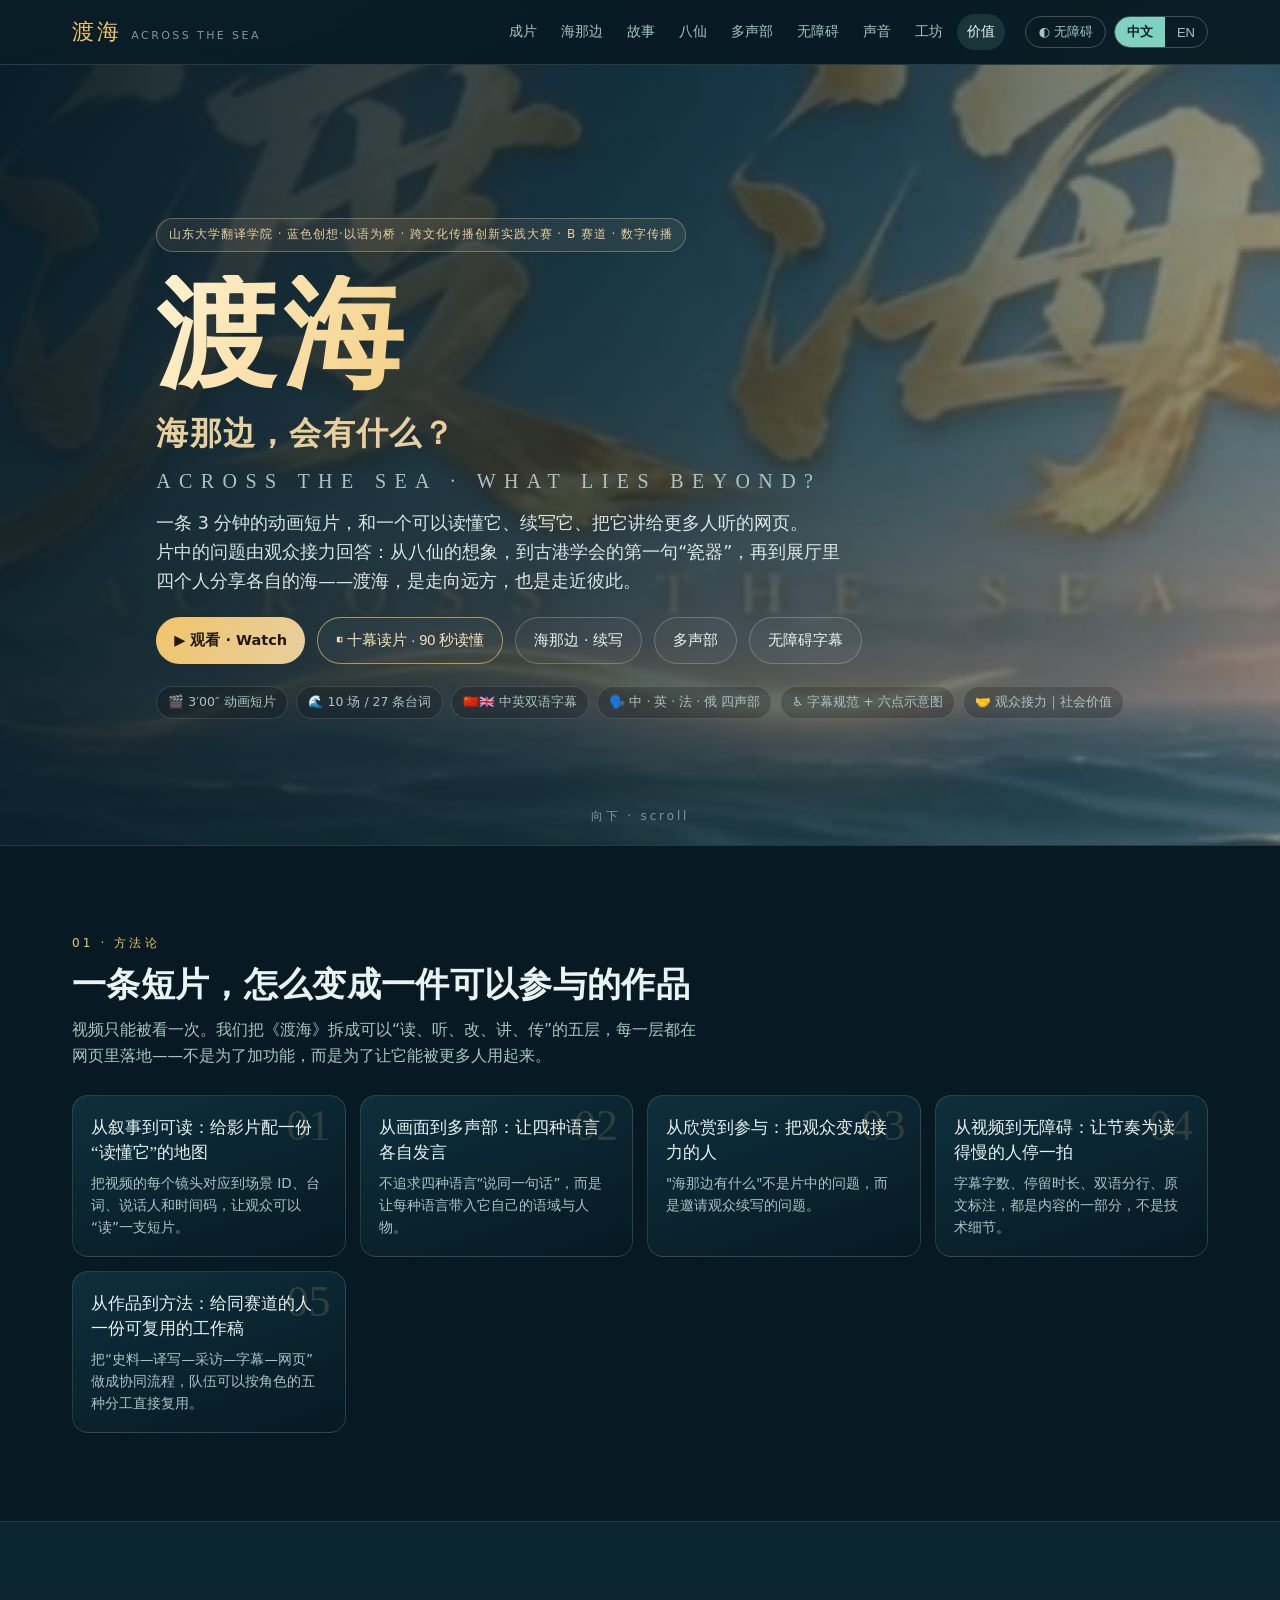
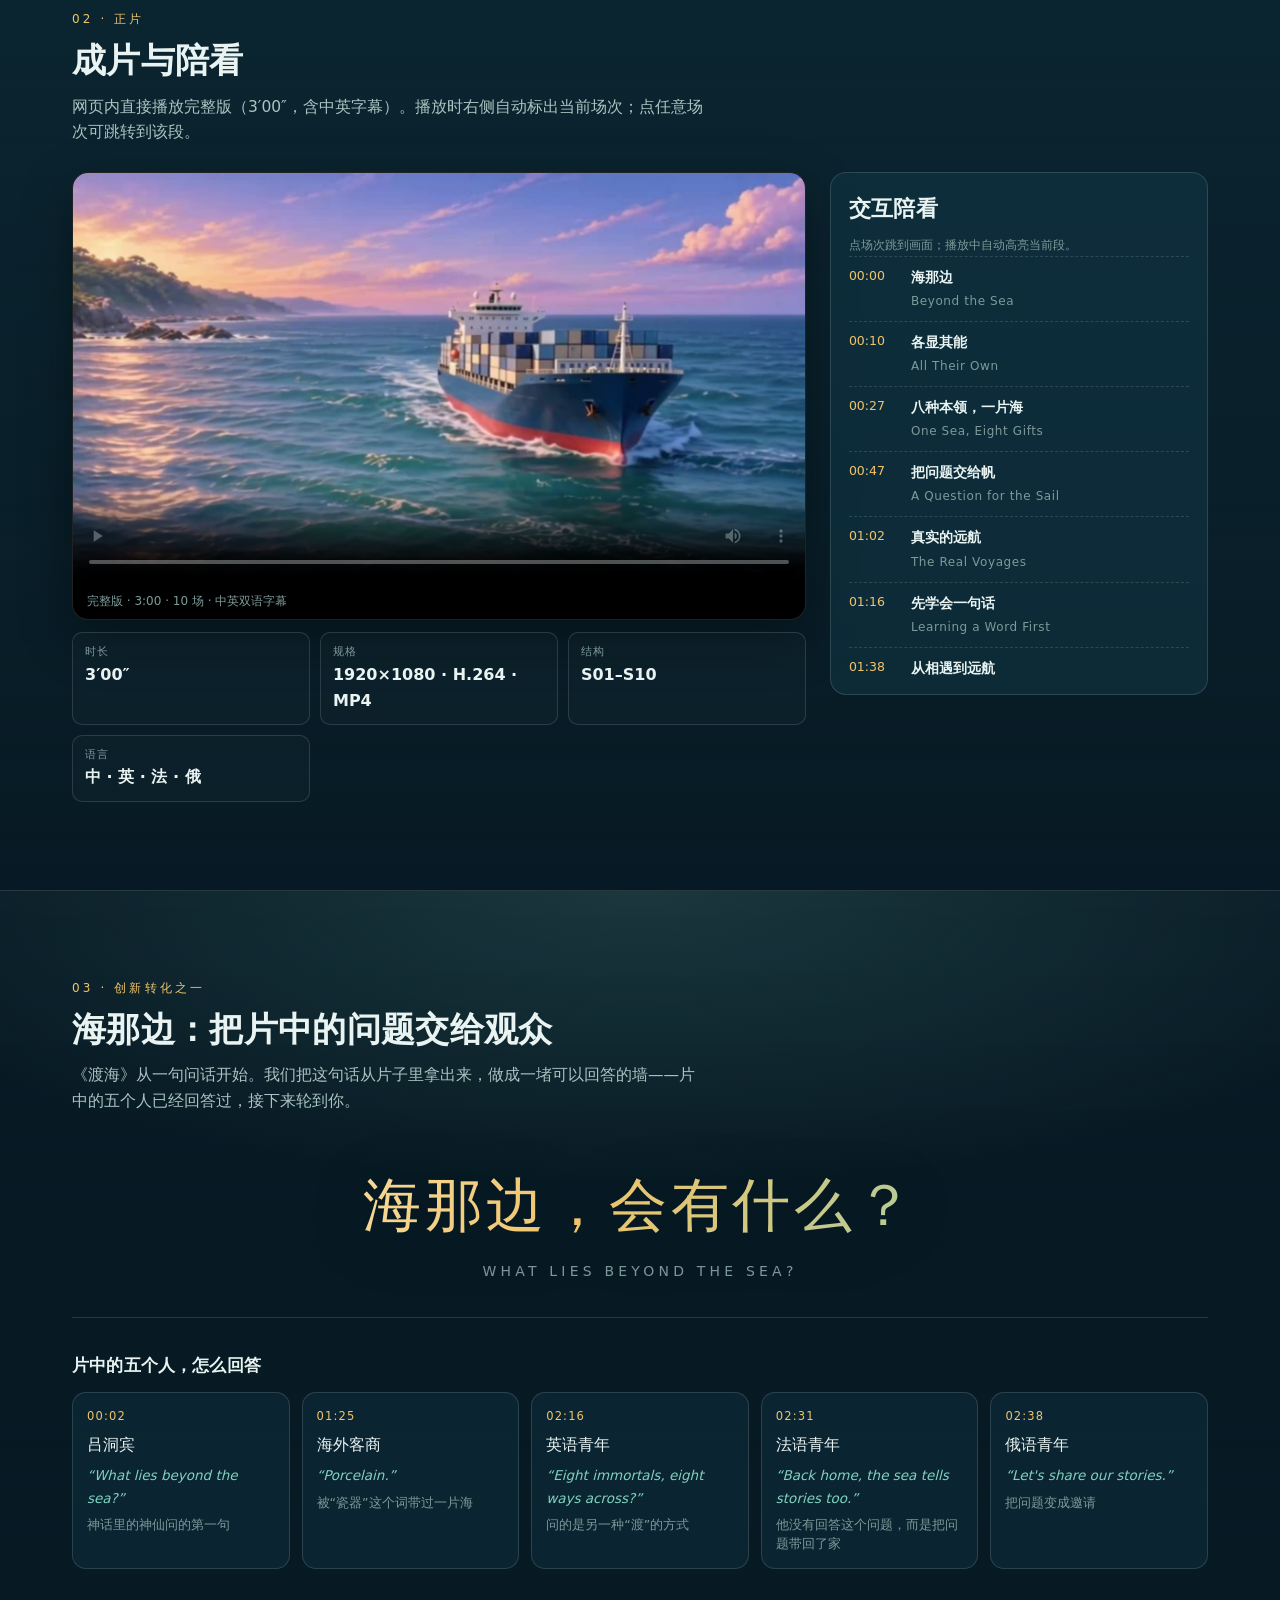
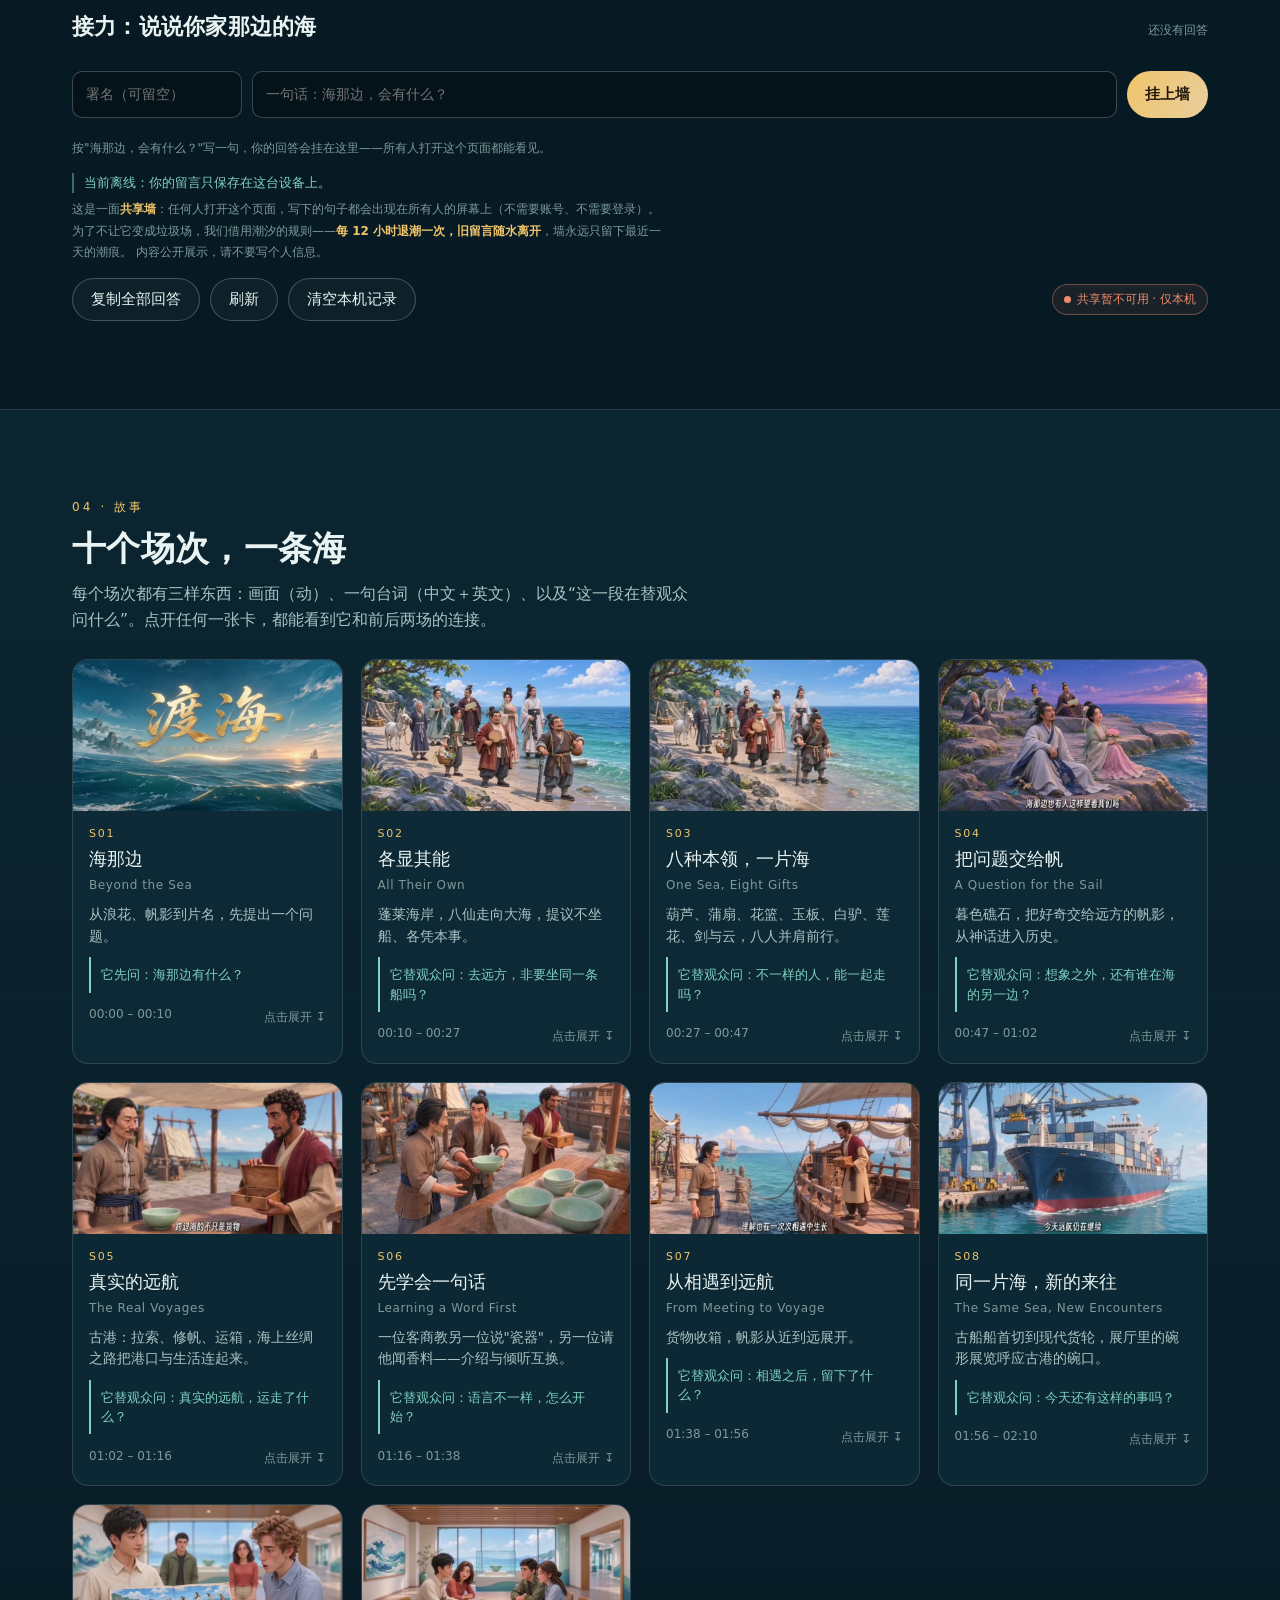
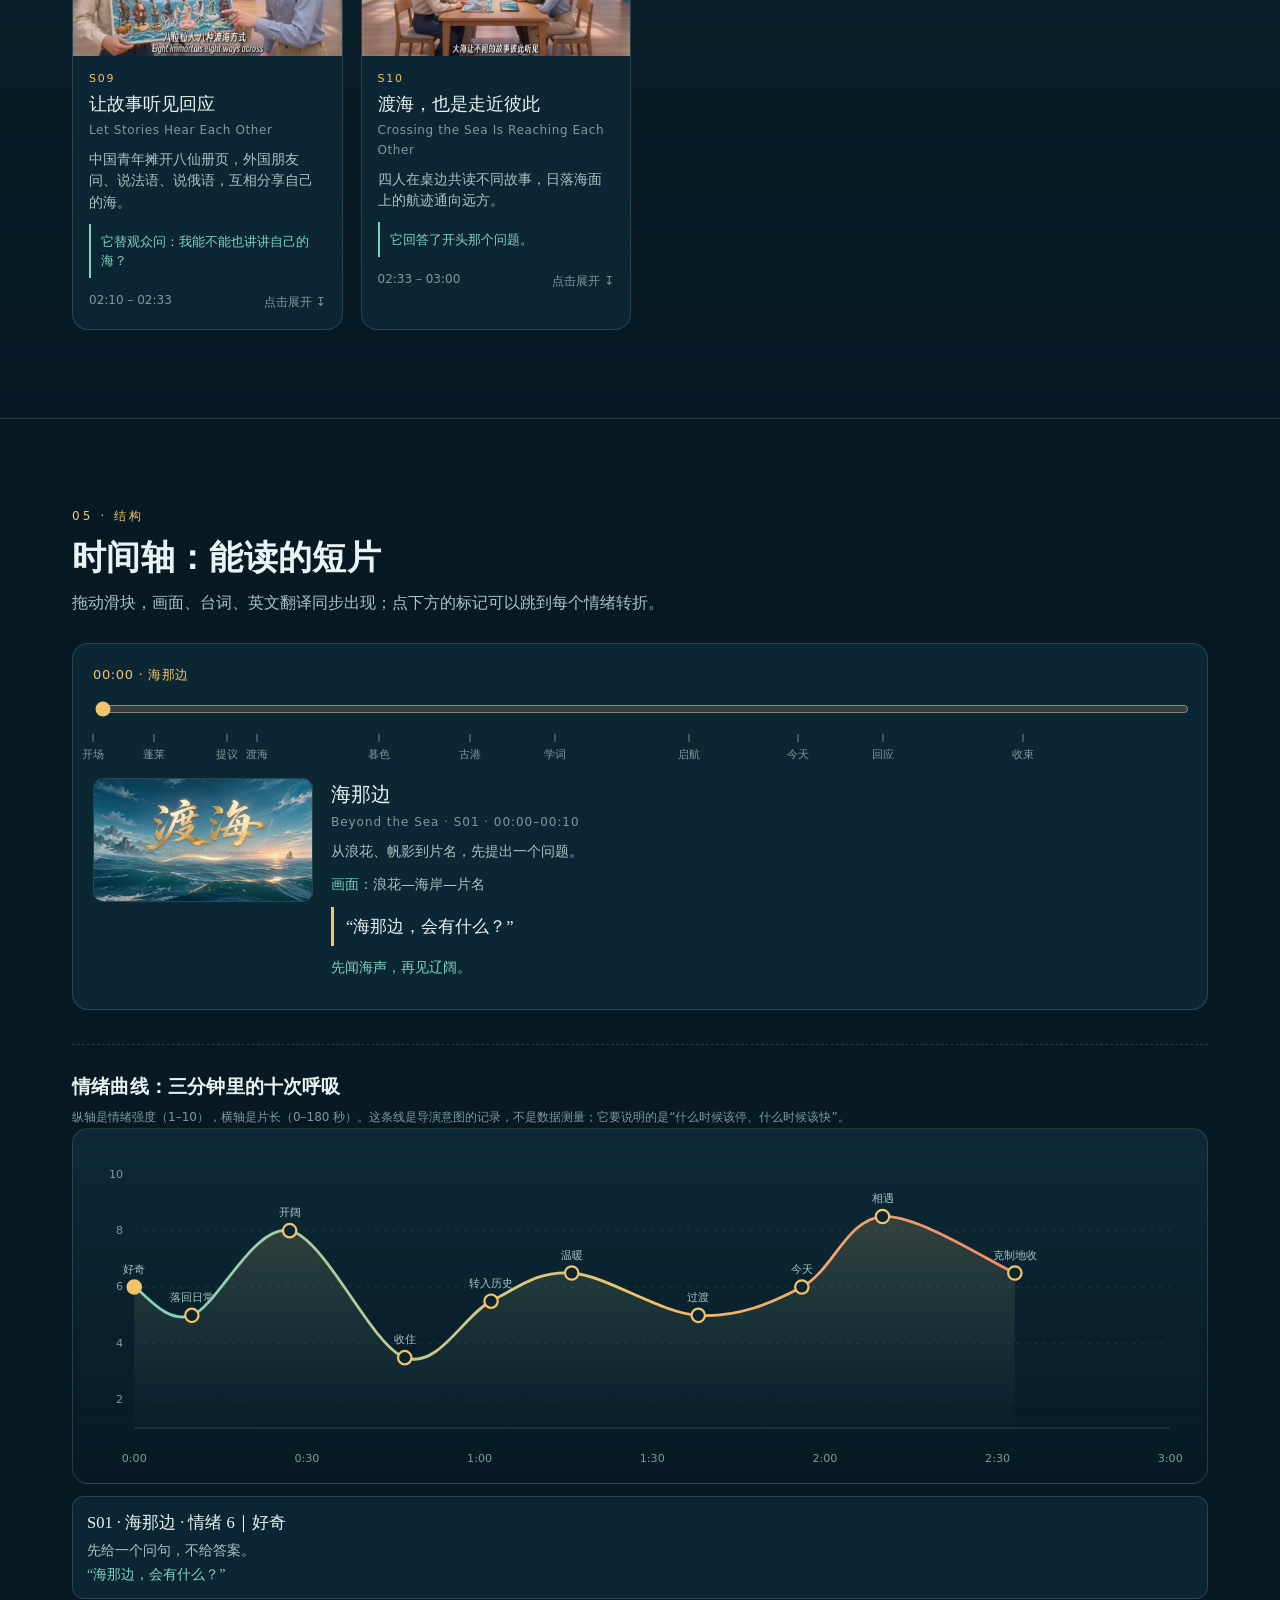
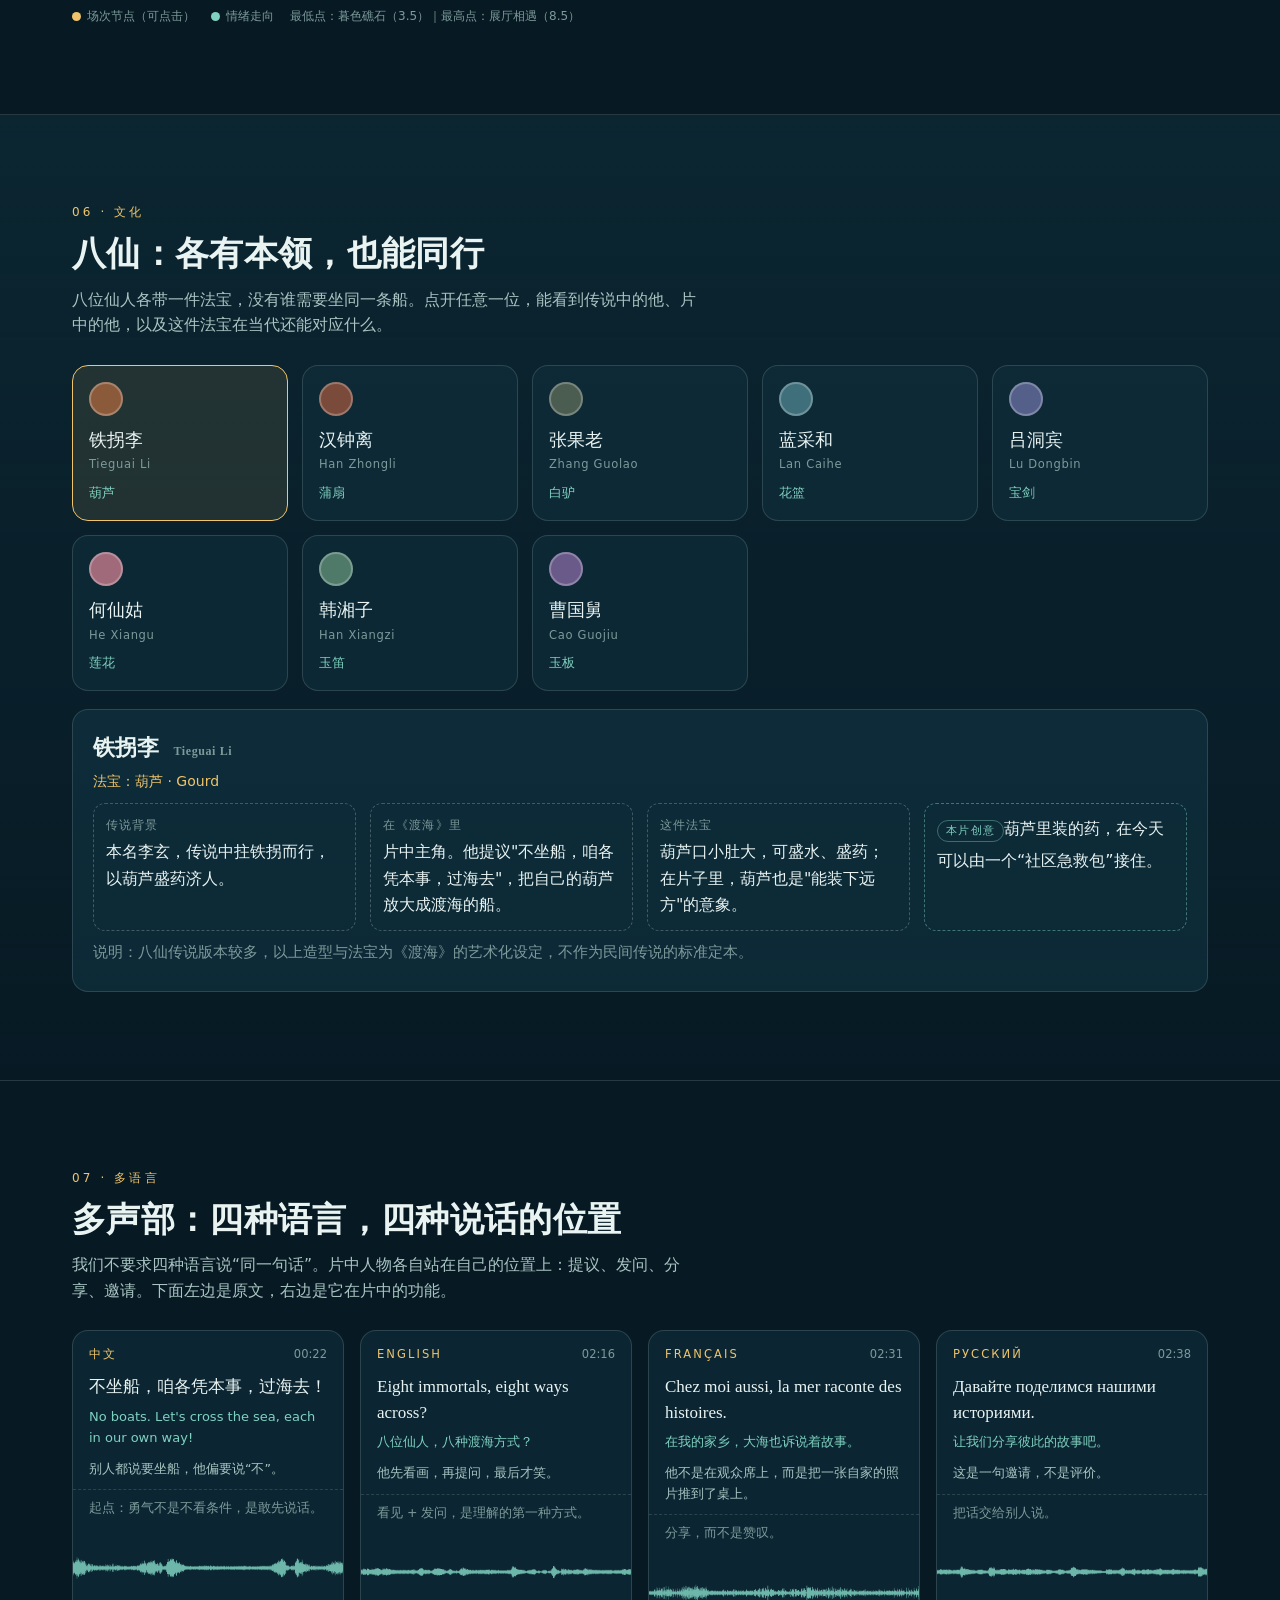
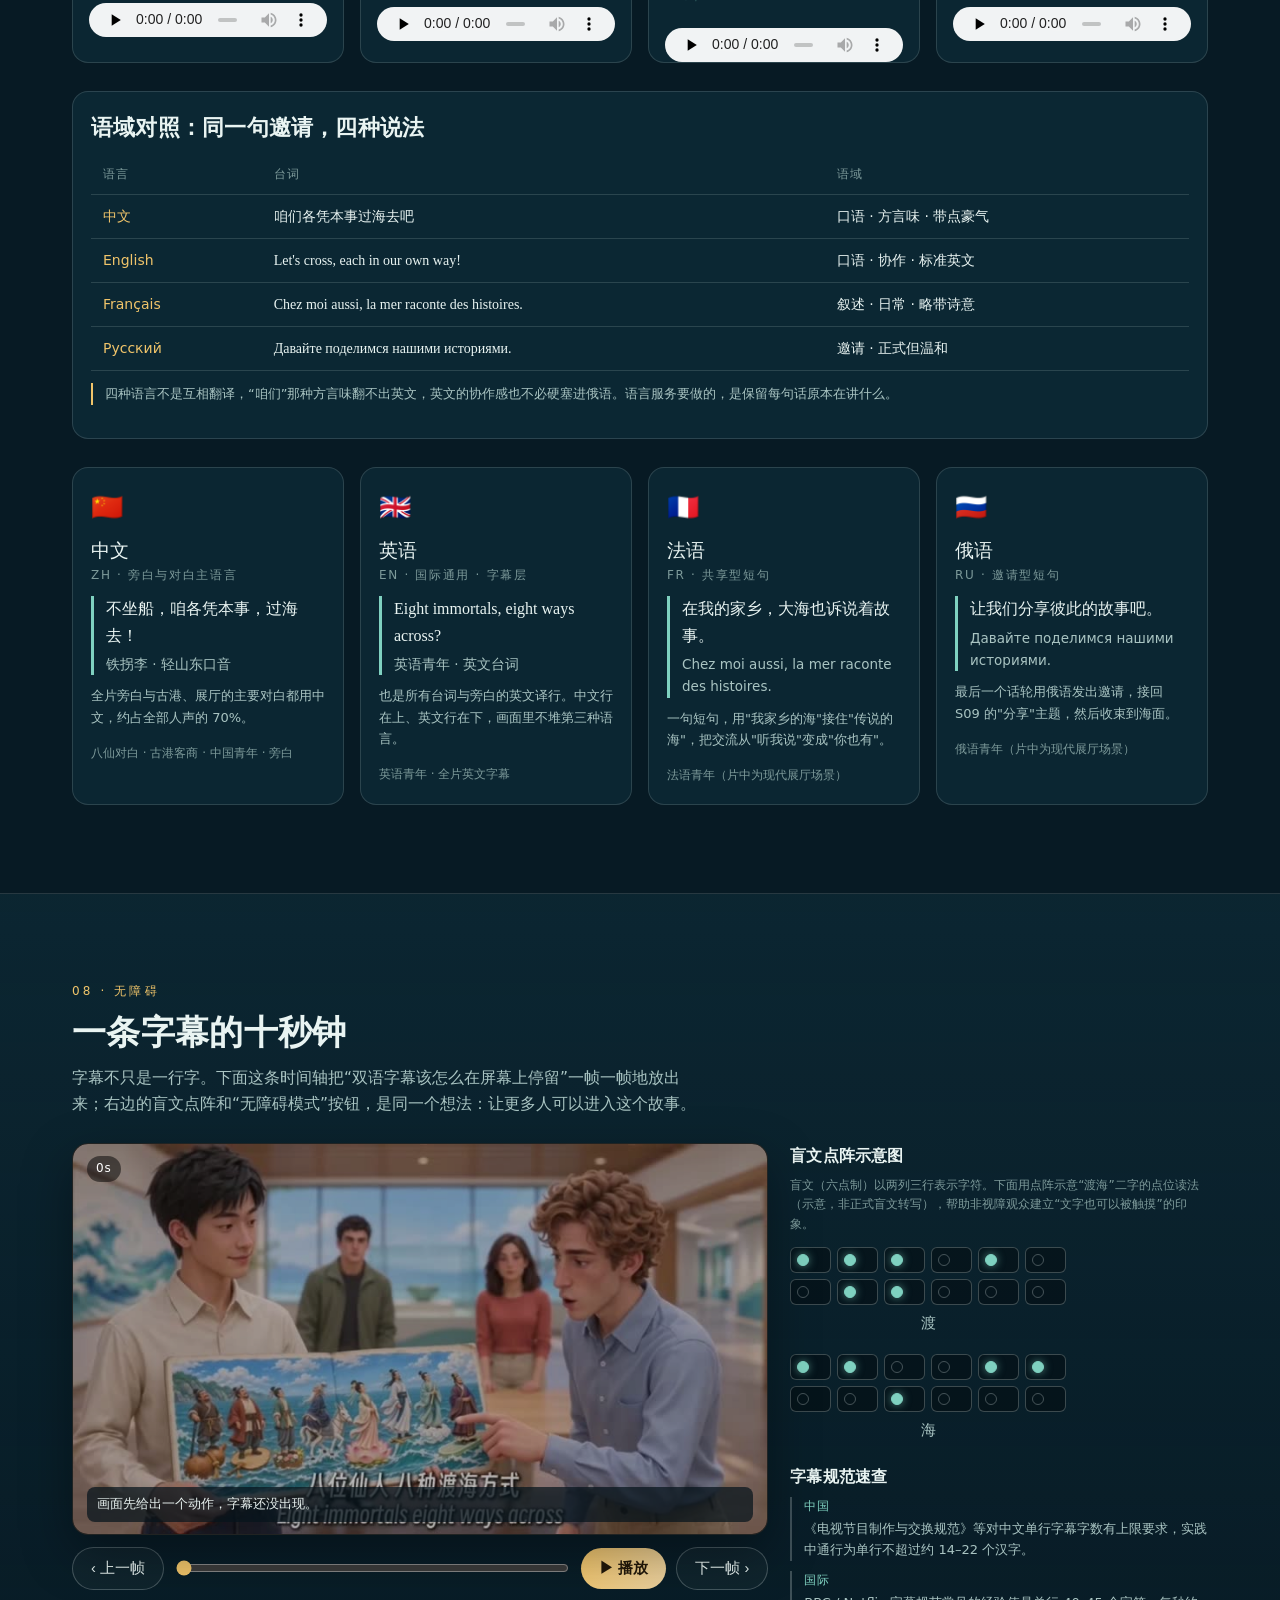
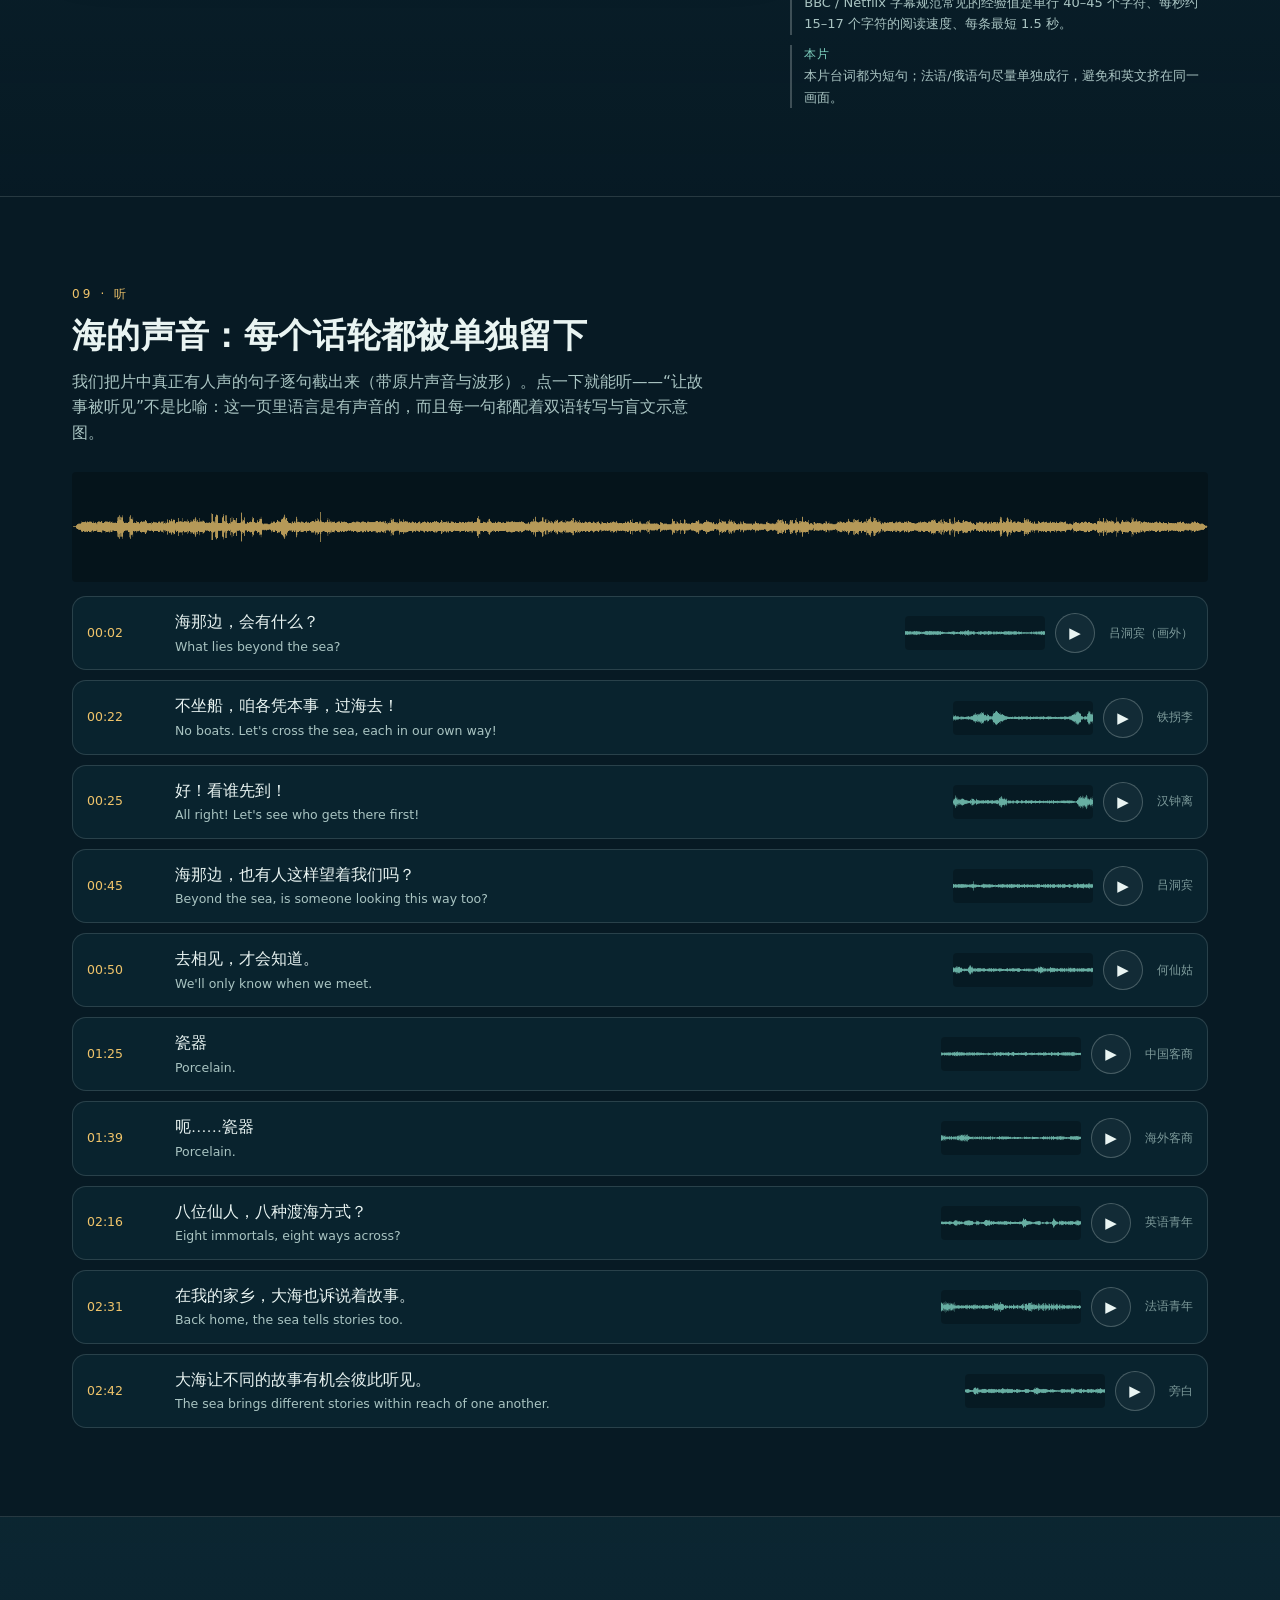
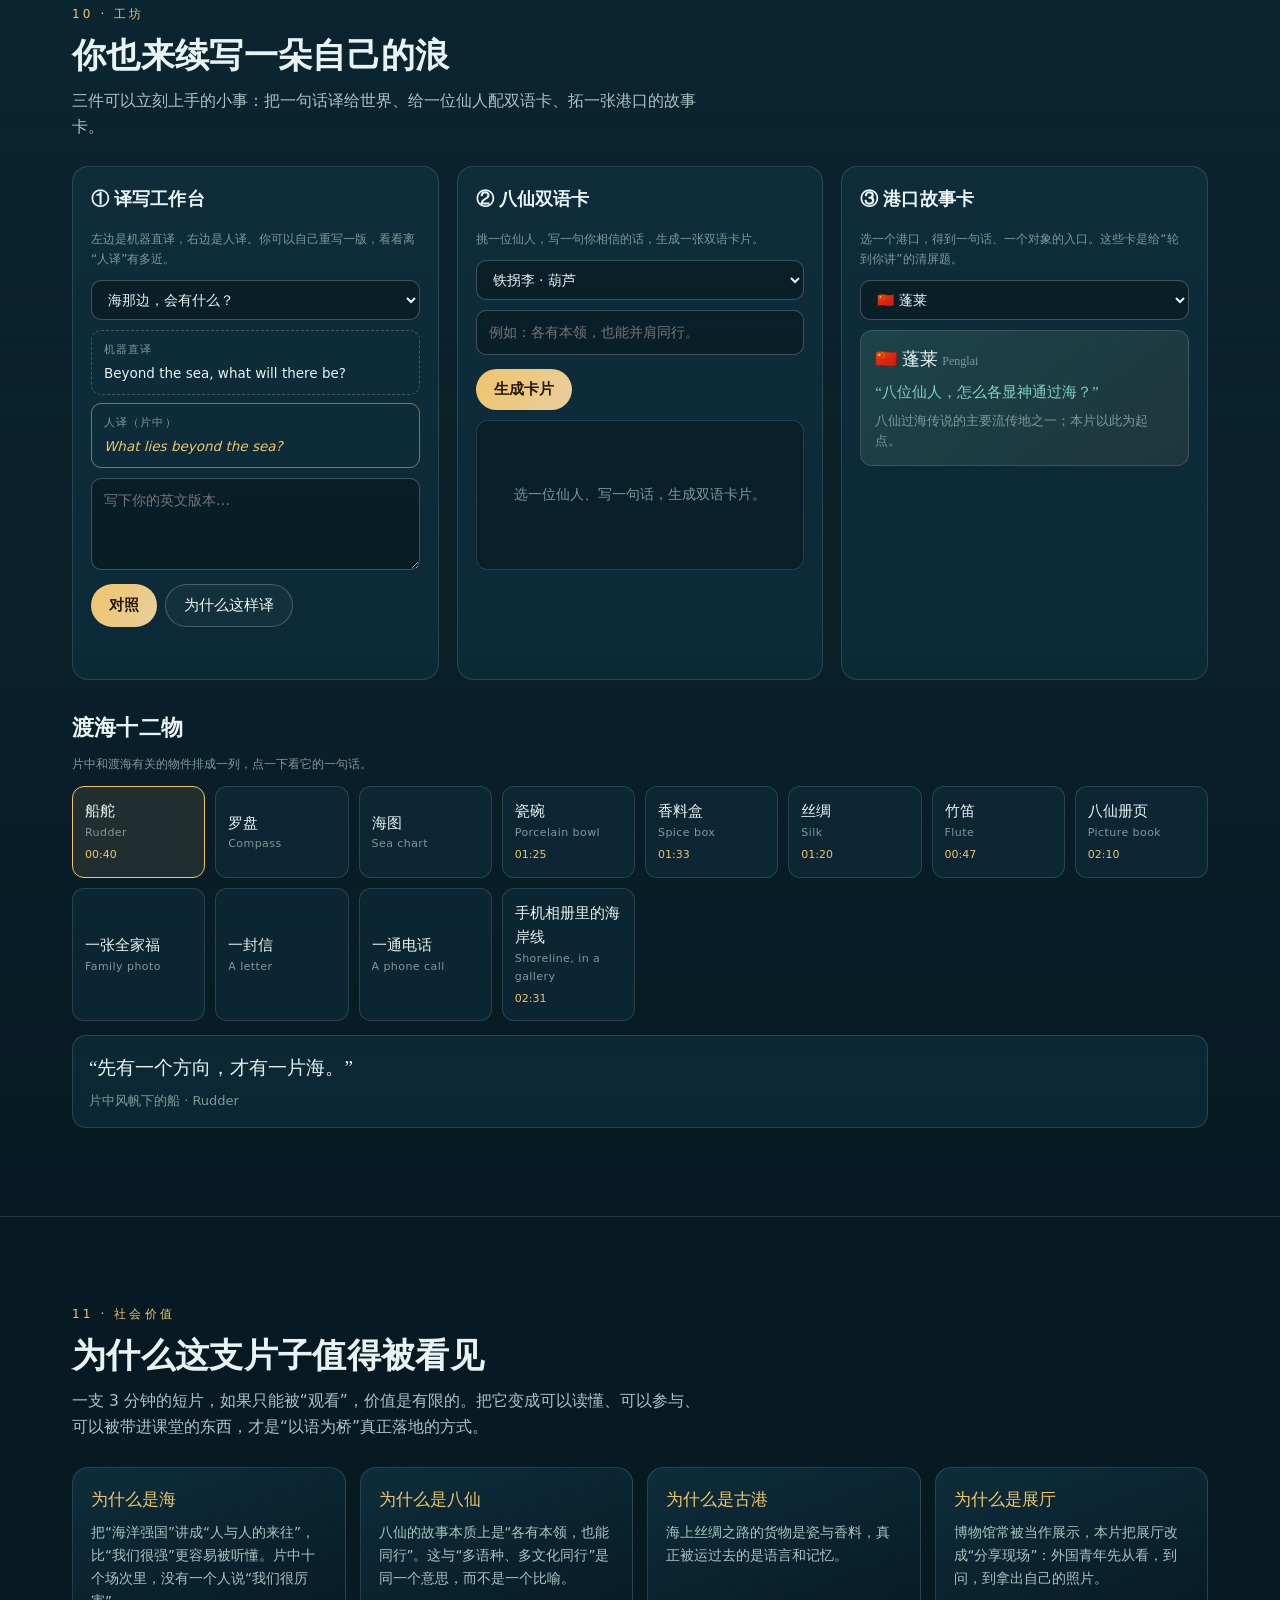
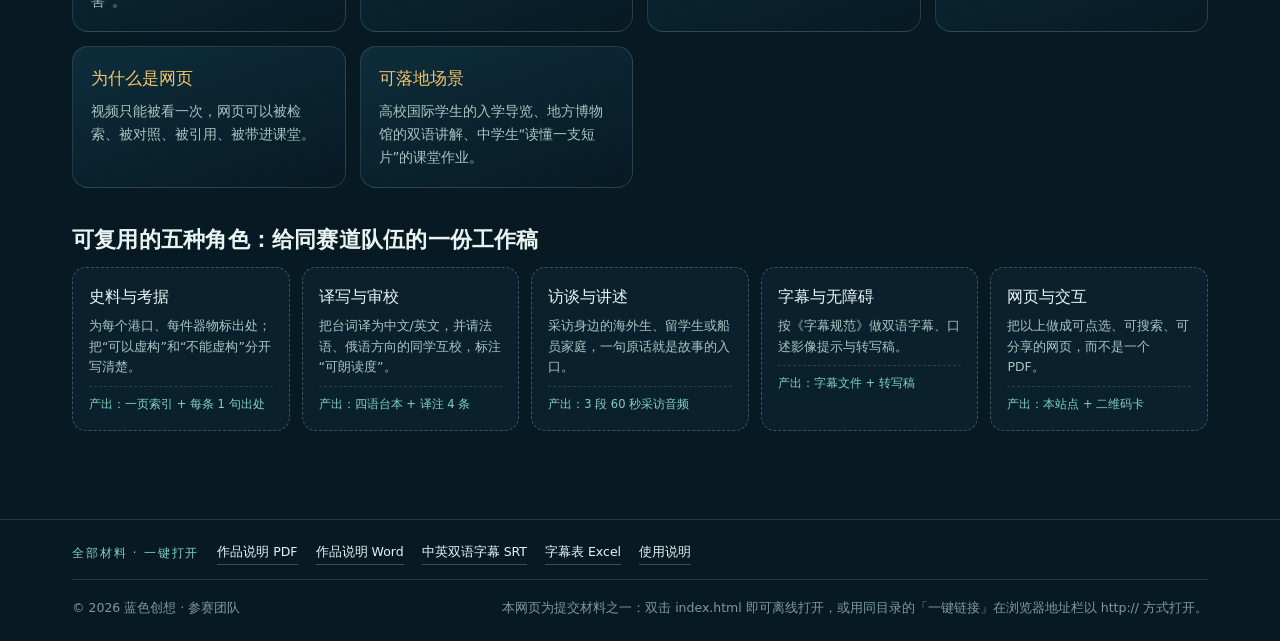
==== index.html @ 468c4262 "渡海 / Across the Sea — 交互网页（含完整版正片 3′00″）" ====
<!doctype html>
<html lang="zh-CN">
<head>
<meta charset="utf-8">
<meta name="viewport" content="width=device-width, initial-scale=1">
<title>渡海 · 海那边｜蓝色创想跨文化传播创新实践大赛 参赛作品</title>
<meta name="description" content="《渡海 / Across the Sea》：一条 3 分钟动画短片，加一个可以读懂它、续写它、把它讲给更多人听的交互网页。">
<link rel="stylesheet" href="assets/css/style.css">
<link rel="stylesheet" href="assets/css/depth.css">
</head>
<body data-theme="sea">
<a class="skip" href="#main">跳到正文</a>

<header class="topbar" id="top">
  <div class="wrap">
    <div class="brand">
      <span class="brand-cn">渡海</span>
      <span class="brand-en">ACROSS THE SEA</span>
    </div>
    <nav class="nav" aria-label="页面导航">
      <a href="#watch">成片</a>
      <a href="#beyond">海那边</a>
      <a href="#story">故事</a>
      <a href="#eight">八仙</a>
      <a href="#voices">多声部</a>
      <a href="#access">无障碍</a>
      <a href="#sound">声音</a>
      <a href="#craft">工坊</a>
      <a href="#value">价值</a>
    </nav>
    <div class="top-actions">
      <button type="button" class="tbtn" id="themeToggle" aria-pressed="false" title="切换为盲文/高对比无障碍模式">◐ 无障碍</button>
      <div class="lang-switch" role="group" aria-label="界面语言">
        <button type="button" data-ui="zh" class="on">中文</button>
        <button type="button" data-ui="en">EN</button>
      </div>
    </div>
  </div>
</header>

<main id="main">
  <!-- ================= HERO ================= -->
  <section class="hero" id="hero">
    <div class="hero-media"><img class="hero-img" src="assets/img/hero_title.jpg" alt="《渡海》片头画面：金色片名漂浮在暮色海面上"></div>
    <div class="hero-shade"></div>
    <div class="wrap hero-inner">
      <p class="kicker">山东大学翻译学院 · 蓝色创想·以语为桥 · 跨文化传播创新实践大赛 · B 赛道 · 数字传播</p>
      <h1>
        <span class="h1-cn">渡海</span>
        <span class="h1-sub">海那边，会有什么？</span>
        <span class="h1-en" lang="en">Across the Sea · What Lies Beyond?</span>
      </h1>
      <p class="lead lang-zh">一条 3 分钟的动画短片，和一个可以读懂它、续写它、把它讲给更多人听的网页。<br>片中的问题由观众接力回答：从八仙的想象，到古港学会的第一句“瓷器”，再到展厅里四个人分享各自的海——渡海，是走向远方，也是走近彼此。</p>
      <p class="lead lang-en" lang="en">A three-minute animation, and a page that lets you read it closely, continue its question, and share it further. From the Eight Immortals to an old harbour's first word and four young people sharing their seas — crossing is going far, and coming close.</p>
      <div class="hero-actions">
        <a class="btn btn-primary" href="#watch">▶ 观看 · Watch</a>
        <button type="button" class="btn btn-reader" id="openReader">◧ 十幕读片 · 90 秒读懂</button>
        <a class="btn" href="#beyond">海那边 · 续写</a>
        <a class="btn" href="#voices">多声部</a>
        <a class="btn" href="#access">无障碍字幕</a>
      </div>
      <ul class="chips">
        <li>🎬 3′00″ 动画短片</li>
        <li>🌊 10 场 / 27 条台词</li>
        <li>🇨🇳🇬🇧 中英双语字幕</li>
        <li>🗣️ 中 · 英 · 法 · 俄 四声部</li>
        <li>♿ 字幕规范 + 六点示意图</li>
        <li>🤝 观众接力｜社会价值</li>
      </ul>
    </div>
    <div class="hero-scroll" aria-hidden="true">向下 · scroll</div>
  </section>

  <!-- ================= 方法论：创新性转化 ================= -->
  <section class="band" id="method"><div class="wrap">
    <div class="band-head">
      <div class="eyebrow">01 · 方法论</div>
      <h2>一条短片，怎么变成一件可以参与的作品</h2>
      <p class="intro">视频只能被看一次。我们把《渡海》拆成可以“读、听、改、讲、传”的五层，每一层都在网页里落地——不是为了加功能，而是为了让它能被更多人用起来。</p>
    </div>
    <ol id="methodList" class="method"></ol>
  </div></section>

  <!-- ================= 成片 + 陪看 ================= -->
  <section class="band alt" id="watch"><div class="wrap">
    <div class="band-head">
      <div class="eyebrow">02 · 正片</div>
      <h2>成片与陪看</h2>
      <p class="intro">网页内直接播放完整版（3′00″，含中英字幕）。播放时右侧自动标出当前场次；点任意场次可跳转到该段。</p>
    </div>
    <div class="player-grid">
      <div class="player-col">
        <div class="player-shell">
          <video id="player" controls playsinline preload="metadata" poster="assets/img/hero_final.jpg">
            <source src="assets/video/duhai_full_720.mp4" type="video/mp4">
          </video>
          <div class="player-caption">完整版 · 3:00 · 10 场 · 中英双语字幕</div>
        </div>
        <div class="player-meta">
          <div><span class="k">时长</span><b>3′00″</b></div>
          <div><span class="k">规格</span><b>1920×1080 · H.264 · MP4</b></div>
          <div><span class="k">结构</span><b>S01–S10</b></div>
          <div><span class="k">语言</span><b>中 · 英 · 法 · 俄</b></div>
        </div>
      </div>
      <aside class="player-aside">
        <h3>交互陪看</h3>
        <p class="tiny">点场次跳到画面；播放中自动高亮当前段。</p>
        <ol id="cues" class="cues"></ol>
      </aside>
    </div>
  </div></section>

  <!-- ================= 海那边 · 观众接力 ================= -->
  <section class="band horizon" id="beyond"><div class="wrap">
    <div class="band-head">
      <div class="eyebrow">03 · 创新转化之一</div>
      <h2>海那边：把片中的问题交给观众</h2>
      <p class="intro">《渡海》从一句问话开始。我们把这句话从片子里拿出来，做成一堵可以回答的墙——片中的五个人已经回答过，接下来轮到你。</p>
    </div>
    <div class="horizon-q">
      <p class="hq" id="hq">海那边，会有什么？</p>
      <p class="hq-en" lang="en">What lies beyond the sea?</p>
    </div>
    <div class="horizon-flow">
      <h3>片中的五个人，怎么回答</h3>
      <ol id="horizonFlow" class="hflow"></ol>
    </div>
    <div class="horizon-wall">
      <div class="wall-head">
        <h3>接力：说说你家那边的海</h3>
        <span class="tiny" id="wallCount">连接中…</span>
      </div>
      <div class="wall-prompts" id="wallPrompts"></div>
      <form class="wall-form" id="wallForm" autocomplete="off">
        <input id="wallName" type="text" placeholder="署名（可留空）" maxlength="12" aria-label="署名">
        <input id="wallText" type="text" placeholder="一句话：海那边，会有什么？" maxlength="80" aria-label="一句话回答" required>
        <button type="submit" class="btn btn-primary">挂上墙</button>
      </form>
      <div id="wallCards" class="wall-cards"></div>
      <p class="wall-tide" id="wallTide">正在连接共享墙…</p>
      <p class="tiny wall-note">
        这是一面<strong>共享墙</strong>：任何人打开这个页面，写下的句子都会出现在所有人的屏幕上（不需要账号、不需要登录）。
        为了不让它变成垃圾场，我们借用潮汐的规则——<strong>每 12 小时退潮一次，旧留言随水离开</strong>，墙永远只留下最近一天的潮痕。
        内容公开展示，请不要写个人信息。
      </p>
      <div class="wall-tools">
        <button type="button" class="btn" id="wallCopy">复制全部回答</button>
        <button type="button" class="btn" id="wallRefresh">刷新</button>
        <button type="button" class="btn" id="wallClear">清空本机记录</button>
        <span class="wall-mode badge-wait" id="wallMode">连接中…</span>
      </div>
    </div>
  </div></section>

  <!-- ================= 故事版 ================= -->
  <section class="band alt" id="story"><div class="wrap">
    <div class="band-head">
      <div class="eyebrow">04 · 故事</div>
      <h2>十个场次，一条海</h2>
      <p class="intro">每个场次都有三样东西：画面（动）、一句台词（中文＋英文）、以及“这一段在替观众问什么”。点开任何一张卡，都能看到它和前后两场的连接。</p>
    </div>
    <div id="scenes" class="scene-grid"></div>
  </div></section>

  <!-- ================= 时间轴 ================= -->
  <section class="band" id="timeline"><div class="wrap">
    <div class="band-head">
      <div class="eyebrow">05 · 结构</div>
      <h2>时间轴：能读的短片</h2>
      <p class="intro">拖动滑块，画面、台词、英文翻译同步出现；点下方的标记可以跳到每个情绪转折。</p>
    </div>
    <div class="tl-wrap">
      <div class="tl-label" id="tlLabel">00:00 · 海那边</div>
      <input id="tlRange" type="range" min="0" max="180" value="0" step="0.5" aria-label="时间轴滑块">
      <ol id="tlMarks" class="tl-marks"></ol>
      <div id="tlDetail" class="tl-detail"></div>
    </div>

    <div class="curve-block">
      <h3>情绪曲线：三分钟里的十次呼吸</h3>
      <p class="tiny" id="curveNote"></p>
      <div class="curve-wrap"><div id="curve"></div></div>
      <div id="curveTip" class="curve-tip">把鼠标放到曲线上的任一个点上，看它在片中对应哪一刻。</div>
      <div class="curve-legend">
        <span><i style="background:#f0c46a"></i>场次节点（可点击）</span>
        <span><i style="background:#7fd1c0"></i>情绪走向</span>
        <span>最低点：暮色礁石（3.5）｜最高点：展厅相遇（8.5）</span>
      </div>
    </div>
  </div></section>

  <!-- ================= 八仙 ================= -->
  <section class="band alt" id="eight"><div class="wrap">
    <div class="band-head">
      <div class="eyebrow">06 · 文化</div>
      <h2>八仙：各有本领，也能同行</h2>
      <p class="intro">八位仙人各带一件法宝，没有谁需要坐同一条船。点开任意一位，能看到传说中的他、片中的他，以及这件法宝在当代还能对应什么。</p>
    </div>
    <div id="immortals" class="im-grid"></div>
    <div id="imDetail" class="im-detail" aria-live="polite"></div>
  </div></section>

  <!-- ================= 多声部 ================= -->
  <section class="band" id="voices"><div class="wrap">
    <div class="band-head">
      <div class="eyebrow">07 · 多语言</div>
      <h2>多声部：四种语言，四种说话的位置</h2>
      <p class="intro">我们不要求四种语言说“同一句话”。片中人物各自站在自己的位置上：提议、发问、分享、邀请。下面左边是原文，右边是它在片中的功能。</p>
    </div>
    <div id="voiceGrid" class="voice-grid"></div>
    <div class="register">
      <h3 id="regTitle">语域对照：同一句邀请，四种说法</h3>
      <div class="table-wrap"><table id="regTable" class="reg-table"></table></div>
      <p class="note" id="regNote"></p>
    </div>
    <div class="lang-cards" id="langCards"></div>
  </div></section>

  <!-- ================= 无障碍字幕 ================= -->
  <section class="band alt" id="access"><div class="wrap">
    <div class="band-head">
      <div class="eyebrow">08 · 无障碍</div>
      <h2>一条字幕的十秒钟</h2>
      <p class="intro">字幕不只是一行字。下面这条时间轴把“双语字幕该怎么在屏幕上停留”一帧一帧地放出来；右边的盲文点阵和“无障碍模式”按钮，是同一个想法：让更多人可以进入这个故事。</p>
    </div>
    <div class="access-grid">
      <div class="access-left">
        <div class="sculpt" id="sculpt"></div>
        <div class="sculpt-controls">
          <button type="button" class="btn" id="sculptPrev">‹ 上一帧</button>
          <input id="sculptRange" type="range" min="0" max="5" value="0" aria-label="字幕时间轴帧">
          <button type="button" class="btn btn-primary" id="sculptPlay">▶ 播放</button>
          <button type="button" class="btn" id="sculptNext">下一帧 ›</button>
        </div>
      </div>
      <aside class="access-right">
        <h3 id="brailleTitle">盲文点阵示意图</h3>
        <p class="tiny" id="brailleNote"></p>
        <div id="braille" class="braille"></div>
        <h3>字幕规范速查</h3>
        <ul id="captionStandards" class="standards"></ul>
      </aside>
    </div>
  </div></section>

  <!-- ================= 声音地图 ================= -->
  <section class="band" id="sound"><div class="wrap">
    <div class="band-head">
      <div class="eyebrow">09 · 听</div>
      <h2>海的声音：每个话轮都被单独留下</h2>
      <p class="intro">我们把片中真正有人声的句子逐句截出来（带原片声音与波形）。点一下就能听——“让故事被听见”不是比喻：这一页里语言是有声音的，而且每一句都配着双语转写与盲文示意图。</p>
    </div>
    <div id="soundMap" class="sound-map"></div>
  </div></section>

  <!-- ================= 工坊 ================= -->
  <section class="band alt" id="craft"><div class="wrap">
    <div class="band-head">
      <div class="eyebrow">10 · 工坊</div>
      <h2>你也来续写一朵自己的浪</h2>
      <p class="intro">三件可以立刻上手的小事：把一句话译给世界、给一位仙人配双语卡、拓一张港口的故事卡。</p>
    </div>
    <div class="craft-grid">
      <div class="craft-card">
        <h3>① 译写工作台</h3>
        <p class="tiny">左边是机器直译，右边是人译。你可以自己重写一版，看看离“人译”有多近。</p>
        <select id="wbPick" aria-label="选择台词"></select>
        <div class="wb-cmp">
          <div class="wb-a"><span class="k">机器直译</span><span id="wbMachine" class="v"></span></div>
          <div class="wb-b"><span class="k">人译（片中）</span><span id="wbHuman" class="v"></span></div>
        </div>
        <textarea id="wbTyped" rows="3" placeholder="写下你的英文版本…"></textarea>
        <div class="craft-actions">
          <button type="button" class="btn btn-primary" id="wbGo">对照</button>
          <button type="button" class="btn" id="wbWhy">为什么这样译</button>
        </div>
        <div id="wbOut" class="wb-out"></div>
      </div>
      <div class="craft-card">
        <h3>② 八仙双语卡</h3>
        <p class="tiny">挑一位仙人，写一句你相信的话，生成一张双语卡片。</p>
        <select id="cbWho" aria-label="选择仙人"></select>
        <input id="cbLine" type="text" placeholder="例如：各有本领，也能并肩同行。" maxlength="30">
        <div class="craft-actions"><button type="button" class="btn btn-primary" id="cbGo">生成卡片</button></div>
        <div id="cbOut" class="card-preview"></div>
      </div>
      <div class="craft-card">
        <h3>③ 港口故事卡</h3>
        <p class="tiny">选一个港口，得到一句话、一个对象的入口。这些卡是给“轮到你讲”的清屏题。</p>
        <select id="portPick" aria-label="选择港口"></select>
        <div id="portOut" class="port-out"></div>
      </div>
    </div>
    <div class="objects">
      <h3>渡海十二物</h3>
      <p class="tiny">片中和渡海有关的物件排成一列，点一下看它的一句话。</p>
      <div id="objectGrid" class="object-grid"></div>
      <div id="objectDetail" class="object-detail" aria-live="polite"></div>
    </div>
  </div></section>

  <!-- ================= 社会价值 ================= -->
  <section class="band" id="value"><div class="wrap">
    <div class="band-head">
      <div class="eyebrow">11 · 社会价值</div>
      <h2>为什么这支片子值得被看见</h2>
      <p class="intro">一支 3 分钟的短片，如果只能被“观看”，价值是有限的。把它变成可以读懂、可以参与、可以被带进课堂的东西，才是“以语为桥”真正落地的方式。</p>
    </div>
    <div class="value-grid" id="valueGrid"></div>
    <h3>可复用的五种角色：给同赛道队伍的一份工作稿</h3>
    <div class="roles" id="roles"></div>
  </div></section>

</main>

<footer class="foot"><div class="wrap">
  <div class="foot-links">
    <span class="foot-k">全部材料 · 一键打开</span>
    <a href="作品说明_创新转化.pdf" target="_blank" rel="noopener">作品说明 PDF</a>
    <a href="作品说明_创新转化.docx">作品说明 Word</a>
    <a href="字幕重排包/渡海_中英双语.srt">中英双语字幕 SRT</a>
    <a href="字幕重排包/渡海_字幕表.xlsx">字幕表 Excel</a>
    <a href="使用与提交说明.md">使用说明</a>
  </div>
  <div>© 2026 蓝色创想 · 参赛团队</div>
  <div>本网页为提交材料之一：双击 index.html 即可离线打开，或用同目录的「一键链接」在浏览器地址栏以 http:// 方式打开。</div>
</div></footer>

<div class="toast" id="toast" role="status" aria-live="polite"></div>

<!-- ============ 十幕读片模式 ============ -->
<div class="reader" id="reader" role="dialog" aria-modal="true" aria-label="十幕读片模式" aria-hidden="true">
  <div class="reader-bg" id="readerBg"></div>
  <div class="reader-shade"></div>
  <div class="reader-bar">
    <div class="reader-brand">渡海 · 十幕读片</div>
    <div class="reader-count" id="readerCount">1 / 10</div>
    <button type="button" class="reader-close" id="readerClose" aria-label="退出读片模式">✕</button>
  </div>
  <div class="reader-inner">
    <div class="reader-time" id="readerTime"></div>
    <h2 class="reader-zh" id="readerZh"></h2>
    <p class="reader-en" id="readerEn" lang="en"></p>
    <p class="reader-line" id="readerLine"></p>
    <p class="reader-ask" id="readerAsk"></p>
    <div class="reader-actions">
      <button type="button" class="btn" id="readerPrev">‹ 上一幕</button>
      <button type="button" class="btn" id="readerNext">下一幕 ›</button>
      <button type="button" class="btn btn-primary" id="readerWall">写一句，挂上墙</button>
    </div>
  </div>
  <div class="reader-dots" id="readerDots"></div>
  <div class="reader-hint">← → 切换 · Esc 退出 · Enter 下一幕</div>
</div>
<script type="module">
/* ===== 单文件构建产物（由 _build/build-inline.cjs 生成；源码见 assets/js/app.js 与 assets/data/*.js） ===== */

/* ===== 数据层：assets/data/subs.js ===== */
// 字幕时间轴：依据音频语音段（VAD 50ms 窗）+ 原片字幕条核对得出
// 前 144s：原片画面实为"中文在上、原始外文在下"；本数据同时给出按剧本规则应有的英文译行供参考
const subs = [
  { i: 1,  start: 2.45,  end: 4.40,  zh: '海那边，会有什么？', en: 'What lies beyond the sea?', type: 'drawfo' },
  { i: 2,  start: 5.30,  end: 6.60,  zh: '在山东蓬莱，', en: 'In Penglai, Shandong,', type: 'narration' },
  { i: 3,  start: 7.15,  end: 8.70,  zh: '人们把向海的想象，', en: "dreams of the sea", type: 'narration' },
  { i: 4,  start: 9.10,  end: 12.30, zh: '讲成了八仙过海的故事。', en: 'became the tale of the Eight Immortals.', type: 'narration' },
  { i: 5,  start: 13.80, end: 16.60, zh: '在山东蓬莱，人们把向海的想象，', en: 'In Penglai, Shandong, dreams of the sea', type: 'narration' },
  { i: 6,  start: 16.80, end: 21.20, zh: '讲成了八仙过海的故事。', en: 'became the tale of the Eight Immortals.', type: 'narration' },
  { i: 7,  start: 22.15, end: 24.60, zh: '不坐船，咱各凭本事，过海去！', en: "No boats. Let's cross the sea, each in our own way!", type: 'dialogue', who: '铁拐李' },
  { i: 8,  start: 25.15, end: 27.80, zh: '好！看谁先到！', en: "All right! Let's see who gets there first!", type: 'dialogue', who: '汉钟离' },
  { i: 9,  start: 32.60, end: 35.60, zh: '各显神通', en: 'Each with their own power', type: 'note' },
  { i: 10, start: 38.00, end: 43.30, zh: '各有本领，也能并肩同行。', en: 'Different gifts can carry us forward together.', type: 'narration' },
  { i: 11, start: 45.15, end: 49.80, zh: '海那边，也有人这样望着我们吗？', en: 'Beyond the sea, is someone looking this way too?', type: 'dialogue', who: '吕洞宾' },
  { i: 12, start: 50.30, end: 53.60, zh: '去相见，才会知道。', en: "We'll only know when we meet.", type: 'dialogue', who: '何仙姑' },
  { i: 13, start: 57.35, end: 59.80, zh: '（海浪声，无台词）', en: '(waves, no dialogue)', type: 'silent' },
  { i: 14, start: 63.10, end: 66.60, zh: '（海浪声，无台词）', en: '(waves, no dialogue)', type: 'silent' },
  { i: 15, start: 69.00, end: 71.50, zh: '传说之外，', en: 'Beyond the legend,', type: 'narration' },
  { i: 16, start: 72.85, end: 76.20, zh: '人们早已扬帆远行。', en: 'people had long set sail.', type: 'narration' },
  { i: 17, start: 76.60, end: 80.00, zh: '海上丝绸之路，连接起不同的港口与生活。', en: 'The Maritime Silk Roads connected ports and ways of life.', type: 'narration' },
  { i: 18, start: 85.70, end: 89.00, zh: '瓷器', en: 'Porcelain.', type: 'dialogue', who: '中国客商' },
  { i: 19, start: 99.05, end: 101.30, zh: '呃……瓷器。', en: 'Porcelain.', type: 'dialogue', who: '海外客商' },
  { i: 20, start: 102.70, end: 105.40, zh: '跨过海的不只是货物。', en: 'More than goods crossed the sea.', type: 'narration' },
  { i: 21, start: 111.95, end: 117.00, zh: '一句新学的话，一次耐心的倾听，让陌生的人慢慢走近。', en: 'A newly learned word and a moment of listening brought strangers closer.', type: 'narration' },
  { i: 22, start: 123.00, end: 128.70, zh: '今天，远洋航线仍在延伸；文化交流又有了新的渡口。', en: 'Today ocean routes still continue, and exchange has found new places to meet.', type: 'narration' },
  { i: 23, start: 136.10, end: 142.30, zh: '八位仙人，八种渡海方式？', en: 'Eight immortals, eight ways across?', type: 'dialogue', who: '英语青年' },
  { i: 24, start: 148.40, end: 148.90, zh: '（书页翻动，无台词）', en: '(pages turning)', type: 'silent' },
  { i: 25, start: 151.15, end: 152.25, zh: '在我的家乡，大海也诉说着故事。', en: 'Back home, the sea tells stories too.', type: 'dialogue', who: '法语青年' },
  { i: 26, start: 162.80, end: 165.90, zh: '从八仙的想象，到帆船的远航，再到今天的相遇，', en: "From the Eight Immortals' imagined crossing to voyages under sail and encounters today,", type: 'narration' },
  { i: 27, start: 165.90, end: 169.05, zh: '大海让不同的故事有机会彼此听见。', en: 'the sea brings different stories within reach of one another.', type: 'narration' }
];

// 原片实际显示的字幕（用于指出现版问题）
const asShipped = {
  9:  { zh: '各显神通', note: '语气词/非台词被做成字幕' },
  11: { zh: '海那边也有人这样望着我们吗', note: '缺英文' },
  13: { zh: '（无字幕 · 屏上静默约 7 秒）', note: '56–62s 画面几乎不动' },
  18: { zh: '瓷器', note: '缺英文' },
  19: { zh: '呃 / 瓷器', note: '语气词入字幕' },
  25: { zh: '在我的家乡 大海也诉说着故事', ru: '俄语 [Давайте поделимся нашими историями]', note: '法语台词配了俄语原文，说话人还是低头看手机的女生' },
  27: { zh: '让我们分享彼此的故事吧', fr: '法语 [Chez moi aussi la mer raconte des histoires]', note: '俄语台词配了法语原文，说话人画外无对应画面' }
};

// 人物与场景段落（对应剧本 S01–S10 与实际成片）
const scenes = [
  { id: 'S01', t: 0,   dur: 10,  zh: '海那边',       en: 'Beyond the Sea',  img: 'frame_01.jpg', summary: '从浪花、帆影到片名，先提出一个问题。', quote: '海那边，会有什么？' },
  { id: 'S02', t: 10,  dur: 17,  zh: '各显其能',     en: 'All Their Own',   img: 'frame_03.jpg', summary: '蓬莱海岸，八仙走向大海，提议不坐船、各凭本事。' },
  { id: 'S03', t: 27,  dur: 20,  zh: '八种本领，一片海', en: 'One Sea, Eight Gifts', img: 'frame_05.jpg', summary: '葫芦、蒲扇、花篮、玉板、白驴、莲花、剑与云，八人并肩前行。' },
  { id: 'S04', t: 47,  dur: 15,  zh: '把问题交给帆',  en: 'A Question for the Sail', img: 'frame_07.jpg', summary: '暮色礁石，把好奇交给远方的帆影，从神话进入历史。' },
  { id: 'S05', t: 62,  dur: 14,  zh: '真实的远航',    en: 'The Real Voyages', img: 'frame_09.jpg', summary: '古港：拉索、修帆、运箱，海上丝绸之路把港口与生活连起来。' },
  { id: 'S06', t: 76,  dur: 22,  zh: '先学会一句话',  en: 'Learning a Word First', img: 'frame_10.jpg', summary: '一位客商教另一位说"瓷器"，另一位请他闻香料——介绍与倾听互换。' },
  { id: 'S07', t: 98,  dur: 18,  zh: '从相遇到远航',  en: 'From Meeting to Voyage', img: 'frame_11.jpg', summary: '货物收箱，帆影从近到远展开。' },
  { id: 'S08', t: 116, dur: 14,  zh: '同一片海，新的来往', en: 'The Same Sea, New Encounters', img: 'frame_12.jpg', summary: '古船船首切到现代货轮，展厅里的碗形展览呼应古港的碗口。' },
  { id: 'S09', t: 130, dur: 23,  zh: '让故事听见回应', en: 'Let Stories Hear Each Other', img: 'frame_13.jpg', summary: '中国青年摊开八仙册页，外国朋友问、说法语、说俄语，互相分享自己的海。' },
  { id: 'S10', t: 153, dur: 27,  zh: '渡海，也是走近彼此', en: 'Crossing the Sea Is Reaching Each Other', img: 'frame_17.jpg', summary: '四人在桌边共读不同故事，日落海面上的航迹通向远方。' }
];

/* ===== 数据层：assets/data/immortals.js ===== */
// 八仙与法宝：民间传说存在版本差异，本页按《渡海》一片的艺术设定呈现，不宣称唯一标准
const immortals = [
  {
    id: 'tieguaili', name: '铁拐李', en: 'Tieguai Li', hue: '#8a5a3b',
    item: '葫芦', itemEn: 'Gourd',
    from: '本名李玄，传说中拄铁拐而行，以葫芦盛药济人。',
    inFilm: '片中主角。他提议"不坐船，咱各凭本事，过海去"，把自己的葫芦放大成渡海的船。',
    gifts: '葫芦口小肚大，可盛水、盛药；在片子里，葫芦也是"能装下远方"的意象。',
    tags: ['发起者', '爽朗', '葫芦']
  },
  {
    id: 'hanzhongli', name: '汉钟离', en: 'Han Zhongli', hue: '#7a4a3a',
    item: '蒲扇', itemEn: 'Palm-leaf fan',
    from: '又称钟离权，传说生得体态魁梧，手持芭蕉扇。',
    inFilm: '第二个响应的人。他"好！看谁先到！"，把蒲扇展开当作渡海的舟。',
    gifts: '扇面开阔，一扫生风；片中他与铁拐李互相照应，是旅途里的"搭话者"。',
    tags: ['回应者', '从容', '蒲扇']
  },
  {
    id: 'zhangguolao', name: '张果老', en: 'Zhang Guolao', hue: '#4b5c50',
    item: '白驴', itemEn: 'White donkey',
    from: '传说中东倒西歪的"倒骑驴"老者，常常倒骑着驴四处行走。',
    inFilm: '片中他倒骑白驴，行进方向和队伍一致，"倒着走、往前看"的姿态很有戏味。',
    gifts: '驴可以歇脚、也可以歇息；倒骑的方向感，是片中带给观众的一点小乐趣。',
    tags: ['倒骑', '悠然', '白驴']
  },
  {
    id: 'lanxiehe', name: '蓝采和', en: 'Lan Caihe', hue: '#3f6f7a',
    item: '花篮', itemEn: 'Basket of flowers',
    from: '传说中手持花篮、边走边唱的少年形象。',
    inFilm: '片中乘着盛满鲜花的花篮追上来，与曹国舅的玉板形成速度的对比。',
    gifts: '花篮里的花四季不谢，在片中负责"轻快"的那一拍。',
    tags: ['少年', '轻快', '花篮']
  },
  {
    id: 'lvdonbin', name: '吕洞宾', en: 'Lu Dongbin', hue: '#55608a',
    item: '宝剑', itemEn: 'Sword',
    from: '道教传说中常被称作"纯阳子"的仙人，佩剑行走。',
    inFilm: '片中从"海那边，会有什么？"这句问话开始，最后在礁石上又问："也有另一头的人吗？"',
    gifts: '宝剑踏在脚下当渡海之器；在片中，他是把"好奇"传给下一场的人。',
    tags: ['好奇', '提问', '宝剑']
  },
  {
    id: 'hexiangu', name: '何仙姑', en: 'He Xiangu', hue: '#a06a7a',
    item: '莲花', itemEn: 'Lotus',
    from: '八仙中常见唯一的女性形象，常持荷花。',
    inFilm: '她说"去相见，才会知道"，把好奇从"远方"带到"见面"这件事上。',
    gifts: '莲花浮在水面，不沉不湿；片中由她把话推进下一步。',
    tags: ['温和', '笃定', '莲花']
  },
  {
    id: 'hanxiangzi', name: '韩湘子', en: 'Han Xiangzi', hue: '#4f7a6a',
    item: '玉笛', itemEn: 'Jade flute',
    from: '传说中擅长吹笛的仙人，常与音乐相连。',
    inFilm: '片中他立于轻云吹笛，笛声连着海浪，是片中唯一"声音主角"。',
    gifts: '笛声也是他的渡海方式；在片中负责把神话段和海浪连在一起。',
    tags: ['音乐', '专注', '玉笛']
  },
  {
    id: 'caoguoj', name: '曹国舅', en: 'Cao Guojiu', hue: '#6a5a8a',
    item: '玉板', itemEn: 'Jade tablets',
    from: '八仙中最常见的高官形象，常持玉板（简板）。',
    inFilm: '片中他乘玉板沉稳前行，与蓝采和的花篮快慢对比。',
    gifts: '玉板端正平稳；片子里他负责稳住队伍节奏。',
    tags: ['沉稳', '高官', '玉板']
  }
];

const timeline = [
  { t: '00:00', label: '开场', text: '浪花与帆影，片名《渡海 / ACROSS THE SEA》' },
  { t: '00:10', label: '蓬莱', text: '海岸上人们修网，八仙站成一排' },
  { t: '00:22', label: '提议', text: '铁拐李：不坐船，咱各凭本事，过海去' },
  { t: '00:27', label: '渡海', text: '葫芦、蒲扇、花篮、玉板、白驴、莲花、剑、云' },
  { t: '00:47', label: '暮色', text: '礁石上的人望着远方的帆' },
  { t: '01:02', label: '古港', text: '海上丝绸之路，帆与货箱' },
  { t: '01:16', label: '学词', text: '"瓷器"与香料盒，介绍者和倾听者互换' },
  { t: '01:38', label: '启航', text: '帆影由近到远' },
  { t: '01:56', label: '今天', text: '货轮进港，展厅里的碗形展览' },
  { t: '02:10', label: '回应', text: '八仙册页、手机里的家乡海湾' },
  { t: '02:33', label: '收束', text: '海面落日，航迹通向远方' }
];

/* ===== 数据层：assets/data/langs.js ===== */
// 多语言台词（台词原文与片中保持一致；法/俄为片中实际出现的外语）
const langs = [
  {
    flag: '🇨🇳', name: '中文', lang: 'Chinese', ln: 'ZH · 旁白与对白主语言',
    say: '不坐船，咱各凭本事，过海去！',
    orig: '铁拐李 · 轻山东口音',
    use: '全片旁白与古港、展厅的主要对白都用中文，约占全部人声的 70%。',
    who: '八仙对白 · 古港客商 · 中国青年 · 旁白'
  },
  {
    flag: '🇬🇧', name: '英语', lang: 'English', ln: 'EN · 国际通用 · 字幕层',
    say: 'Eight immortals, eight ways across?',
    orig: '英语青年 · 英文台词',
    use: '也是所有台词与旁白的英文译行。中文行在上、英文行在下，画面里不堆第三种语言。',
    who: '英语青年 · 全片英文字幕'
  },
  {
    flag: '🇫🇷', name: '法语', lang: 'Français', ln: 'FR · 共享型短句',
    say: '在我的家乡，大海也诉说着故事。',
    orig: 'Chez moi aussi, la mer raconte des histoires.',
    use: '一句短句，用"我家乡的海"接住"传说的海"，把交流从"听我说"变成"你也有"。',
    who: '法语青年（片中为现代展厅场景）'
  },
  {
    flag: '🇷🇺', name: '俄语', lang: 'Русский', ln: 'RU · 邀请型短句',
    say: '让我们分享彼此的故事吧。',
    orig: 'Давайте поделимся нашими историями.',
    use: '最后一个话轮用俄语发出邀请，接回 S09 的"分享"主题，然后收束到海面。',
    who: '俄语青年（片中为现代展厅场景）'
  }
];

// 互动例句库：中文台词 + 参考英文 + 三个可选写法
const labLines = [
  {
    zh: '海那边，会有什么？', ref: 'What lies beyond the sea?',
    alt: ['What is out there across the water?', 'What could be waiting past the horizon?', 'What might we find on the other side of the sea?'],
    talk: '好译法保留了"未知"，不把"海那边"直译成 the other shore。'
  },
  {
    zh: '不坐船，咱各凭本事，过海去！', ref: "No boats. Let's cross the sea, each in our own way!",
    alt: ["Nobody needs a boat — let's get across, each in our own style!", 'No boats for us: we cross by our own talents!', "Skip the boat. Every one of us has a way across."],
    talk: '"各凭本事"对应 each in their own way / each with their own talent，"咱"是口语，英文也用 Let\'s 才不失语气。'
  },
  {
    zh: '各有本领，也能并肩同行。', ref: 'Different gifts can carry us forward together.',
    alt: ['Different strengths, one road.', "Each has a gift, and yet we walk side by side.", 'Many gifts, one crossing.'],
    talk: '"并肩同行"在这里是"一起往前走"，不是并肩"站着"，所以用 carry us forward / walk side by side。'
  },
  {
    zh: '去相见，才会知道。', ref: "We'll only know when we meet.",
    alt: ['Only meeting will tell.', "You'll know once we meet.", "Go and meet them — then you'll see."],
    talk: '短句最好保持"轻"，避免 while/until 这类书面连接词。'
  },
  {
    zh: '传说之外，人们早已扬帆远行。', ref: 'Beyond the legend, people had long set sail.',
    alt: ['Outside the tale, people had already been sailing for ages.', 'Long before the legend, they were out on the water.', 'The legend aside — people had been setting sail for ages.'],
    talk: '"传说之外"用 beyond / outside the legend；"早已"用 had long set sail 表达"早于故事"。'
  },
  {
    zh: '跨过海的不只是货物。', ref: 'More than goods crossed the sea.',
    alt: ['Crossing the sea carried more than goods.', 'It was not only cargo that crossed the water.', 'What crossed the sea was more than trade.'],
    talk: '"不只是"比用 not only…but also 更顺，因为下一句才接出"人"。'
  },
  {
    zh: '让我分享彼此的故事吧。', ref: "Let's share our stories.",
    alt: ['Shall we swap stories?', "Let's tell each other our stories.", 'Why not share the stories we each brought?'],
    talk: '邀请语气在英语里用 Let\'s / Shall we 最自然，避免直译祈使句。'
  },
  {
    zh: '渡海，是走向远方，也是走近彼此。', ref: 'To cross the sea is to reach distant shores — and to reach one another.',
    alt: ['Crossing the sea means going far — and coming closer.', 'The sea takes us far, and brings us close.', 'We cross the sea to reach the far shore, and the people on it.'],
    talk: '"远方／彼此"是对照，英文用 reach distant shores / reach one another 保留句法上的对称。'
  }
];

/* ===== 数据层：assets/data/depth.js ===== */
// 创新转化的内容层：把一支"拍完 3 分钟就结束"的短片，延伸成可以参与、可以理解、可以传播的东西。
// 原则：所有史实性内容只引用可核查的来源；创作性内容明确标注"本片创意"。

/* ========== 一、海那边：观众与片中人同一句话 ========== */
const horizonQuestion = {
  question: '海那边，会有什么？',
  en: 'What lies beyond the sea?',
  askedBy: [
    { who: '吕洞宾', at: '00:02', en: 'What lies beyond the sea?', note: '神话里的神仙问的第一句' },
    { who: '海外客商', at: '01:25', en: 'Porcelain.', note: '被“瓷器”这个词带过一片海' },
    { who: '英语青年', at: '02:16', en: 'Eight immortals, eight ways across?', note: '问的是另一种“渡”的方式' },
    { who: '法语青年', at: '02:31', en: 'Back home, the sea tells stories too.', note: '他没有回答这个问题，而是把问题带回了家' },
    { who: '俄语青年', at: '02:38', en: "Let's share our stories.", note: '把问题变成邀请' }
  ],
  // 供观众"接力"回答的提示（纯前端保存）
  prompts: [
    { q: '你家那边的海，有什么？', hint: '港口、渔村、赶海、台风天、海边长大的朋友…' },
    { q: '你第一次和“海那边的人”说话是什么时候？', hint: '一句没说出口的招呼，也值得记下来' },
    { q: '你会用哪一句话，把“渡海”讲给不懂中文的人？', hint: '中文一句 + 英文一句即可' }
  ]
};

/* ========== 二、同一片海：八个港口的各自提问（创作性内容，已标注） ========== */
const ports = [
  { flag: '🇨🇳', name: '蓬莱', en: 'Penglai', lon: 120.75, lat: 37.8, q: '八位仙人，怎么各显神通过海？', note: '八仙过海传说的主要流传地之一；本片以此为起点。' },
  { flag: '🇨🇳', name: '泉州', en: 'Quanzhou', lon: 118.68, lat: 24.9, q: '一船瓷器出港以前，要在码头说清多少件事？', note: '宋元时期的重要海上贸易港口，2021 年列入世界遗产（“泉州：宋元中国的世界海洋商贸中心”）。' },
  { flag: '🇨🇳', name: '广州', en: 'Guangzhou', lon: 113.26, lat: 23.13, q: '香料落船以后，先闻到的是哪一种？', note: '海上丝绸之路的重要港口城市，长期是海外贸易与人口交汇地。' },
  { flag: '🇲🇾', name: '马六甲', en: 'Malacca', lon: 102.25, lat: 2.2, q: '季风换向时，停靠的人会聊聊自己的家吗？', note: '海峡要冲；自古受季风制约，航海依赖风向与等待。' },
  { flag: '🇮🇳', name: '卡利卡特（古里）', en: 'Calicut', lon: 75.78, lat: 11.25, q: '换季的市场上，先学哪一句当地话？', note: '印度西南海岸古代重要商港，郑和船队曾到访。' },
  { flag: '🇮🇷', name: '霍尔木兹', en: 'Hormuz', lon: 56.45, lat: 27.1, q: '这一片海，和东边那一片，颜色一样吗？', note: '波斯湾东口的要冲港口，历史上有“香料与珍珠中转”之名。' },
  { flag: '🇮🇹', name: '威尼斯', en: 'Venice', lon: 12.33, lat: 45.44, q: '从船上下来以后，你会记住哪一栋房子？', note: '地中海贸易网络的重要节点，与东方商品长期来往。' },
  { flag: '🇪🇬', name: '亚喀巴湾', en: 'Gulf of Aqaba', lon: 35.0, lat: 29.4, q: '红海的浪，和南海的浪，拍岸的声音一样吗？', note: '红海北端海域，是许多航海者故事里“另一端”的意象。' }
];

/* ========== 三、十二件渡海物：物的叙述代替宏大的口号 ========== */
const objects = [
  { name: '船舵', en: 'Rudder', t: '00:40', from: '片中风帆下的船', line: '先有一个方向，才有一片海。' },
  { name: '罗盘', en: 'Compass', t: '', from: '无数海船靠它辨认方向', line: '在没有灯的海上，方向本身是一种语言。' },
  { name: '海图', en: 'Sea chart', t: '', from: '把海画成可以商量的地方', line: '纸上的海，是第一批可以“被讨论”的海。' },
  { name: '瓷碗', en: 'Porcelain bowl', t: '01:25', from: '片中主角，一位客商学说的第一个词', line: '一句“瓷器”，是从碗口开始的语言课。' },
  { name: '香料盒', en: 'Spice box', t: '01:33', from: '片中互换介绍与倾听的那个动作', line: '闻一下，是比握手更快的自我介绍。' },
  { name: '丝绸', en: 'Silk', t: '01:20', from: '古港货架上的卷布', line: '柔和的东西，也能穿过很长的路。' },
  { name: '竹笛', en: 'Flute', t: '00:47', from: '韩湘子的玉笛与海浪', line: '音乐不需要翻译，却会把说话的人带出来。' },
  { name: '八仙册页', en: 'Picture book', t: '02:10', from: '展厅里那本翻开的册页', line: '会讲故事的小书，是平民也能带走的博物馆。' },
  { name: '一张全家福', en: 'Family photo', t: '', from: '水手行囊里最常见的物件', line: '向海的人，常常带着“岸上”的照片。' },
  { name: '一封信', en: 'A letter', t: '', from: '在港口等船时写的字', line: '海把距离拉长，信把日子拉回。' },
  { name: '一通电话', en: 'A phone call', t: '', from: '船上甲板的一小段通话', line: '卫星信号代替了季风，家还在同一个方向。' },
  { name: '手机相册里的海岸线', en: 'Shoreline, in a gallery', t: '02:31', from: '片中女孩手机里的家乡照片', line: '现在的“宝物”，是一张能给陌生人看的照片。' }
];

/* ========== 四、多声部：四种语言讲的，不是同一句话 ========== */
const voices = [
  { lang: '中文', name: '中文 · 铁拐李', t: '00:22', say: '不坐船，咱各凭本事，过海去！', en: "No boats. Let's cross the sea, each in our own way!", frame: '别人都说要坐船，他偏要说“不”。', value: '起点：勇气不是不看条件，是敢先说话。' },
  { lang: 'English', name: 'English · 英语青年', t: '02:16', say: 'Eight immortals, eight ways across?', en: '八位仙人，八种渡海方式？', frame: '他先看画，再提问，最后才笑。', value: '看见 + 发问，是理解的第一种方式。' },
  { lang: 'Français', name: 'Français · 法语青年', t: '02:31', say: 'Chez moi aussi, la mer raconte des histoires.', en: '在我的家乡，大海也诉说着故事。', frame: '他不是在观众席上，而是把一张自家的照片推到了桌上。', value: '分享，而不是赞叹。' },
  { lang: 'Русский', name: 'Русский · 俄语青年', t: '02:38', say: 'Давайте поделимся нашими историями.', en: '让我们分享彼此的故事吧。', frame: '这是一句邀请，不是评价。', value: '把话交给别人说。' }
];
const registerNote = {
  title: '语域对照：同一句邀请，四种说法',
  en: "One invitation, four registers",
  rows: [
    { lang: '中文', form: '咱们各凭本事过海去吧', register: '口语 · 方言味 · 带点豪气' },
    { lang: 'English', form: "Let's cross, each in our own way!", register: '口语 · 协作 · 标准英文' },
    { lang: 'Français', form: 'Chez moi aussi, la mer raconte des histoires.', register: '叙述 · 日常 · 略带诗意' },
    { lang: 'Русский', form: 'Давайте поделимся нашими историями.', register: '邀请 · 正式但温和' }
  ],
  note: '四种语言不是互相翻译，“咱们”那种方言味翻不出英文，英文的协作感也不必硬塞进俄语。语言服务要做的，是保留每句话原本在讲什么。'
};

/* ========== 五、字幕无障碍：一条字幕的十秒钟 ========== */
const captionSculpture = {
  title: '一条字幕的十秒钟',
  steps: [
    { t: '0s', zh: '她低头看手机', note: '画面先给出一个动作，字幕还没出现。' },
    { t: '1s', zh: '在我的家乡', note: '字幕进入：中文行先出现，读得慢的人不会错过。' },
    { t: '1.5s', zh: '大海也诉说着故事', note: '中文行完成，英文行在下一帧出现。' },
    { t: '2s', zh: 'Chez moi aussi, la mer raconte des histoires.', note: '原文（法语）字幕同步出现，但不压中文。' },
    { t: '2.5s', zh: 'Back home, the sea tells stories too.', note: '英文行补齐，画面上只有两种文字。' },
    { t: '7s', zh: '（保留 3 秒静止）', note: '字幕停留比语音长 2–3 秒，给阅读慢的人留时间。' }
  ],
  standards: [
    { k: '中国', v: '《电视节目制作与交换规范》等对中文单行字幕字数有上限要求，实践中通行为单行不超过约 14–22 个汉字。' },
    { k: '国际', v: 'BBC / Netflix 字幕规范常见的经验值是单行 40–45 个字符、每秒约 15–17 个字符的阅读速度、每条最短 1.5 秒。' },
    { k: '本片', v: '本片台词都为短句；法语/俄语句尽量单独成行，避免和英文挤在同一画面。' }
  ],
  braille: {
    title: '盲文对照',
    note: '盲文（六点制）以两列三行表示字符。下面用点阵示意“渡海”二字的点位读法（示意，非正式盲文转写），帮助非视障观众建立“文字也可以被触摸”的印象。',
    chars: [
      { zh: '渡', cells: [[1, 2, 3, 4], [2, 4]] },
      { zh: '海', cells: [[1, 3, 4, 6], [2]] }
    ]
  }
};

/* ========== 六、翻译工作台：三方协作（人机协作示范） ========== */
const workbench = [
  {
    zh: '海那边，会有什么？',
    literal: 'Beyond the sea, what will there be?',
    human: 'What lies beyond the sea?',
    why: '机器直译是“会有什么”，人译改用 lies（躺在那儿），比 will be 更安静，也更像一个人自言自语。',
    whyEn: 'A machine reads it as a question of inventory; the human version keeps the hush.'
  },
  {
    zh: '去相见，才会知道。',
    literal: 'Only when we meet, then we will know.',
    human: "We'll only know when we meet.",
    why: '人译把“才知道”提前，句子更短，作为对白更像一句话，而不是一段解释。'
  },
  {
    zh: '跨过海的不只是货物。',
    literal: 'Not only goods cross the sea.',
    human: 'More than goods crossed the sea.',
    why: '机器给出“不只是”，人译改成“多于”，让下一句“一句新学的话”自然接上。'
  },
  {
    zh: '以海为桥，让文明在交流中相知，在互鉴中共生。',
    literal: 'Use the sea as a bridge, let civilizations know each other in communication and coexist in mutual learning.',
    human: 'Let the sea be a bridge where civilizations learn from one another and flourish together.',
    why: '把三个并列动词收成 learn / flourish 两个，节奏更适合收尾的口播。'
  }
];

/* ========== 七、五种角色：把“渡海”变成可以参加的事 ========== */
const roles = [
  { id: 'hist', name: '史料与考据', duty: '为每个港口、每件器物标出处；把“可以虚构”和“不能虚构”分开写清楚。', output: '一页索引 + 每条 1 句出处' },
  { id: 'trans', name: '译写与审校', duty: '把台词译为中文/英文，并请法语、俄语方向的同学互校，标注“可朗读度”。', output: '四语台本 + 译注 4 条' },
  { id: 'host', name: '访谈与讲述', duty: '采访身边的海外生、留学生或船员家庭，一句原话就是故事的入口。', output: '3 段 60 秒采访音频' },
  { id: 'a11y', name: '字幕与无障碍', duty: '按《字幕规范》做双语字幕、口述影像提示与转写稿。', output: '字幕文件 + 转写稿' },
  { id: 'tech', name: '网页与交互', duty: '把以上做成可点选、可搜索、可分享的网页，而不是一个 PDF。', output: '本站点 + 二维码卡' }
];

/* ========== 八、社会价值：让“以语为桥”落在具体的地方 ========== */
const social = [
  { k: '为什么是海', v: '把“海洋强国”讲成“人与人的来往”，比“我们很强”更容易被听懂。片中十个场次里，没有一个人说“我们很厉害”。' },
  { k: '为什么是八仙', v: '八仙的故事本质上是“各有本领，也能同行”。这与“多语种、多文化同行”是同一个意思，而不是一个比喻。' },
  { k: '为什么是古港', v: '海上丝绸之路的货物是瓷与香料，真正被运过去的是语言和记忆。' },
  { k: '为什么是展厅', v: '博物馆常被当作展示，本片把展厅改成“分享现场”：外国青年先从看，到问，到拿出自己的照片。' },
  { k: '为什么是网页', v: '视频只能被看一次，网页可以被检索、被对照、被引用、被带进课堂。' },
  { k: '可落地场景', v: '高校国际学生的入学导览、地方博物馆的双语讲解、中学生“读懂一支短片”的课堂作业。' }
];

/* ========== 九、方法论：创新性转化五步 ========== */
const method = [
  { n: '01', t: '从叙事到可读：给影片配一份“读懂它”的地图', d: '把视频的每个镜头对应到场景 ID、台词、说话人和时间码，让观众可以“读”一支短片。' },
  { n: '02', t: '从画面到多声部：让四种语言各自发言', d: '不追求四种语言“说同一句话”，而是让每种语言带入它自己的语域与人物。' },
  { n: '03', t: '从欣赏到参与：把观众变成接力的人', d: '"海那边有什么"不是片中的问题，而是邀请观众续写的问题。' },
  { n: '04', t: '从视频到无障碍：让节奏为读得慢的人停一拍', d: '字幕字数、停留时长、双语分行、原文标注，都是内容的一部分，不是技术细节。' },
  { n: '05', t: '从作品到方法：给同赛道的人一份可复用的工作稿', d: '把“史料—译写—采访—字幕—网页”做成协同流程，队伍可以按角色的五种分工直接复用。' }
];

/* ========== 十、情绪曲线：十个场次的一次呼吸（创作意图，非实测） ========== */
const storyCurve = {
  title: '情绪曲线：三分钟里的十次呼吸',
  note: '纵轴是情绪强度（1–10），横轴是片长（0–180 秒）。这条线是导演意图的记录，不是数据测量；它要说明的是“什么时候该停、什么时候该快”。',
  beats: [
    { id: 'S01', t: 0,   v: 6.0, mood: '好奇', text: '先给一个问句，不给答案。', q: '海那边，会有什么？' },
    { id: 'S02', t: 10,  v: 5.0, mood: '落回日常', text: '修网、结绳，先把人放回生活里。', q: '不坐船，咱各凭本事，过海去！' },
    { id: 'S03', t: 27,  v: 8.0, mood: '开阔', text: '八件法宝依次入海，全片最轻快的一段。', q: '各有本领，也能并肩同行。' },
    { id: 'S04', t: 47,  v: 3.5, mood: '收住', text: '暮色礁石，故意把节奏慢下来。', q: '去相见，才会知道。' },
    { id: 'S05', t: 62,  v: 5.5, mood: '转入历史', text: '帆与港口，把想象落到人间。', q: '传说之外，人们早已扬帆远行。' },
    { id: 'S06', t: 76,  v: 6.5, mood: '温暖', text: '学说一个词，第一次露出笑意。', q: '瓷器。' },
    { id: 'S07', t: 98,  v: 5.0, mood: '过渡', text: '货物收箱，帆影由近到远。', q: '跨过海的不只是货物。' },
    { id: 'S08', t: 116, v: 6.0, mood: '今天', text: '古船船首对现代货轮，时间被折叠。', q: '今天，远洋航线仍在延伸。' },
    { id: 'S09', t: 130, v: 8.5, mood: '相遇', text: '展厅里的问、笑、分享，全片情绪最高点。', q: '八位仙人，八种渡海方式？' },
    { id: 'S10', t: 153, v: 6.5, mood: '克制地收', text: '不喊口号，用一句邀请和一片海结束。', q: '渡海，是走向远方，也是走近彼此。' }
  ],
  turns: [
    { at: 3.5, label: '最低点：暮色礁石', why: '全片唯一一处让观众“等一等”的地方。' },
    { at: 8.5, label: '最高点：展厅相遇', why: '不是特效最高，是人物之间的距离最近。' }
  ]
};

/* ===== 交互逻辑：assets/js/app.js ===== */
const $ = (sel, root = document) => root.querySelector(sel);
const $$ = (sel, root = document) => Array.from(root.querySelectorAll(sel));
const pad = (n) => String(Math.floor(n)).padStart(2, '0');
const clock = (s) => `${pad(s / 60)}:${pad(s % 60)}`;
const esc = (s) => String(s == null ? '' : s).replace(/[&<>"']/g, (c) => ({ '&': '&amp;', '<': '&lt;', '>': '&gt;', '"': '&quot;', "'": '&#39;' }[c]));
const toast = (() => {
  const el = $('#toast');
  let t = 0;
  return (msg) => {
    el.textContent = msg;
    el.classList.add('on');
    clearTimeout(t);
    t = setTimeout(() => el.classList.remove('on'), 2200);
  };
})();

/* ---------- 场次补充信息：每场"替观众问什么"、前后连接 ---------- */
const sceneMeta = {
  S01: { ask: '它先问：海那边有什么？', link: '下一场把这个问句交给一群人。' },
  S02: { ask: '它替观众问：去远方，非要坐同一条船吗？', link: '上一场是一句问话；下一场用行动回答。' },
  S03: { ask: '它替观众问：不一样的人，能一起走吗？', link: '上一场提出“各凭本事”；下一场让默契停下来回头。' },
  S04: { ask: '它替观众问：想象之外，还有谁在海的另一边？', link: '上一场是同行；这一场从神话望向历史的帆。' },
  S05: { ask: '它替观众问：真实的远航，运走了什么？', link: '上一场是帆与暮色；这一场是港口与货物。' },
  S06: { ask: '它替观众问：语言不一样，怎么开始？', link: '上一场运的是货；这一场运的是词。' },
  S07: { ask: '它替观众问：相遇之后，留下了什么？', link: '上一场学会了一个词；这一场带着它出海。' },
  S08: { ask: '它替观众问：今天还有这样的事吗？', link: '上一场的帆化作今天的船首。' },
  S09: { ask: '它替观众问：我能不能也讲讲自己的海？', link: '上一场是新的港口；这一场是新的相遇。' },
  S10: { ask: '它回答了开头那个问题。', link: '全片的问句，在最后一分钟被收回。' }
};

const timelineExtra = {
  0: { look: '浪花—海岸—片名', cue: '先闻海声，再见辽阔。' },
  10: { look: '修网的手—岸边八人', cue: '生活细节先于神话奇观。' },
  22: { look: '葫芦落水、长大、浮稳', cue: '“不坐船，咱各凭本事，过海去！”' },
  27: { look: '蒲扇、花篮、玉板、白驴、莲花、剑、云', cue: '不同的本领，先后落在同一片海上。' },
  47: { look: '暮色礁石，远处一抹帆', cue: '“去相见，才会知道。”' },
  62: { look: '木箱沿码头转运', cue: '“传说之外，人们早已扬帆远行。”' },
  76: { look: '桌上瓷碗与香料盒', cue: '“瓷器。”——第一次，也说了一次不是母语的字。' },
  98: { look: '绢布落桌、碗与盒子并排', cue: '“跨过海的不只是货物。”' },
  116: { look: '古船船首—现代货轮船首', cue: '相同方向、相近占比的直接匹配。' },
  130: { look: '展厅里摊开的八仙册页', cue: '“八位仙人，八种渡海方式？”' },
  153: { look: '手机里的家乡海湾—日落航迹', cue: '“渡海，是走向远方，也是走近彼此。”' }
};

/* ---------- 界面语言 / 无障碍模式 ---------- */
$$('.lang-switch button').forEach((b) => b.addEventListener('click', () => {
  $$('.lang-switch button').forEach((x) => x.classList.remove('on'));
  b.classList.add('on');
  document.documentElement.setAttribute('data-ui', b.dataset.ui);
}));
const themeBtn = $('#themeToggle');
themeBtn.addEventListener('click', () => {
  const on = document.body.getAttribute('data-theme') === 'a11y';
  document.body.setAttribute('data-theme', on ? 'sea' : 'a11y');
  themeBtn.setAttribute('aria-pressed', String(!on));
  themeBtn.textContent = on ? '◐ 无障碍' : '◑ 退出无障碍';
});

/* ---------- 导航高亮 ---------- */
const navLinks = $$('.nav a');
const navObs = new IntersectionObserver((entries) => {
  entries.forEach((e) => {
    if (e.isIntersecting) {
      navLinks.forEach((a) => a.classList.toggle('on', a.getAttribute('href') === '#' + e.target.id));
    }
  });
}, { rootMargin: '-45% 0px -50% 0px' });
navLinks.map((a) => $(a.getAttribute('href'))).filter(Boolean).forEach((s) => navObs.observe(s));

/* ============================================================
   01 · 方法论
   ============================================================ */
$('#methodList').innerHTML = method.map((m) => `
  <li data-n="${esc(m.n)}"><div class="mt">${esc(m.t)}</div><div class="md">${esc(m.d)}</div></li>`).join('');

/* ============================================================
   02 · 成片 + 陪看
   ============================================================ */
const player = $('#player');
const cuesEl = $('#cues');
const cueItems = scenes.map((s) => {
  const li = document.createElement('li');
  li.innerHTML = `<span class="t">${clock(s.t)}</span><span><b>${esc(s.zh)}</b><br><span class="scene-en" style="margin:0">${esc(s.en)}</span></span>`;
  li.addEventListener('click', () => {
    player.currentTime = Math.max(0, s.t - 0.3);
    player.play().catch(() => {});
    player.scrollIntoView({ behavior: 'smooth', block: 'center' });
  });
  cuesEl.appendChild(li);
  return li;
});
let rafId = 0;
const tick = () => {
  if (!player.paused) {
    const abs = player.currentTime;
    const active = scenes.findIndex((s, i) => { const n = scenes[i + 1]; return abs >= s.t && (!n || abs < n.t); });
    cueItems.forEach((li, i) => li.classList.toggle('on', i === active));
    rafId = requestAnimationFrame(tick);
  }
};
player.addEventListener('play', () => { cancelAnimationFrame(rafId); rafId = requestAnimationFrame(tick); });
player.addEventListener('pause', () => cancelAnimationFrame(rafId));

/* ============================================================
   03 · 海那边：片中五答 + 观众接力墙
   ============================================================ */
$('#horizonFlow').innerHTML = horizonQuestion.askedBy.map((a) => `
  <li><span class="at">${esc(a.at)}</span><div class="who">${esc(a.who)}</div>
  <div class="say" lang="en">“${esc(a.en)}”</div><div class="nt">${esc(a.note)}</div></li>`).join('');

/* ---------- 留言墙：共享模式（ntfy.sh）＋ 本机回退 ---------- */
const WALL = (() => {
  const cfg = { endpoint: 'https://ntfy.sh', topic: 'duhai-wall-2026-7k3m9q', ttlHours: 12 };
  // 可用 ?wall=主题名 换一面墙（不同班级/活动互不干扰）；?wallApi= 指向自建后端
  try {
    const qs = new URLSearchParams(location.search);
    const t = (qs.get('wall') || '').replace(/[^A-Za-z0-9_-]/g, '').slice(0, 48);
    if (t) cfg.topic = t;
    const a = (qs.get('wallApi') || '').replace(/\/+$/, '');
    if (a) cfg.endpoint = a;
  } catch { /* 老浏览器忽略 */ }

  const LS_LOCAL = 'duhai.wall.v2.local';
  const LS_HIDE = 'duhai.wall.v2.hide';
  const lsRead = (k, def) => { try { return JSON.parse(localStorage.getItem(k) || def); } catch { return JSON.parse(def); } };
  const lsWrite = (k, v) => { try { localStorage.setItem(k, JSON.stringify(v)); } catch { /* 隐私模式 */ } };

  const el = {
    form: $('#wallForm'), text: $('#wallText'), name: $('#wallName'),
    cards: $('#wallCards'), count: $('#wallCount'), mode: $('#wallMode'),
    copy: $('#wallCopy'), clear: $('#wallClear'), refresh: $('#wallRefresh')
  };
  if (!el.form) return null;

  let items = [];           // 远端 + 本机合并后的条目
  let mode = 'connecting';
  let lastPost = 0;
  let timer = 0;

  const hidden = () => new Set(lsRead(LS_HIDE, '[]'));
  const localList = () => lsRead(LS_LOCAL, '[]');

  const when = (ts) => {
    const d = new Date(ts);
    const hh = String(d.getHours()).padStart(2, '0');
    const mm = String(d.getMinutes()).padStart(2, '0');
    return `${hh}:${mm}`;
  };
  const ago = (ts) => {
    const s = Math.max(0, (Date.now() - ts) / 1000);
    if (s < 90) return '刚刚';
    if (s < 3600) return `${Math.round(s / 60)} 分钟前`;
    if (s < 86400) return `${Math.round(s / 3600)} 小时前`;
    return `${Math.round(s / 86400)} 天前`;
  };

  const parse = (raw) => {
    try {
      const o = JSON.parse(raw);
      if (!o || typeof o.t !== 'string' || !o.t.trim()) return null;
      return {
        id: String(o.id || '').slice(0, 40) || ('x' + Math.random().toString(36).slice(2)),
        text: String(o.t).slice(0, 90),
        name: String(o.n || '').slice(0, 14),
        ts: Number(o.ts) || Date.now(),
        mine: false
      };
    } catch { return null; }
  };

  const setMode = (m) => {
    mode = m;
    if (!el.mode) return;
    const map = {
      shared: ['共享中', 'badge-ok'],
      local: ['离线 · 仅本机', 'badge-off'],
      connecting: ['连接中…', 'badge-wait'],
      error: ['共享暂不可用 · 仅本机', 'badge-off']
    };
    const [txt, cls] = map[m] || map.local;
    el.mode.textContent = txt;
    el.mode.className = 'wall-mode ' + cls;
  };

  const render = () => {
    const hide = hidden();
    const list = items
      .filter((x) => !hide.has(x.id))
      .sort((a, b) => b.ts - a.ts)
      .slice(0, 60);
    const total = list.length;
    if (el.count) {
      el.count.textContent = total ? `${total} 条回答 · 共 ${items.length} 条记录` : '还没有回答';
    }
    if (!total) {
      el.cards.innerHTML = '<p class="tiny" style="grid-column:1/-1">按"海那边，会有什么？"写一句，你的回答会挂在这里——所有人打开这个页面都能看见。</p>';
      return;
    }
    el.cards.innerHTML = list.map((w) => `
      <div class="wall-card${w.mine ? ' mine' : ''}">
        <div class="txt">${esc(w.text)}</div>
        <div class="sig">
          <span>${esc(w.name || '匿名')} · ${esc(when(w.ts))} · ${esc(ago(w.ts))}</span>
          ${w.mine ? `<button type="button" class="del" data-id="${esc(w.id)}" aria-label="从我的墙上移除">移除</button>` : ''}
        </div>
      </div>`).join('');
    $$('#wallCards .del').forEach((b) => b.addEventListener('click', () => {
      const h = hidden();
      h.add(b.dataset.id);
      lsWrite(LS_HIDE, [...h].slice(-200));
      render();
      toast('已从你的界面移除（不影响其他人）');
    }));
  };

  const oldest = () => items.reduce((m, x) => (m && m.ts < x.ts ? m : x), null);
  const tideLine = () => {
    const o = oldest();
    if (!o) return '';
    const left = Math.max(0, o.ts + cfg.ttlHours * 3600e3 - Date.now());
    const h = Math.floor(left / 3600e3);
    const m = Math.round((left % 3600e3) / 60e3);
    return `潮水每 ${cfg.ttlHours} 小时退一次：最早的一条将在 ${h} 小时 ${m} 分后随潮离开。`;
  };

  const merge = (remote) => {
    const map = new Map();
    [...remote, ...localList()].forEach((x) => { if (x && x.id) map.set(x.id, x); });
    items = [...map.values()];
  };

  const refresh = async (silent) => {
    if (mode === 'connecting' && !silent) setMode('connecting');
    try {
      const url = `${cfg.endpoint}/${cfg.topic}/json?poll=1&since=all`;
      const ctl = new AbortController();
      const t = setTimeout(() => ctl.abort(), 8000);
      const r = await fetch(url, { signal: ctl.signal, headers: { Accept: 'application/x-ndjson' }, cache: 'no-store' });
      clearTimeout(t);
      if (!r.ok) throw new Error('HTTP ' + r.status);
      const text = await r.text();
      const remote = [];
      text.trim().split('\n').filter(Boolean).forEach((line) => {
        try {
          const ev = JSON.parse(line);
          if (ev.event !== 'message' || !ev.message) return;
          const p = parse(ev.message);
          if (p) remote.push(p);
        } catch { /* 忽略坏行 */ }
      });
      merge(remote);
      setMode('shared');
    } catch (err) {
      merge([]);
      setMode(localList().length ? 'local' : 'error');
    }
    render();
    const tip = $('#wallTide');
    if (tip) tip.textContent = mode === 'shared' ? tideLine() : '当前离线：你的留言只保存在这台设备上。';
  };

  const post = async (text, name) => {
    const now = Date.now();
    if (now - lastPost < 8000) { toast('慢一点，等浪过去再写下一句'); return; }
    lastPost = now;
    const payload = { id: 'w' + now.toString(36) + Math.random().toString(36).slice(2, 6), t: text.slice(0, 90), n: name.slice(0, 14), ts: now };
    const mine = { ...payload, text: payload.t, mine: true };

    if (mode === 'shared' || mode === 'connecting') {
      try {
        const r = await fetch(`${cfg.endpoint}/${cfg.topic}`, {
          method: 'POST',
          headers: { 'Content-Type': 'text/plain; charset=utf-8' },
          body: JSON.stringify(payload)
        });
        if (!r.ok) throw new Error('HTTP ' + r.status);
        merge([mine]);
        setMode('shared');
        render();
        toast('已挂上墙，所有人都能看见了');
        return;
      } catch {
        setMode('error');
      }
    }
    // 离线回退：存本机
    const l = localList();
    l.unshift(mine);
    lsWrite(LS_LOCAL, l.slice(0, 40));
    merge([]);
    render();
    toast('当前离线，已存在本机（联网后刷新仍会显示）');
  };

  el.form.addEventListener('submit', (ev) => {
    ev.preventDefault();
    const text = el.text.value.trim();
    if (!text) return;
    el.text.value = '';
    post(text, el.name.value.trim());
  });

  if (el.copy) el.copy.addEventListener('click', async () => {
    const h = hidden();
    const list = items.filter((x) => !h.has(x.id)).sort((a, b) => b.ts - a.ts);
    if (!list.length) return toast('墙上还没有回答');
    const txt = ['海那边，会有什么？', `（${new Date().toLocaleString('zh-CN', { hour12: false })}）`, '',
      ...list.map((w, i) => `${i + 1}. ${w.text}${w.name ? ' —— ' + w.name : ''}`)].join('\n');
    try { await navigator.clipboard.writeText(txt); toast('已复制全部回答'); }
    catch { toast('复制失败：请手动选择文本'); }
  });

  if (el.clear) el.clear.addEventListener('click', () => {
    if (!confirm('只清空你本机保存的留言（共享墙上的内容不会受影响）？')) return;
    lsWrite(LS_LOCAL, '[]');
    merge([]);
    render();
    toast('已清空本机记录');
  });

  if (el.refresh) el.refresh.addEventListener('click', () => { refresh(true); toast('正在刷新'); });

  // 首次加载 + 定时刷新 + 回到页面时刷新
  setMode('connecting');
  refresh();
  timer = setInterval(() => { if (!document.hidden) refresh(true); }, 20000);
  document.addEventListener('visibilitychange', () => { if (!document.hidden) refresh(true); });
  window.addEventListener('beforeunload', () => clearInterval(timer));
  return { refresh, render };
})();

/* ============================================================
   04 · 故事卡（悬停播放 3 秒循环，点开看连接）
   ============================================================ */
const sceneGrid = $('#scenes');
scenes.forEach((s) => {
  const meta = sceneMeta[s.id] || {};
  const el = document.createElement('article');
  el.className = 'scene';
  const line = (subs.find((x) => x.who && x.start >= s.t - 0.2 && x.start < s.t + s.dur) || {}).zh;
  el.innerHTML = `
    <div class="scene-media">
      <img src="assets/img/${s.img}" alt="${esc(s.zh)} 剧照" loading="lazy">
      <video src="assets/media/cards/${s.id.toLowerCase()}.mp4" muted loop playsinline preload="none" aria-hidden="true"></video>
    </div>
    <div class="scene-body">
      <div class="scene-id">${s.id}</div>
      <div class="scene-title">${esc(s.zh)}</div>
      <div class="scene-en">${esc(s.en)}</div>
      <p class="scene-sum" style="margin:0">${esc(s.summary)}</p>
      <div class="scene-ask">${esc(meta.ask || '')}</div>
      <div class="scene-foot"><span class="t">${clock(s.t)} – ${clock(s.t + s.dur)}</span>
        <span class="tiny">点击展开 ↧</span></div>
    </div>
    <div class="scene-detail">
      <div class="row"><b>前后</b><span>${esc(meta.link || '')}</span></div>
      <div class="row"><b>台词</b><span class="q">${esc(line || '（本场以画面与旁白为主）')}</span></div>
      <div class="row"><b>片长</b><span>${s.dur} 秒 · 第 ${scenes.indexOf(s) + 1} / ${scenes.length} 场</span></div>
      <div class="row"><b>去看</b><span><button type="button" class="btn" style="padding:4px 10px;font-size:12px" data-jump="${s.t}">定位时间轴</button></span></div>
    </div>`;
  const video = el.querySelector('video');
  el.addEventListener('mouseenter', () => { video.play().catch(() => {}); });
  el.addEventListener('mouseleave', () => { video.pause(); video.currentTime = 0; });
  el.addEventListener('click', (ev) => {
    if (ev.target.closest('[data-jump]')) {
      $('#tlRange').value = s.t;
      $('#tlRange').dispatchEvent(new Event('input'));
      $('#timeline').scrollIntoView({ behavior: 'smooth' });
      return;
    }
    el.classList.toggle('open');
  });
  sceneGrid.appendChild(el);
});

/* ============================================================
   05 · 时间轴
   ============================================================ */
const tlRange = $('#tlRange');
const tlMarks = $('#tlMarks');
const tlDetail = $('#tlDetail');
timeline.forEach((m) => {
  const [mm, ss] = m.t.split(':').map(Number);
  const sec = mm * 60 + ss;
  const li = document.createElement('li');
  li.style.left = (sec / 180) * 100 + '%';
  li.textContent = m.label;
  li.title = `${m.t} ${m.text}`;
  li.addEventListener('click', () => { tlRange.value = sec; tlRange.dispatchEvent(new Event('input')); });
  tlMarks.appendChild(li);
});
const renderTl = (sec) => {
  const idx = scenes.findIndex((s, i) => { const n = scenes[i + 1]; return sec >= s.t && (!n || sec < n.t); });
  const scene = scenes[Math.max(0, idx)];
  const extra = timelineExtra[scene.t] || {};
  $('#tlLabel').textContent = `${clock(sec)} · ${scene.zh}`;
  tlDetail.innerHTML = `
    <figure style="margin:0"><img src="assets/img/${scene.img}" alt="${esc(scene.zh)} 剧照"></figure>
    <div>
      <div class="tt">${esc(scene.zh)}</div>
      <div class="te">${esc(scene.en)} · ${scene.id} · ${clock(scene.t)}–${clock(scene.t + scene.dur)}</div>
      <div class="td">${esc(scene.summary)}</div>
      ${extra.look ? `<div class="td"><b style="color:var(--seafoam);font-weight:500">画面：</b>${esc(extra.look)}</div>` : ''}
      ${scene.quote ? `<div class="dl">“${esc(scene.quote)}”</div>` : ''}
      ${extra.cue ? `<div class="td" style="margin-top:10px;color:var(--seafoam)">${esc(extra.cue)}</div>` : ''}
    </div>`;
};
tlRange.addEventListener('input', () => renderTl(Number(tlRange.value)));
renderTl(0);

/* ---------- 情绪曲线（SVG，可点） ---------- */
(() => {
  const host = $('#curve');
  if (!host) return;
  const noteEl = $('#curveNote');
  if (noteEl) noteEl.textContent = storyCurve.note;
  const W = 1000, H = 300;
  const PAD = { l: 46, r: 24, t: 28, b: 44 };
  const X = (t) => PAD.l + (t / 180) * (W - PAD.l - PAD.r);
  const Y = (v) => PAD.t + (1 - (v - 1) / 9) * (H - PAD.t - PAD.b);
  const pts = storyCurve.beats.map((b) => ({ ...b, x: X(b.t), y: Y(b.v) }));

  const smooth = (p) => {
    let d = `M ${p[0].x.toFixed(1)} ${p[0].y.toFixed(1)}`;
    for (let i = 0; i < p.length - 1; i++) {
      const p0 = p[i - 1] || p[i], p1 = p[i], p2 = p[i + 1], p3 = p[i + 2] || p2;
      const c1x = p1.x + (p2.x - p0.x) / 6, c1y = p1.y + (p2.y - p0.y) / 6;
      const c2x = p2.x - (p3.x - p1.x) / 6, c2y = p2.y - (p3.y - p1.y) / 6;
      d += ` C ${c1x.toFixed(1)} ${c1y.toFixed(1)}, ${c2x.toFixed(1)} ${c2y.toFixed(1)}, ${p2.x.toFixed(1)} ${p2.y.toFixed(1)}`;
    }
    return d;
  };
  const line = smooth(pts);
  const area = `${line} L ${pts[pts.length - 1].x.toFixed(1)} ${Y(1)} L ${pts[0].x.toFixed(1)} ${Y(1)} Z`;

  const gridLines = [2, 4, 6, 8].map((v) => `<line class="grid" x1="${PAD.l}" y1="${Y(v)}" x2="${W - PAD.r}" y2="${Y(v)}"/>`).join('');
  const yLabels = [2, 4, 6, 8, 10].map((v) => `<text class="lbl" x="${PAD.l - 10}" y="${Y(v) + 3}" text-anchor="end">${v}</text>`).join('');
  const xLabels = [0, 30, 60, 90, 120, 150, 180].map((t) => `<text class="lbl" x="${X(t)}" y="${H - 14}" text-anchor="middle">${Math.floor(t / 60)}:${String(t % 60).padStart(2, '0')}</text>`).join('');
  const dots = pts.map((p, i) => `
    <g class="pt" data-i="${i}" tabindex="0" role="button" aria-label="${esc(p.id)} ${esc(p.mood)}">
      <circle cx="${p.x.toFixed(1)}" cy="${p.y.toFixed(1)}" r="6"></circle>
      <text x="${p.x.toFixed(1)}" y="${(p.y - 13).toFixed(1)}" text-anchor="middle">${esc(p.mood)}</text>
    </g>`).join('');

  host.innerHTML = `
    <svg class="curve-svg" viewBox="0 0 ${W} ${H}" role="img" aria-label="十个场次的情绪曲线">
      <defs>
        <linearGradient id="curveStroke" x1="0" y1="0" x2="1" y2="0">
          <stop offset="0%" stop-color="#7fd1c0"/><stop offset="55%" stop-color="#f0c46a"/><stop offset="100%" stop-color="#f08a6a"/>
        </linearGradient>
        <linearGradient id="curveFill" x1="0" y1="0" x2="0" y2="1">
          <stop offset="0%" stop-color="#f0c46a" stop-opacity=".35"/><stop offset="100%" stop-color="#7fd1c0" stop-opacity=".02"/>
        </linearGradient>
      </defs>
      ${gridLines}${yLabels}${xLabels}
      <line class="axis" x1="${PAD.l}" y1="${Y(1)}" x2="${W - PAD.r}" y2="${Y(1)}"/>
      <path class="area" d="${area}"/>
      <path class="line" d="${line}"/>
      ${dots}
    </svg>`;

  const tip = $('#curveTip');
  const show = (i) => {
    const p = pts[i];
    const sc = scenes.find((s) => s.id === p.id) || {};
    host.querySelectorAll('.pt').forEach((g) => g.classList.remove('on'));
    const g = host.querySelector(`.pt[data-i="${i}"]`);
    if (g) g.classList.add('on');
    if (tip) {
      tip.innerHTML = `<div class="ct">${esc(p.id)} · ${esc(sc.zh || '')} · 情绪 ${p.v}｜${esc(p.mood)}</div>
        <div>${esc(p.text)}</div><div class="cq">“${esc(p.q)}”</div>`;
    }
  };
  host.querySelectorAll('.pt').forEach((g) => {
    const i = Number(g.dataset.i);
    g.addEventListener('mouseenter', () => show(i));
    g.addEventListener('focus', () => show(i));
    g.addEventListener('click', () => show(i));
    g.addEventListener('keydown', (ev) => { if (ev.key === 'Enter' || ev.key === ' ') { ev.preventDefault(); show(i); } });
  });
  show(0);
})();

/* ============================================================
   06 · 八仙（加"现在"一层）
   ============================================================ */
const nowMap = {
  tieguaili: '葫芦里装的药，在今天可以由一个“社区急救包”接住。',
  hanzhongli: '蒲扇带来的风，是今天港口候船厅里那台风扇。',
  zhangguolao: '倒骑的方向感，是地图上“我怎么来、怎么回去”。',
  lanxiehe: '花篮是走一路带一路的伴手礼：明信片、邮票、纪念品。',
  lvdonbin: '宝剑是“先问一句”：好奇心在今天的样子，是一个问题。',
  hexiangu: '莲花是“不急着上岸”：先看完、听清楚，再回答。',
  hanxiangzi: '玉笛是背景音乐：旋律能把“听不懂”变成“还想听”。',
  caoguoj: '玉板是稳定的节奏：保证一次交流有开头、有收尾。'
};
const imGrid = $('#immortals');
const imDetail = $('#imDetail');
const renderIm = (p) => {
  imDetail.innerHTML = `
    <h3>${esc(p.name)} <span class="scene-en" style="margin-left:8px">${esc(p.en)}</span></h3>
    <div class="it">法宝：${esc(p.item)} · ${esc(p.itemEn)}</div>
    <div class="fields">
      <div><b>传说背景</b>${esc(p.from)}</div>
      <div><b>在《渡海》里</b>${esc(p.inFilm)}</div>
      <div><b>这件法宝</b>${esc(p.gifts)}</div>
      <div class="now"><span class="now-tag">本片创意</span>${esc(nowMap[p.id] || '')}</div>
    </div>
    <p class="tiny">说明：八仙传说版本较多，以上造型与法宝为《渡海》的艺术化设定，不作为民间传说的标准定本。</p>`;
};
immortals.forEach((p, i) => {
  const b = document.createElement('button');
  b.type = 'button';
  b.className = 'im' + (i === 0 ? ' on' : '');
  b.innerHTML = `<span class="dot" style="background:${p.hue}"></span><div class="nm">${esc(p.name)}</div><div class="en">${esc(p.en)}</div><div class="it">${esc(p.item)}</div>`;
  b.addEventListener('click', () => { $$('.im').forEach((x) => x.classList.remove('on')); b.classList.add('on'); renderIm(p); });
  imGrid.appendChild(b);
});
renderIm(immortals[0]);

/* ============================================================
   07 · 多声部（带逐句语音与波形）
   ============================================================ */
const voiceFiles = {
  '00:22': 'assets/media/voices/s02_07.m4a',
  '02:16': 'assets/media/voices/s09_23.m4a',
  '02:31': 'assets/media/voices/s09_25.m4a',
  '02:38': 'assets/media/voices/s10_26.m4a'
};
const voiceWave = {
  '00:22': 'assets/media/rails/s02_07.png',
  '02:16': 'assets/media/rails/s09_23.png',
  '02:31': 'assets/media/rails/s09_25.png',
  '02:38': 'assets/media/rails/s10_26.png'
};
$('#voiceGrid').innerHTML = voices.map((v) => `
  <article class="vs">
    <div class="vs-head"><span class="vs-lang">${esc(v.lang)}</span><span class="vs-at">${esc(v.t)}</span></div>
    <div class="vs-say">${esc(v.say)}</div>
    <div class="vs-en" lang="en">${esc(v.en)}</div>
    <div class="vs-frame">${esc(v.frame)}</div>
    <div class="vs-value">${esc(v.value)}</div>
    ${voiceFiles[v.t] ? `<img class="vs-wave" src="${voiceWave[v.t]}" alt="语音波形">
    <audio controls preload="none" src="${voiceFiles[v.t]}" aria-label="${esc(v.name)} 原声"></audio>` : '<p class="tiny" style="padding:0 16px 14px">（此句为情景句，未单独截取原声）</p>'}
  </article>`).join('');

$('#regTitle').textContent = registerNote.title;
$('#regNote').textContent = registerNote.note;
$('#regTable').innerHTML = `<thead><tr><th>语言</th><th>台词</th><th>语域</th></tr></thead><tbody>${
  registerNote.rows.map((r) => `<tr><td>${esc(r.lang)}</td><td>${esc(r.form)}</td><td>${esc(r.register)}</td></tr>`).join('')}</tbody>`;

$('#langCards').innerHTML = langs.map((l) => `
  <article class="lc"><div class="flag">${l.flag}</div><div class="nm">${esc(l.name)}</div><div class="ln">${esc(l.ln)}</div>
  <div class="say">${esc(l.say)}<span class="orig">${esc(l.orig)}</span></div>
  <p class="use">${esc(l.use)}</p><div class="who">${esc(l.who)}</div></article>`).join('');

/* ============================================================
   08 · 无障碍：字幕十秒 + 盲文点阵
   ============================================================ */
const sculpt = captionSculpture;
$('#brailleNote').textContent = sculpt.braille.note;
$('#braille').innerHTML = sculpt.braille.chars.map((c) => `
  <div class="ch">${c.cells.map((onCells) => `<div class="cells">${
    [1, 4, 2, 5, 3, 6].map((dot) => `<div class="cell"><i class="${onCells.includes(dot) ? 'on' : ''}"></i></div>`).join('')
  }</div>`).join('')}<span class="lbl">${esc(c.zh)}</span></div>`).join('');
$('#captionStandards').innerHTML = sculpt.standards.map((s) => `<li><b>${esc(s.k)}</b>${esc(s.v)}</li>`).join('');

const sculptEl = $('#sculpt');
sculptEl.innerHTML = `
  <img class="bg" src="assets/img/frame_13.jpg" alt="片中展厅画面">
  <div class="step" id="scStep">0s</div>
  <div class="cap"><div class="zh" id="scZh"></div><div class="en" id="scEn" lang="en"></div></div>
  <div class="step-note" id="scNote"></div>`;
const scStep = $('#scStep'); const scZh = $('#scZh'); const scEn = $('#scEn'); const scNote = $('#scNote');
const scRange = $('#sculptRange');
scRange.max = String(sculpt.steps.length - 1);
const renderSculpt = (i) => {
  const st = sculpt.steps[i];
  scStep.textContent = st.t;
  scNote.textContent = st.note;
  const zhText = i === 0 || i === 6 ? '' : '在我的家乡，大海也诉说着故事。';
  const enText = i >= 3 && i !== 6 ? (i === 3 ? 'Chez moi aussi, la mer raconte des histoires.' : 'Back home, the sea tells stories too.') : '';
  scZh.textContent = zhText;
  scEn.textContent = enText;
  scZh.classList.toggle('on', !!zhText);
  scEn.classList.toggle('on', !!enText);
  scRange.value = String(i);
};
$('#sculptPrev').addEventListener('click', (e) => { e.stopPropagation(); renderSculpt(Math.max(0, Number(scRange.value) - 1)); });
$('#sculptNext').addEventListener('click', (e) => { e.stopPropagation(); renderSculpt(Math.min(sculpt.steps.length - 1, Number(scRange.value) + 1)); });
scRange.addEventListener('input', () => renderSculpt(Number(scRange.value)));
let scTimer = 0;
$('#sculptPlay').addEventListener('click', () => {
  clearInterval(scTimer);
  let i = 0;
  renderSculpt(0);
  scTimer = setInterval(() => {
    i++;
    if (i >= sculpt.steps.length) { clearInterval(scTimer); return; }
    renderSculpt(i);
  }, 1400);
});
renderSculpt(0);

/* ============================================================
   09 · 声音地图：逐句听
   ============================================================ */
const soundTurns = [
  { t: '00:02', zh: '海那边，会有什么？', en: 'What lies beyond the sea?', who: '吕洞宾（画外）', file: 's01_01' },
  { t: '00:22', zh: '不坐船，咱各凭本事，过海去！', en: "No boats. Let's cross the sea, each in our own way!", who: '铁拐李', file: 's02_07' },
  { t: '00:25', zh: '好！看谁先到！', en: "All right! Let's see who gets there first!", who: '汉钟离', file: 's02_08' },
  { t: '00:45', zh: '海那边，也有人这样望着我们吗？', en: 'Beyond the sea, is someone looking this way too?', who: '吕洞宾', file: 's04_11' },
  { t: '00:50', zh: '去相见，才会知道。', en: "We'll only know when we meet.", who: '何仙姑', file: 's04_12' },
  { t: '01:25', zh: '瓷器', en: 'Porcelain.', who: '中国客商', file: 's06_18' },
  { t: '01:39', zh: '呃……瓷器', en: 'Porcelain.', who: '海外客商', file: 's06_19' },
  { t: '02:16', zh: '八位仙人，八种渡海方式？', en: 'Eight immortals, eight ways across?', who: '英语青年', file: 's09_23' },
  { t: '02:31', zh: '在我的家乡，大海也诉说着故事。', en: 'Back home, the sea tells stories too.', who: '法语青年', file: 's09_25' },
  { t: '02:42', zh: '大海让不同的故事有机会彼此听见。', en: 'The sea brings different stories within reach of one another.', who: '旁白', file: 's10_26' }
];
const soundMap = $('#soundMap');
soundMap.innerHTML = '<img class="sm-wave" style="width:100%;height:110px;object-fit:fill;opacity:.75;margin-bottom:4px" src="assets/media/rails/all.png" alt="全片 3 分钟声音波形">'
  + soundTurns.map((s, i) => `
  <div class="sm-row" data-i="${i}">
    <div class="sm-t">${esc(s.t)}</div>
    <div><div class="sm-zh">${esc(s.zh)}</div><div class="sm-en" lang="en">${esc(s.en)}</div></div>
    <div class="sm-right">
      <img class="sm-wave" src="assets/media/rails/${s.file}.png" alt="波形">
      <button type="button" class="sm-play" data-i="${i}" aria-label="播放${esc(s.who)}这句">▶</button>
    </div>
    <div class="sm-who">${esc(s.who)}</div>
  </div>`).join('');

const audioCache = new Map();
function getAudio(i) {
  if (audioCache.has(i)) return audioCache.get(i);
  const row = $$('.sm-row')[i];
  const audio = new Audio(`assets/media/voices/${soundTurns[i].file}.m4a`);
  audio.preload = 'auto';
  const btn = row.querySelector('.sm-play');
  audio.addEventListener('play', () => {
    $$('.sm-row').forEach((r) => { r.classList.remove('playing'); const b = r.querySelector('.sm-play'); if (b) b.textContent = '▶'; });
    row.classList.add('playing');
    btn.textContent = '⏸';
  });
  audio.addEventListener('ended', () => { row.classList.remove('playing'); btn.textContent = '▶'; });
  audio.addEventListener('pause', () => { if (audio.currentTime === 0 || audio.ended) { row.classList.remove('playing'); btn.textContent = '▶'; } });
  row.appendChild(audio);
  audioCache.set(i, audio);
  return audio;
}
$$('.sm-play').forEach((btn) => btn.addEventListener('click', () => {
  const idx = Number(btn.dataset.i);
  audioCache.forEach((a) => { if (!a.paused) a.pause(); });
  const a = getAudio(idx);
  if (!a.paused) { a.pause(); a.currentTime = 0; return; }
  a.currentTime = 0;
  a.play().catch(() => toast('浏览器阻止了播放：再点一次即可'));
}));

/* ============================================================
   10 · 工坊：译写台 / 双语卡 / 港口卡 / 十二物
   ============================================================ */
const wbPick = $('#wbPick');
workbench.forEach((w, i) => { const o = document.createElement('option'); o.value = String(i); o.textContent = w.zh; wbPick.appendChild(o); });
const wbMachine = $('#wbMachine'); const wbHuman = $('#wbHuman'); const wbOut = $('#wbOut');
const showWb = () => {
  const w = workbench[Number(wbPick.value)];
  wbMachine.textContent = w.literal;
  wbHuman.textContent = w.human;
  wbOut.innerHTML = '';
};
wbPick.addEventListener('change', showWb); showWb();
const tokensOf = (s) => new Set(s.toLowerCase().replace(/[.,!?;:'"“”‘’—–-]/g, '').split(/\s+/).filter((w) => w.length > 1));
$('#wbGo').addEventListener('click', () => {
  const w = workbench[Number(wbPick.value)];
  const typed = $('#wbTyped').value.trim();
  if (!typed) { wbOut.innerHTML = '<span class="why">先写一版英文，再点“对照”。</span>'; return; }
  const a = tokensOf(typed), b = tokensOf(w.human);
  const hit = [...a].filter((t) => b.has(t)).length;
  const ratio = a.size ? hit / a.size : 0;
  let msg;
  if (ratio >= 0.7) msg = '很近：和片中版本用词重合度高，语气也接得住。';
  else if (ratio >= 0.35) msg = '方向对：意思到位的部分超过一半，注意句子是不是“说得出口”。';
  else msg = '差别较大：检查有没有漏掉关键信息，或者语气是不是太书面。';
  wbOut.innerHTML = `<div class="rate">${esc(msg)}</div><div class="why">你的写法：<i>${esc(typed)}</i></div>`;
  toast('对照完成');
});
$('#wbWhy').addEventListener('click', () => {
  const w = workbench[Number(wbPick.value)];
  wbOut.innerHTML = `<div class="why">${esc(w.why)}</div>`;
});

const cbWho = $('#cbWho');
immortals.forEach((p, i) => { const o = document.createElement('option'); o.value = String(i); o.textContent = `${p.name} · ${p.item}`; cbWho.appendChild(o); });
const cbOut = $('#cbOut');
cbOut.innerHTML = '<div class="empty-hint">选一位仙人、写一句话，生成双语卡片。</div>';
$('#cbGo').addEventListener('click', () => {
  const p = immortals[Number(cbWho.value)];
  const line = $('#cbLine').value.trim() || '各有本领，也能并肩同行。';
  const ref = labLines.find((l) => l.zh === line) || labLines.find((l) => l.zh.includes(line.slice(0, 4)));
  const en = ref ? ref.ref : 'Different gifts, one sea.';
  cbOut.innerHTML = `<div class="card-own" style="background:linear-gradient(135deg,${p.hue},#0b2530 88%)">
    <div class="tag">渡海 · ACROSS THE SEA</div>
    <div><div class="cn">${esc(line)}</div><div class="en" lang="en">${esc(en)}</div></div>
    <div class="en" style="font-size:11.5px">${esc(p.name)} · ${esc(p.item)}</div></div>`;
});

const portPick = $('#portPick');
ports.forEach((p, i) => { const o = document.createElement('option'); o.value = String(i); o.textContent = `${p.flag} ${p.name}`; portPick.appendChild(o); });
const portOut = $('#portOut');
const renderPort = () => {
  const p = ports[Number(portPick.value)];
  portOut.innerHTML = `<div class="pn">${p.flag} ${esc(p.name)} <span class="tiny">${esc(p.en)}</span></div>
    <div class="pq">“${esc(p.q)}”</div><div class="pnote">${esc(p.note)}</div>`;
};
portPick.addEventListener('change', renderPort); renderPort();

const objectGrid = $('#objectGrid');
const objectDetail = $('#objectDetail');
objects.forEach((o, i) => {
  const b = document.createElement('button');
  b.type = 'button';
  b.className = 'obj' + (i === 0 ? ' on' : '');
  b.innerHTML = `<div class="n">${esc(o.name)}</div><div class="e">${esc(o.en)}</div>${o.t ? `<div class="t">${esc(o.t)}</div>` : ''}`;
  b.addEventListener('click', () => {
    $$('.obj').forEach((x) => x.classList.remove('on'));
    b.classList.add('on');
    objectDetail.innerHTML = `<div class="ln">“${esc(o.line)}”</div><div class="fr">${esc(o.from)} · ${esc(o.en)}</div>`;
  });
  objectGrid.appendChild(b);
});
objectDetail.innerHTML = `<div class="ln">“${esc(objects[0].line)}”</div><div class="fr">${esc(objects[0].from)} · ${esc(objects[0].en)}</div>`;

/* ============================================================
   11 · 社会价值 + 五种角色
   ============================================================ */
$('#valueGrid').innerHTML = social.map((s) => `<div class="vg"><div class="k">${esc(s.k)}</div><div class="v">${esc(s.v)}</div></div>`).join('');
$('#roles').innerHTML = roles.map((r) => `<div class="role"><div class="rn">${esc(r.name)}</div><div class="rd">${esc(r.duty)}</div><div class="ro">产出：${esc(r.output)}</div></div>`).join('');

/* ============================================================
   13 · 十幕读片模式（全屏，一幕一幕读完整片）
   ============================================================ */
(() => {
  const el = $('#reader');
  const openBtn = $('#openReader');
  if (!el || !openBtn) return;
  const bg = $('#readerBg'), zhEl = $('#readerZh'), enEl = $('#readerEn');
  const lineEl = $('#readerLine'), askEl = $('#readerAsk');
  const timeEl = $('#readerTime'), cntEl = $('#readerCount'), dots = $('#readerDots');
  const prevBtn = $('#readerPrev'), nextBtn = $('#readerNext');
  let idx = 0;

  const lineOf = (s) => {
    const found = subs.filter((x) => x.type !== 'silent' && x.type !== 'note' && x.start >= s.t - 0.3 && x.start < s.t + s.dur);
    if (found.length) return found.map((x) => x.zh).join('　');
    return s.quote || '';
  };

  dots.innerHTML = scenes.map((s, i) => `<button type="button" data-i="${i}" aria-label="第 ${i + 1} 幕：${esc(s.zh)}"></button>`).join('');

  const render = (i) => {
    idx = Math.max(0, Math.min(scenes.length - 1, i));
    const s = scenes[idx];
    const meta = sceneMeta[s.id] || {};
    bg.style.backgroundImage = `url("assets/img/${s.img}")`;
    timeEl.textContent = `${clock(s.t)} – ${clock(s.t + s.dur)} · ${s.id}`;
    zhEl.textContent = s.zh;
    enEl.textContent = s.en;
    const ln = lineOf(s);
    lineEl.textContent = ln ? `“${ln}”` : '';
    lineEl.style.display = ln ? '' : 'none';
    askEl.textContent = meta.ask || '';
    cntEl.textContent = `${idx + 1} / ${scenes.length}`;
    [...dots.children].forEach((b, k) => b.classList.toggle('on', k === idx));
    prevBtn.disabled = idx === 0;
    nextBtn.textContent = idx === scenes.length - 1 ? '回到第一幕 ↺' : '下一幕 ›';
  };
  const open = () => {
    el.classList.add('on');
    el.setAttribute('aria-hidden', 'false');
    document.body.classList.add('reader-open');
    render(0);
    $('#readerClose').focus();
  };
  const close = () => {
    el.classList.remove('on');
    el.setAttribute('aria-hidden', 'true');
    document.body.classList.remove('reader-open');
    openBtn.focus();
  };
  const next = () => render(idx >= scenes.length - 1 ? 0 : idx + 1);
  const prev = () => render(idx <= 0 ? 0 : idx - 1);

  openBtn.addEventListener('click', open);
  $('#readerClose').addEventListener('click', close);
  nextBtn.addEventListener('click', next);
  prevBtn.addEventListener('click', prev);
  dots.addEventListener('click', (ev) => {
    const b = ev.target.closest('button[data-i]');
    if (b) render(Number(b.dataset.i));
  });
  $('#readerWall').addEventListener('click', () => {
    close();
    $('#beyond').scrollIntoView({ behavior: 'smooth' });
    setTimeout(() => { const t = $('#wallText'); if (t) t.focus(); }, 700);
  });
  document.addEventListener('keydown', (ev) => {
    if (!el.classList.contains('on')) return;
    if (ev.key === 'Escape') { ev.preventDefault(); close(); }
    else if (ev.key === 'ArrowRight' || ev.key === 'Enter') { ev.preventDefault(); next(); }
    else if (ev.key === 'ArrowLeft') { ev.preventDefault(); prev(); }
    else if (ev.key === 'Tab') {
      const focusables = el.querySelectorAll('button:not([disabled])');
      const first = focusables[0], last = focusables[focusables.length - 1];
      if (ev.shiftKey && document.activeElement === first) { ev.preventDefault(); last.focus(); }
      else if (!ev.shiftKey && document.activeElement === last) { ev.preventDefault(); first.focus(); }
    }
  });
})();
</script>
</body>
</html>
---- assets/css/style.css ----
/* ============ 渡海 · Across the Sea —— 参赛交互网页 ============ */
:root{
  --bg:#071a24; --bg2:#0b2530; --panel:#0f2f3c; --panel2:#123848;
  --ink:#e9f4f2; --ink-dim:#a9c4c2; --ink-faint:#7d9a9a;
  --sand:#e8cf9e; --gold:#f0c46a; --coral:#f08a6a; --seafoam:#7fd1c0;
  --line:rgba(233,244,242,.14); --line2:rgba(233,244,242,.24);
  --radius:16px; --radius-sm:10px;
  --shadow:0 18px 50px rgba(0,0,0,.35);
  --max:1180px;
  --font-cn:"Noto Serif SC","Source Han Serif SC","Songti SC",serif;
  --font-ui:"Noto Sans SC","PingFang SC","Microsoft YaHei",system-ui,-apple-system,"Segoe UI",sans-serif;
}
*{box-sizing:border-box}
html{scroll-behavior:smooth}
body{
  margin:0;background:var(--bg);color:var(--ink);
  font-family:var(--font-ui);line-height:1.65;font-size:16px;
  -webkit-font-smoothing:antialiased;
  background-image:radial-gradient(1200px 600px at 10% -10%,rgba(127,209,192,.14),transparent 60%),radial-gradient(900px 500px at 95% 10%,rgba(240,196,106,.10),transparent 55%);
  background-attachment:fixed;
}
.wrap{max-width:var(--max);margin:0 auto;padding:0 22px}
.skip{position:absolute;left:-9999px}
.skip:focus{left:16px;top:16px;z-index:100;background:var(--gold);color:#20160a;padding:8px 12px;border-radius:8px}
a{color:var(--seafoam)}
h1,h2,h3{font-family:var(--font-cn);font-weight:700;letter-spacing:.01em;margin:0 0 .4em}
h2{font-size:clamp(22px,3.2vw,34px);line-height:1.25}
h2 span{color:var(--ink-faint);font-family:var(--font-ui);font-weight:400;font-size:.55em;letter-spacing:.06em;text-transform:uppercase}
h3{font-size:clamp(18px,2.2vw,22px)}
p{margin:.6em 0 1.2em;color:var(--ink-dim)}
.intro{max-width:64ch;font-size:15.5px}
.tiny{font-size:12px;color:var(--ink-faint);margin:.4em 0 0}

/* ---------- 顶栏 ---------- */
.topbar{position:sticky;top:0;z-index:50;backdrop-filter:blur(10px);background:rgba(7,26,36,.78);border-bottom:1px solid var(--line)}
.topbar .wrap{display:flex;align-items:center;gap:20px;height:64px}
.brand{display:flex;align-items:baseline;gap:10px;flex-shrink:0}
.brand-cn{font-family:var(--font-cn);font-size:22px;color:var(--gold);letter-spacing:.12em}
.brand-en{font-size:11px;letter-spacing:.22em;color:var(--ink-faint)}
.nav{display:flex;gap:4px;margin-left:auto;flex-wrap:wrap}
.nav a{color:var(--ink-dim);text-decoration:none;font-size:14px;padding:6px 10px;border-radius:999px}
.nav a:hover,.nav a.on{background:rgba(127,209,192,.14);color:var(--ink)}
.lang-switch{display:flex;border:1px solid var(--line2);border-radius:999px;overflow:hidden;flex-shrink:0}
.lang-switch button{background:none;border:0;color:var(--ink-dim);padding:6px 12px;font-size:13px;cursor:pointer}
.lang-switch button.on{background:var(--seafoam);color:#06202a;font-weight:600}

/* ---------- Hero ---------- */
.hero{position:relative;min-height:min(88vh,780px);display:flex;align-items:center;overflow:hidden}
.hero-media{position:absolute;inset:0}
.hero-img{width:100%;height:100%;object-fit:cover;filter:saturate(.95)}
.hero-shade{position:absolute;inset:0;background:linear-gradient(100deg,rgba(7,26,36,.94) 0%,rgba(7,26,36,.74) 45%,rgba(7,26,36,.38) 100%)}
.hero-inner{position:relative;padding:80px 22px 60px}
.kicker{display:inline-block;font-size:12px;letter-spacing:.08em;color:var(--sand);border:1px solid rgba(232,207,158,.35);padding:6px 12px;border-radius:999px;background:rgba(232,207,158,.08)}
h1{display:flex;flex-direction:column;gap:6px;margin:.35em 0 .4em}
.h1-cn{font-family:var(--font-cn);font-size:clamp(56px,10vw,120px);line-height:1;background:linear-gradient(120deg,#fff2d2,#f0c46a 40%,#e8cf9e 70%,#fff2d2);-webkit-background-clip:text;background-clip:text;color:transparent;letter-spacing:.06em}
.h1-en{font-size:clamp(14px,2vw,20px);letter-spacing:.42em;color:var(--ink-dim);font-weight:400;text-transform:uppercase}
.lead{max-width:62ch;font-size:clamp(15px,1.6vw,17.5px);color:var(--ink);opacity:.92}
.lead[lang="en"]{color:var(--ink-dim);font-size:15px}
.lang-en{display:none}
[data-ui="en"] .lang-zh{display:none}
[data-ui="en"] .lang-en{display:block}
.hero-actions{display:flex;gap:12px;flex-wrap:wrap;margin:10px 0 22px}
.btn{display:inline-flex;align-items:center;gap:8px;padding:11px 18px;border-radius:999px;border:1px solid var(--line2);background:rgba(255,255,255,.03);color:var(--ink);text-decoration:none;font-size:14.5px;cursor:pointer;transition:.2s}
.btn:hover{border-color:var(--seafoam);background:rgba(127,209,192,.12)}
.btn-primary{background:linear-gradient(120deg,var(--gold),#e8cf9e);border:0;color:#22180a;font-weight:700}
.btn-primary:hover{filter:brightness(1.06);background:linear-gradient(120deg,var(--gold),#f6e3bb)}
.chips{display:flex;flex-wrap:wrap;gap:8px;list-style:none;padding:0;margin:0}
.chips li{font-size:12.5px;color:var(--ink-dim);border:1px solid var(--line);border-radius:999px;padding:5px 11px;background:rgba(0,0,0,.2)}

/* ---------- Band ---------- */
.band{padding:clamp(48px,7vw,88px) 0;border-top:1px solid var(--line)}
.band.alt{background:linear-gradient(180deg,rgba(15,47,60,.55),rgba(7,26,36,.25))}

/* ---------- 成片 ---------- */
.player-grid{display:grid;grid-template-columns:minmax(0,1.65fr) minmax(280px,.85fr);gap:24px;align-items:start}
.player-shell{background:#000;border-radius:var(--radius);overflow:hidden;border:1px solid var(--line);box-shadow:var(--shadow)}
.player-shell video{display:block;width:100%;height:auto;background:#000}
.player-caption{font-size:12px;color:var(--ink-faint);padding:8px 14px;background:rgba(0,0,0,.35)}
.player-meta{display:grid;grid-template-columns:repeat(3,1fr);gap:10px;margin-top:12px}
.player-meta div{border:1px solid var(--line);border-radius:var(--radius-sm);padding:10px 12px;background:rgba(255,255,255,.02)}
.player-meta .k{display:block;font-size:11px;color:var(--ink-faint);letter-spacing:.08em}
.player-aside{border:1px solid var(--line);border-radius:var(--radius);padding:18px;background:rgba(18,56,72,.5)}
.player-aside h3{margin-top:0}
.cues{list-style:none;margin:0;padding:0;max-height:420px;overflow:auto}
.cues li{padding:9px 0;border-top:1px dashed var(--line);display:grid;grid-template-columns:52px 1fr;gap:10px;font-size:14px;cursor:pointer}
.cues li:hover{background:rgba(127,209,192,.06)}
.cues li.on{background:rgba(240,196,106,.12);border-radius:8px;padding-left:8px}
.cues .t{color:var(--gold);font-variant-numeric:tabular-nums;font-size:12.5px}

/* ---------- 故事 ---------- */
.scene-grid{display:grid;grid-template-columns:repeat(auto-fill,minmax(255px,1fr));gap:18px}
.scene{border:1px solid var(--line);border-radius:var(--radius);overflow:hidden;background:rgba(15,47,60,.6);display:flex;flex-direction:column;transition:.25s}
.scene:hover{transform:translateY(-3px);border-color:var(--line2);box-shadow:var(--shadow)}
.scene img{width:100%;aspect-ratio:16/9;object-fit:cover;display:block}
.scene-body{padding:14px 16px 16px}
.scene-id{font-size:11px;letter-spacing:.16em;color:var(--gold)}
.scene-title{font-family:var(--font-cn);font-size:17.5px;margin:2px 0 2px}
.scene-en{font-size:12px;color:var(--ink-faint);letter-spacing:.05em;margin-bottom:8px}
.scene-sum{font-size:13.5px;color:var(--ink-dim);line-height:1.6}
.scene-foot{display:flex;justify-content:space-between;align-items:center;margin-top:10px;gap:8px}
.scene-foot .t{font-size:12px;color:var(--ink-faint)}

/* ---------- 时间轴 ---------- */
.tl-wrap{position:relative;border:1px solid var(--line);border-radius:var(--radius);padding:20px;background:rgba(18,56,72,.45)}
.tl-label{font-size:13px;color:var(--gold);letter-spacing:.05em;margin-bottom:8px}
#tlRange{width:100%;accent-color:var(--gold);height:28px;cursor:pointer}
.tl-marks{position:relative;height:34px;margin:2px 0 10px;list-style:none;padding:0}
.tl-marks li{position:absolute;top:0;transform:translateX(-50%);font-size:11px;color:var(--ink-faint);white-space:nowrap;cursor:pointer}
.tl-marks li::before{content:"";display:block;width:2px;height:8px;margin:0 auto 4px;background:var(--line2)}
.tl-marks li:hover{color:var(--seafoam)}
.tl-detail{display:grid;grid-template-columns:220px 1fr;gap:18px;align-items:start}
.tl-detail img{width:100%;border-radius:var(--radius-sm);display:block;border:1px solid var(--line)}
.tl-detail .tt{font-family:var(--font-cn);font-size:20px;margin-bottom:2px}
.tl-detail .te{font-size:12px;color:var(--ink-faint);letter-spacing:.08em;margin-bottom:8px}
.tl-detail .td{font-size:14px;color:var(--ink-dim);margin-bottom:10px}
.tl-detail .dl{border-left:3px solid var(--gold);padding:6px 0 6px 12px;font-family:var(--font-cn);font-size:16.5px;color:var(--ink)}
.tl-detail .dl em{display:block;font-family:var(--font-ui);font-style:normal;font-size:13px;color:var(--ink-faint);margin-top:4px}

/* ---------- 字幕表 ---------- */
.sub-bar{display:flex;gap:10px;flex-wrap:wrap;align-items:center;margin-bottom:14px}
#subSearch{flex:1 1 320px;background:rgba(0,0,0,.25);border:1px solid var(--line2);border-radius:999px;padding:10px 16px;color:var(--ink);font-size:14px;outline:none}
#subSearch:focus{border-color:var(--seafoam)}
.seg{display:flex;border:1px solid var(--line2);border-radius:999px;overflow:hidden}
.seg button{background:none;border:0;color:var(--ink-dim);padding:8px 14px;font-size:13px;cursor:pointer}
.seg button.on{background:var(--seafoam);color:#06202a;font-weight:600}
.sub-columns-head{display:grid;grid-template-columns:92px 1fr 1.15fr 74px;gap:14px;padding:0 14px 8px;font-size:11.5px;letter-spacing:.12em;color:var(--ink-faint);text-transform:uppercase}
.subs{list-style:none;margin:0;padding:0}
.subs li{display:grid;grid-template-columns:92px 1fr 1.15fr 74px;gap:14px;padding:12px 14px;border-top:1px solid var(--line);align-items:baseline;font-size:14.5px}
.subs li:hover{background:rgba(127,209,192,.06)}
.subs .ts{color:var(--gold);font-variant-numeric:tabular-nums;font-size:13px}
.subs .zh{font-family:var(--font-cn);color:var(--ink)}
.subs .en{color:var(--ink-dim);font-size:13.8px}
.subs .tag{font-size:11.5px;border-radius:999px;padding:2px 9px;border:1px solid var(--line2);color:var(--ink-faint);text-align:center}
.subs .tag.dialogue{border-color:rgba(240,138,106,.5);color:var(--coral)}
.subs .tag.narration{border-color:rgba(127,209,192,.45);color:var(--seafoam)}
.subs .tag.foreign{border-color:rgba(240,196,106,.5);color:var(--gold)}
.subs .who{display:block;font-size:11.5px;color:var(--ink-faint);margin-top:2px}
.empty{padding:18px;color:var(--ink-faint);font-size:14px}

/* ---------- 八仙 ---------- */
.im-grid{display:grid;grid-template-columns:repeat(auto-fill,minmax(190px,1fr));gap:14px}
.im{border:1px solid var(--line);border-radius:var(--radius);padding:16px;background:rgba(15,47,60,.6);cursor:pointer;transition:.2s;text-align:left;color:inherit;font:inherit}
.im:hover{transform:translateY(-2px);border-color:var(--line2)}
.im.on{border-color:var(--gold);background:rgba(240,196,106,.10)}
.im .dot{width:34px;height:34px;border-radius:50%;margin-bottom:10px;display:block;box-shadow:inset 0 0 0 2px rgba(255,255,255,.25)}
.im .nm{font-family:var(--font-cn);font-size:18px}
.im .en{font-size:11.5px;color:var(--ink-faint);letter-spacing:.06em}
.im .it{margin-top:8px;font-size:13px;color:var(--seafoam)}
.im-detail{margin-top:18px;border:1px solid var(--line);border-radius:var(--radius);padding:20px;background:rgba(18,56,72,.5);min-height:120px}
.im-detail h3{margin:0 0 4px}
.im-detail .it{color:var(--gold);font-size:14px;margin-bottom:10px}
.im-detail p{font-size:14.5px;margin:.4em 0}
.im-detail .fields{display:grid;grid-template-columns:repeat(auto-fit,minmax(240px,1fr));gap:14px;margin:10px 0}
.im-detail .fields div{border:1px dashed var(--line2);border-radius:12px;padding:12px}
.im-detail .fields b{display:block;font-size:11.5px;letter-spacing:.1em;color:var(--ink-faint);margin-bottom:4px;font-weight:500}

/* ---------- 多语言 ---------- */
.lang-cards{display:grid;grid-template-columns:repeat(auto-fit,minmax(260px,1fr));gap:16px}
.lc{border:1px solid var(--line);border-radius:var(--radius);padding:18px;background:rgba(15,47,60,.6)}
.lc .flag{font-size:26px}
.lc .nm{font-family:var(--font-cn);font-size:19px;margin-top:6px}
.lc .ln{font-size:12px;letter-spacing:.14em;color:var(--ink-faint);text-transform:uppercase;margin-bottom:10px}
.lc .say{font-family:var(--font-cn);font-size:16px;color:var(--ink);border-left:3px solid var(--seafoam);padding-left:12px;margin:10px 0}
.lc .say .orig{display:block;font-family:var(--font-ui);font-size:13.5px;color:var(--ink-dim);margin-top:4px}
.lc .use{font-size:13px;color:var(--ink-dim)}
.lc .who{font-size:12px;color:var(--ink-faint);margin-top:8px}

/* ---------- 互动 ---------- */
.h3{margin-top:38px}
.lab{border:1px solid var(--line);border-radius:var(--radius);padding:18px;background:rgba(18,56,72,.45);display:grid;gap:12px}
.lab-field{display:grid;gap:6px;font-size:12.5px;letter-spacing:.06em;color:var(--ink-faint)}
.lab-field select,.lab-field textarea,.lab-field input,.card-form select,.card-form input{background:rgba(0,0,0,.28);border:1px solid var(--line2);border-radius:10px;padding:10px 12px;color:var(--ink);font:inherit;font-size:14px;outline:none}
.lab-field select:focus,.lab-field textarea:focus,.lab-field input:focus{border-color:var(--seafoam)}
.lab-actions{display:flex;gap:10px;flex-wrap:wrap}
.lab-out{display:grid;gap:10px}
.lab-out .cmp{display:grid;grid-template-columns:110px 1fr;gap:12px;border:1px dashed var(--line2);border-radius:12px;padding:12px 14px;font-size:14px;align-items:baseline}
.lab-out .cmp b{font-size:11.5px;letter-spacing:.1em;color:var(--ink-faint);font-weight:500}
.lab-out .cmp .v{font-family:var(--font-cn);color:var(--ink)}
.lab-out .cmp .v.en{font-family:var(--font-ui);color:var(--seafoam);font-size:14px}
.lab-out .cmp.ok{border-color:rgba(127,209,192,.5)}
.card-builder{display:grid;grid-template-columns:minmax(260px,.9fr) minmax(0,1.1fr);gap:20px;margin-top:16px;align-items:start}
.card-form{border:1px solid var(--line);border-radius:var(--radius);padding:18px;background:rgba(18,56,72,.45);display:grid;gap:12px}
.card-preview{border:1px solid var(--line);border-radius:var(--radius);min-height:220px;display:flex;align-items:center;justify-content:center;background:rgba(0,0,0,.2);padding:16px;overflow:hidden}
.card-own{width:100%;max-width:520px;aspect-ratio:16/9;border-radius:12px;padding:18px;display:flex;flex-direction:column;justify-content:space-between;position:relative;overflow:hidden;box-shadow:0 20px 50px rgba(0,0,0,.55)}
.card-own::after{content:"";position:absolute;inset:0;background:linear-gradient(150deg,rgba(255,255,255,.16),transparent 45%);pointer-events:none}
.card-own .cn{font-family:var(--font-cn);font-size:22px;color:#fff;text-shadow:0 2px 14px rgba(0,0,0,.5);position:relative;z-index:1}
.card-own .en{font-size:12.5px;letter-spacing:.06em;color:rgba(255,255,255,.85);position:relative;z-index:1}
.card-own .tag{font-size:11px;color:rgba(255,255,255,.7);letter-spacing:.16em;position:relative;z-index:1}
.empty-hint{color:var(--ink-faint);font-size:14px;text-align:center;max-width:280px}

.foot{border-top:1px solid var(--line);padding:22px 0;font-size:12.5px;color:var(--ink-faint)}
.foot .wrap{display:flex;justify-content:space-between;gap:14px;flex-wrap:wrap}
.foot-links{flex:1 1 100%;display:flex;align-items:center;gap:10px 18px;flex-wrap:wrap;padding-bottom:14px;border-bottom:1px solid var(--line);margin-bottom:4px}
.foot-k{font-size:11.5px;letter-spacing:.16em;color:var(--seafoam);text-transform:uppercase}
.foot-links a{color:var(--ink);text-decoration:none;border-bottom:1px solid var(--line2);padding-bottom:2px;transition:.2s}
.foot-links a:hover{color:var(--gold);border-color:var(--gold)}

/* ---------- 响应式 ---------- */
@media (max-width:960px){
  .player-grid,.card-builder{grid-template-columns:1fr}
  .tl-detail{grid-template-columns:1fr}
  .tl-detail img{max-width:420px}
  .sub-columns-head{grid-template-columns:70px 1fr 60px}
  .sub-columns-head span:nth-child(3){display:none}
  .subs li{grid-template-columns:70px 1fr 60px}
  .subs .en{grid-column:2/3;font-size:13px;margin-top:2px}
  .subs .tag{grid-column:3/4;grid-row:1}
  .nav{display:none}
  .topbar .wrap{height:58px}
}
@media (max-width:560px){
  .player-meta{grid-template-columns:1fr}
  .hero-inner{padding-top:56px}
  .lang-switch button{padding:6px 9px}
}
@media (prefers-reduced-motion:reduce){
  *{transition:none!important;animation:none!important;scroll-behavior:auto!important}
}

/* ---------- 字幕质检 ---------- */
.qa-band{background:linear-gradient(180deg,rgba(240,138,106,.06),transparent 60%)}
.qa-grid{display:grid;grid-template-columns:1.15fr .85fr;gap:24px;align-items:start}
.qa-now ol{list-style:none;margin:0;padding:0}
.qa-now li{display:grid;grid-template-columns:58px 1fr;gap:12px;padding:12px 0;border-top:1px solid var(--line);font-size:14px}
.qa-t{color:var(--gold);font-variant-numeric:tabular-nums;font-size:12.5px}
.qa-b b{display:block;font-family:var(--font-cn);color:var(--ink)}
.qa-b em{display:block;font-style:normal;color:var(--ink-dim);font-size:13px}
.qa-p{display:block;margin-top:4px;color:var(--coral);font-size:13px}
.qa-f{display:block;margin-top:2px;color:var(--seafoam);font-size:13px}
.qa-fix{border:1px solid var(--line);border-radius:var(--radius);padding:18px;background:rgba(18,56,72,.45)}
.qa-fix h3{margin-top:0;font-size:17px}
.qa-fix ul{margin:.4em 0 0;padding-left:1.15em;color:var(--ink-dim);font-size:13.8px;line-height:1.7}
.qa-fix li{margin:.3em 0}
.qa-fix ul.rule{color:var(--ink-dim);font-size:13.4px}
@media (max-width:960px){.qa-grid{grid-template-columns:1fr}}
---- assets/css/depth.css ----
/* ============ 渡海 · 深度转化层的样式（在原 style.css 之上叠加） ============ */

/* ---------- 顶部工具 ---------- */
.top-actions{display:flex;align-items:center;gap:8px;flex-shrink:0}
.tbtn{background:none;border:1px solid var(--line2);color:var(--ink-dim);padding:6px 12px;border-radius:999px;font-size:13px;cursor:pointer;font-family:inherit}
.tbtn:hover,.tbtn[aria-pressed="true"]{background:var(--seafoam);color:#06202a;border-color:var(--seafoam)}
.h1-sub{font-family:var(--font-cn);font-size:clamp(20px,3.4vw,32px);color:var(--sand);letter-spacing:.04em;margin-top:6px}
.hero-scroll{position:absolute;left:50%;bottom:18px;transform:translateX(-50%);font-size:12px;letter-spacing:.24em;color:var(--ink-faint)}

/* ---------- 章节标题块 ---------- */
.band-head{max-width:72ch;margin-bottom:26px}
.eyebrow{font-size:12px;letter-spacing:.26em;color:var(--gold);margin-bottom:10px;font-family:var(--font-ui)}
.band-head h2{margin-bottom:.35em}

/* ---------- 方法论 ---------- */
.method{display:grid;grid-template-columns:repeat(auto-fit,minmax(230px,1fr));gap:14px;list-style:none;padding:0;margin:0;counter-reset:m}
.method li{position:relative;border:1px solid var(--line);border-radius:var(--radius);padding:20px 18px 18px;background:linear-gradient(160deg,rgba(18,56,72,.7),rgba(7,26,36,.4));overflow:hidden}
.method li::before{content:attr(data-n);position:absolute;right:14px;top:8px;font-family:var(--font-cn);font-size:44px;color:rgba(240,196,106,.16);line-height:1}
.method .mt{font-family:var(--font-cn);font-size:17px;line-height:1.45;margin-bottom:6px;color:var(--ink)}
.method .md{font-size:13.5px;color:var(--ink-dim);line-height:1.65}

/* ---------- 海那边 ---------- */
.horizon{position:relative;overflow:hidden;background:radial-gradient(1200px 420px at 50% 0%,rgba(127,209,192,.16),transparent 70%),linear-gradient(180deg,rgba(7,26,36,.2),rgba(7,26,36,.85))}
.horizon-q{text-align:center;padding:18px 0 34px;border-bottom:1px solid var(--line);margin-bottom:34px}
.hq{font-family:var(--font-cn);font-size:clamp(30px,6vw,58px);letter-spacing:.06em;margin:0 0 6px;background:linear-gradient(110deg,#fff2d2,#f0c46a 45%,#7fd1c0);-webkit-background-clip:text;background-clip:text;color:transparent;filter:drop-shadow(0 8px 30px rgba(0,0,0,.4))}
.hq-en{font-size:14px;letter-spacing:.3em;color:var(--ink-faint);margin:0;text-transform:uppercase}
.horizon-flow h3{font-size:17px;margin-bottom:12px}
.hflow{list-style:none;margin:0 0 34px;padding:0;display:grid;grid-template-columns:repeat(auto-fit,minmax(190px,1fr));gap:12px}
.hflow li{border:1px solid var(--line);border-radius:14px;padding:14px;background:rgba(15,47,60,.55)}
.hflow .who{font-family:var(--font-cn);font-size:16px;color:var(--ink)}
.hflow .at{font-size:11.5px;color:var(--gold);letter-spacing:.1em;margin-bottom:6px;display:block}
.hflow .say{font-size:13.5px;color:var(--seafoam);font-style:italic;margin:6px 0}
.hflow .nt{font-size:12.5px;color:var(--ink-faint);line-height:1.55}
.wall-head{display:flex;align-items:baseline;justify-content:space-between;gap:10px;flex-wrap:wrap}
.wall-head h3{margin:6px 0}
.wall-prompts{display:flex;gap:8px;flex-wrap:wrap;margin:6px 0 14px}
.wall-prompts button{font-size:12.5px;border:1px solid var(--line2);background:rgba(255,255,255,.03);color:var(--ink-dim);padding:6px 12px;border-radius:999px;cursor:pointer;font-family:inherit}
.wall-prompts button:hover{border-color:var(--seafoam);color:var(--ink)}
.wall-form{display:grid;grid-template-columns:170px 1fr auto;gap:10px;margin-bottom:16px}
.wall-form input{background:rgba(0,0,0,.28);border:1px solid var(--line2);border-radius:10px;padding:11px 13px;color:var(--ink);font:inherit;font-size:14px;outline:none}
.wall-form input:focus{border-color:var(--seafoam)}
.wall-cards{display:grid;grid-template-columns:repeat(auto-fill,minmax(240px,1fr));gap:12px}
.wall-card{position:relative;border-radius:14px;padding:16px 16px 14px;background:linear-gradient(150deg,rgba(127,209,192,.16),rgba(240,196,106,.08) 60%,rgba(15,47,60,.7));border:1px solid var(--line);min-height:86px;display:flex;flex-direction:column;justify-content:space-between;animation:rise .45s ease both}
.wall-card .txt{font-family:var(--font-cn);font-size:15.5px;line-height:1.6;color:var(--ink)}
.wall-card .sig{font-size:11.5px;color:var(--ink-faint);margin-top:10px;display:flex;justify-content:space-between;gap:8px}
.wall-card .del{background:none;border:0;color:var(--ink-faint);cursor:pointer;font-size:11px}
.wall-card .del:hover{color:var(--coral)}
@keyframes rise{from{opacity:0;transform:translateY(8px)}to{opacity:1;transform:none}}
.wall-tools{display:flex;gap:10px;margin-top:14px;flex-wrap:wrap}

/* ---------- 故事卡（升级版） ---------- */
.scene{cursor:pointer;position:relative}
.scene-media{position:relative;aspect-ratio:16/9;overflow:hidden;background:#000}
.scene-media img,.scene-media video{width:100%;height:100%;object-fit:cover;display:block}
.scene-media video{opacity:0;transition:opacity .3s}
.scene:hover .scene-media video{opacity:1}
.scene:hover .scene-media img{opacity:0}
.scene .scene-media img{transition:opacity .3s}
.scene-ask{margin-top:10px;padding:8px 10px;border-left:2px solid var(--seafoam);font-size:12.5px;color:var(--seafoam);line-height:1.55}
.scene-link{font-size:11.5px;color:var(--ink-faint);margin-top:8px}
.scene.open{grid-column:span 2}
.scene-detail{padding:0 16px 16px;font-size:13.5px;color:var(--ink-dim);display:none}
.scene.open .scene-detail{display:block}
.scene-detail .row{display:grid;grid-template-columns:70px 1fr;gap:10px;padding:8px 0;border-top:1px dashed var(--line)}
.scene-detail .row b{font-size:11.5px;letter-spacing:.1em;color:var(--ink-faint);font-weight:500}
.scene-detail .q{font-family:var(--font-cn);color:var(--ink)}

/* ---------- 八仙对象层 ---------- */
.im-detail .fields .now{border-style:dashed;border-color:rgba(127,209,192,.45)}
.im-detail .now-tag{display:inline-block;font-size:11px;letter-spacing:.12em;color:var(--seafoam);border:1px solid rgba(127,209,192,.4);border-radius:999px;padding:1px 8px;margin-bottom:6px}

/* ---------- 多声部 ---------- */
.voice-grid{display:grid;grid-template-columns:repeat(auto-fit,minmax(250px,1fr));gap:16px;margin-bottom:28px}
.vs{border:1px solid var(--line);border-radius:var(--radius);background:rgba(15,47,60,.62);overflow:hidden;display:flex;flex-direction:column}
.vs-head{padding:14px 16px 10px;display:flex;justify-content:space-between;align-items:baseline;gap:8px}
.vs-lang{font-size:11.5px;letter-spacing:.18em;color:var(--gold);text-transform:uppercase}
.vs-at{font-size:11.5px;color:var(--ink-faint);font-variant-numeric:tabular-nums}
.vs-say{padding:0 16px;font-family:var(--font-cn);font-size:17px;line-height:1.5;color:var(--ink)}
.vs-en{padding:6px 16px 0;font-size:13px;color:var(--seafoam)}
.vs-frame{padding:10px 16px 0;font-size:12.5px;color:var(--ink-dim)}
.vs-value{padding:8px 16px 16px;font-size:12.5px;color:var(--ink-faint);border-top:1px dashed var(--line);margin-top:10px}
.vs audio{width:calc(100% - 32px);margin:12px 16px 0;height:34px;filter:saturate(.7)}
.vs-wave{display:block;width:100%;height:46px;object-fit:cover;opacity:.85;margin-top:10px}
.register{border:1px solid var(--line);border-radius:var(--radius);padding:18px;background:rgba(18,56,72,.45);margin-bottom:28px}
.table-wrap{overflow:auto}
.reg-table{width:100%;border-collapse:collapse;font-size:14px}
.reg-table th,.reg-table td{padding:10px 12px;border-bottom:1px solid var(--line);text-align:left;vertical-align:top}
.reg-table th{font-size:11.5px;letter-spacing:.1em;color:var(--ink-faint);font-weight:500}
.reg-table td:first-child{color:var(--gold);white-space:nowrap}
.reg-table td:nth-child(2){font-family:var(--font-cn);color:var(--ink)}
.note{font-size:13px;color:var(--ink-dim);margin-top:12px;border-left:2px solid var(--gold);padding-left:12px}

/* ---------- 无障碍 ---------- */
.access-grid{display:grid;grid-template-columns:1.25fr .75fr;gap:22px;align-items:start}
.sculpt{position:relative;border-radius:var(--radius);overflow:hidden;border:1px solid var(--line);background:#000;aspect-ratio:16/9;box-shadow:var(--shadow)}
.sculpt .bg{position:absolute;inset:0;width:100%;height:100%;object-fit:cover;filter:brightness(.72)}
.sculpt .cap{position:absolute;left:0;right:0;bottom:10%;text-align:center;padding:0 6%}
.sculpt .zh{font-family:var(--font-cn);font-size:clamp(15px,2.2vw,24px);color:#fff;text-shadow:0 2px 8px rgba(0,0,0,.9);opacity:0;transform:translateY(6px);transition:.35s}
.sculpt .en{font-size:clamp(11px,1.5vw,16px);color:#ffdfa3;text-shadow:0 2px 8px rgba(0,0,0,.9);margin-top:4px;opacity:0;transition:.35s}
.sculpt .zh.on,.sculpt .en.on{opacity:1;transform:none}
.sculpt .step{position:absolute;left:14px;top:12px;font-size:12px;color:#fff;background:rgba(0,0,0,.5);padding:3px 9px;border-radius:999px;letter-spacing:.08em}
.sculpt .step-note{position:absolute;left:14px;right:14px;bottom:12px;font-size:12.5px;color:#e8f1ef;background:rgba(6,20,28,.72);padding:8px 10px;border-radius:8px;line-height:1.5}
.sculpt-controls{display:flex;gap:10px;align-items:center;margin-top:12px}
.sculpt-controls input[type="range"]{flex:1;accent-color:var(--gold)}
.access-right h3{font-size:16px;margin:0 0 6px}
.braille{display:flex;gap:18px;margin:12px 0 22px;flex-wrap:wrap}
.braille .ch{display:flex;flex-direction:column;align-items:center;gap:6px}
.braille .cells{display:flex;gap:6px}
.braille .cell{display:grid;grid-template-columns:repeat(2,12px);grid-auto-rows:12px;gap:3px;padding:6px;border-radius:6px;background:rgba(0,0,0,.35);border:1px solid var(--line2)}
.braille .cell i{display:block;border-radius:50%;background:transparent;border:1px solid rgba(233,244,242,.28);transition:.25s}
.braille .cell i.on{background:var(--seafoam);border-color:var(--seafoam);box-shadow:0 0 8px rgba(127,209,192,.6)}
.braille .lbl{font-family:var(--font-cn);font-size:15px;color:var(--ink-dim)}
.standards{list-style:none;padding:0;margin:0;display:grid;gap:10px}
.standards li{border-left:2px solid var(--line2);padding-left:12px;font-size:13px;color:var(--ink-dim)}
.standards b{display:block;color:var(--seafoam);font-size:11.5px;letter-spacing:.1em;margin-bottom:2px;font-weight:500}

/* ---------- 声音地图 ---------- */
.sound-map{display:flex;flex-direction:column;gap:10px}
.sm-row{display:grid;grid-template-columns:74px 1fr 300px auto;gap:14px;align-items:center;border:1px solid var(--line);border-radius:14px;padding:12px 14px;background:rgba(15,47,60,.45);transition:.2s}
.sm-row:hover,.sm-row.playing{border-color:var(--seafoam);background:rgba(127,209,192,.08)}
.sm-t{font-size:12.5px;color:var(--gold);font-variant-numeric:tabular-nums}
.sm-zh{font-family:var(--font-cn);font-size:15.5px;color:var(--ink)}
.sm-en{font-size:12.5px;color:var(--ink-dim);margin-top:2px}
.sm-right{display:flex;align-items:center;gap:10px;justify-content:flex-end}
.sm-wave{width:140px;height:34px;object-fit:cover;opacity:.8;border-radius:4px;background:rgba(0,0,0,.3)}
.sm-play{border:1px solid var(--line2);background:rgba(255,255,255,.04);color:var(--ink);border-radius:999px;width:40px;height:40px;cursor:pointer;font-size:15px;display:flex;align-items:center;justify-content:center;font-family:inherit}
.sm-play:hover{background:var(--seafoam);color:#06202a;border-color:var(--seafoam)}
.sm-who{font-size:11.5px;color:var(--ink-faint);text-align:right}

/* ---------- 工坊 ---------- */
.craft-grid{display:grid;grid-template-columns:repeat(auto-fit,minmax(280px,1fr));gap:18px}
.craft-card{border:1px solid var(--line);border-radius:var(--radius);padding:18px;background:rgba(18,56,72,.45);display:flex;flex-direction:column;gap:10px}
.craft-card h3{margin:0;font-size:18px}
.craft-card select,.craft-card textarea,.craft-card input{width:100%;background:rgba(0,0,0,.28);border:1px solid var(--line2);border-radius:10px;padding:10px 12px;color:var(--ink);font:inherit;font-size:14px;outline:none}
.craft-card select:focus,.craft-card textarea:focus,.craft-card input:focus{border-color:var(--seafoam)}
.wb-cmp{display:grid;gap:8px}
.wb-a,.wb-b{border:1px dashed var(--line2);border-radius:10px;padding:10px 12px;font-size:13.5px}
.wb-a .k,.wb-b .k{display:block;font-size:11px;letter-spacing:.1em;color:var(--ink-faint);margin-bottom:3px}
.wb-b{border-style:solid;border-color:rgba(240,196,106,.5)}
.wb-b .v{color:var(--gold);font-style:italic}
.craft-actions{display:flex;gap:8px;flex-wrap:wrap;margin-top:4px}
.wb-out{font-size:13.5px;color:var(--ink-dim);min-height:24px}
.wb-out .rate{color:var(--seafoam)}
.wb-out .why{color:var(--ink-dim);margin-top:6px}
.card-preview{background:rgba(0,0,0,.25);border-radius:12px;min-height:150px;display:flex;align-items:center;justify-content:center;padding:12px}
.port-out{border-radius:12px;padding:14px;background:linear-gradient(140deg,rgba(127,209,192,.14),rgba(240,196,106,.08));border:1px solid var(--line);min-height:96px;font-size:14px;color:var(--ink)}
.port-out .pn{font-family:var(--font-cn);font-size:18px;margin-bottom:6px}
.port-out .pq{font-family:var(--font-cn);font-size:15px;color:var(--seafoam);margin-bottom:6px}
.port-out .pnote{font-size:12.5px;color:var(--ink-faint);line-height:1.6}
.objects{margin-top:30px}
.object-grid{display:grid;grid-template-columns:repeat(auto-fill,minmax(128px,1fr));gap:10px;margin:12px 0 14px}
.obj{border:1px solid var(--line);border-radius:12px;padding:12px;background:rgba(15,47,60,.55);cursor:pointer;text-align:left;color:inherit;font:inherit;transition:.2s}
.obj:hover,.obj.on{border-color:var(--gold);background:rgba(240,196,106,.1)}
.obj .n{font-family:var(--font-cn);font-size:15px}
.obj .e{font-size:11px;color:var(--ink-faint);letter-spacing:.04em}
.obj .t{font-size:11px;color:var(--gold);margin-top:4px}
.object-detail{border:1px solid var(--line);border-radius:14px;padding:16px;background:rgba(18,56,72,.45);min-height:84px}
.object-detail .ln{font-family:var(--font-cn);font-size:19px;color:var(--ink);margin-bottom:6px}
.object-detail .fr{font-size:13px;color:var(--ink-faint)}

/* ---------- 社会价值 ---------- */
.value-grid{display:grid;grid-template-columns:repeat(auto-fit,minmax(240px,1fr));gap:14px;margin-bottom:34px}
.vg{border:1px solid var(--line);border-radius:var(--radius);padding:18px;background:linear-gradient(160deg,rgba(18,56,72,.65),rgba(7,26,36,.4))}
.vg .k{font-family:var(--font-cn);font-size:16.5px;color:var(--gold);margin-bottom:8px}
.vg .v{font-size:13.5px;color:var(--ink-dim);line-height:1.7}
.roles{display:grid;grid-template-columns:repeat(auto-fit,minmax(200px,1fr));gap:12px}
.role{border:1px dashed var(--line2);border-radius:14px;padding:16px;background:rgba(15,47,60,.4)}
.role .rn{font-family:var(--font-cn);font-size:16px;color:var(--ink);margin-bottom:6px}
.role .rd{font-size:12.5px;color:var(--ink-dim);line-height:1.65;margin-bottom:8px}
.role .ro{font-size:11.5px;color:var(--seafoam);border-top:1px dashed var(--line);padding-top:8px}


/* ---------- Toast ---------- */
.toast{position:fixed;left:50%;bottom:26px;transform:translate(-50%,20px);opacity:0;pointer-events:none;background:rgba(240,196,106,.96);color:#20160a;padding:10px 18px;border-radius:999px;font-size:13.5px;font-weight:600;transition:.25s;z-index:200;max-width:90vw;text-align:center}
.toast.on{opacity:1;transform:translate(-50%,0)}

/* ---------- 无障碍模式（高对比 + 盲文面板展开） ---------- */
body[data-theme="a11y"]{--bg:#04120f;--bg2:#061a16;--panel:#0a2620;--ink:#ffffff;--ink-dim:#d6efe6;--ink-faint:#a7c9bf;--line:rgba(255,255,255,.28);--line2:rgba(255,255,255,.5)}
body[data-theme="a11y"] .hero-shade{background:linear-gradient(100deg,rgba(4,18,15,.97),rgba(4,18,15,.86))}
body[data-theme="a11y"] .band.alt{background:#06180f}
body[data-theme="a11y"] .btn{border-width:2px}
body[data-theme="a11y"] .hq{background:none;-webkit-text-fill-color:#ffe9b0;color:#ffe9b0;filter:none}
body[data-theme="a11y"] a{text-decoration:underline}
@media (max-width:960px){
  .access-grid{grid-template-columns:1fr}
  .sm-row{grid-template-columns:64px 1fr auto}
  .sm-right{grid-column:1/4;justify-content:flex-start}
  .wall-form{grid-template-columns:1fr}
  .scene.open{grid-column:auto}
}

/* ---------- 小屏头部修复：导航改为可横向滚动，不再隐藏 ---------- */
@media (max-width:960px){
  .topbar .wrap{height:auto;flex-wrap:wrap;padding-top:9px;padding-bottom:9px;gap:8px 12px}
  .brand{order:1}
  .top-actions{order:2;margin-left:auto}
  .nav{display:flex!important;order:3;width:100%;flex-wrap:nowrap;overflow-x:auto;
       margin-left:0;gap:2px;padding:2px 0 4px;scrollbar-width:none;-ms-overflow-style:none}
  .nav::-webkit-scrollbar{display:none}
  .nav a{white-space:nowrap;font-size:13px;padding:5px 10px;background:rgba(255,255,255,.04);border:1px solid transparent}
  .nav a.on{border-color:rgba(127,209,192,.5)}
}
@media (max-width:560px){
  .brand-en{display:none}
  .brand-cn{font-size:19px}
  .top-actions .tbtn{padding:5px 9px;font-size:12px}
  .lang-switch button{padding:5px 8px;font-size:12px}
}

/* ---------- 情绪曲线 ---------- */
.curve-block{margin-top:34px;border-top:1px dashed var(--line);padding-top:26px}
.curve-block h3{font-size:19px;margin-bottom:6px}
.curve-wrap{position:relative;border:1px solid var(--line);border-radius:var(--radius);background:linear-gradient(180deg,rgba(18,56,72,.55),rgba(7,26,36,.35));padding:14px 10px 6px}
.curve-svg{display:block;width:100%;height:auto}
.curve-svg .axis{stroke:rgba(233,244,242,.12);stroke-width:1}
.curve-svg .grid{stroke:rgba(233,244,242,.07);stroke-width:1;stroke-dasharray:3 5}
.curve-svg .line{fill:none;stroke:url(#curveStroke);stroke-width:2.5;stroke-linecap:round}
.curve-svg .area{fill:url(#curveFill);opacity:.5}
.curve-svg .pt{cursor:pointer;transition:.2s}
.curve-svg .pt circle{fill:#0b2530;stroke:#f0c46a;stroke-width:2}
.curve-svg .pt:hover circle,.curve-svg .pt.on circle{fill:#f0c46a}
.curve-svg .pt text{fill:#a9c4c2;font-size:10px;font-family:var(--font-ui);pointer-events:none}
.curve-svg .lbl{fill:#7d9a9a;font-size:10px;font-family:var(--font-ui)}
.curve-tip{margin-top:12px;border:1px solid var(--line);border-radius:12px;padding:12px 14px;background:rgba(15,47,60,.6);min-height:64px;font-size:14px;color:var(--ink-dim)}
.curve-tip .ct{font-family:var(--font-cn);font-size:16.5px;color:var(--ink);margin-bottom:3px}
.curve-tip .cq{color:var(--seafoam);font-family:var(--font-cn)}
.curve-legend{display:flex;gap:16px;flex-wrap:wrap;margin:8px 0 0;font-size:12px;color:var(--ink-faint)}
.curve-legend span{display:inline-flex;align-items:center;gap:6px}
.curve-legend i{width:9px;height:9px;border-radius:50%;display:inline-block}

/* ---------- 十幕读片模式 ---------- */
.btn-reader{border-color:rgba(240,196,106,.65);color:#f6e3b6}
.btn-reader:hover{background:rgba(240,196,106,.16);border-color:var(--gold)}
.reader{position:fixed;inset:0;z-index:400;display:none;flex-direction:column;background:#04121a;color:#eef6f4}
.reader.on{display:flex}
.reader-bg{position:absolute;inset:0;background-size:cover;background-position:center;filter:brightness(.42) saturate(.85) blur(1px);transform:scale(1.04);transition:opacity .5s}
.reader-shade{position:absolute;inset:0;background:linear-gradient(180deg,rgba(4,18,26,.9) 0%,rgba(4,18,26,.45) 42%,rgba(4,18,26,.96) 100%)}
.reader-bar{position:relative;z-index:3;display:flex;align-items:center;gap:14px;padding:18px 26px}
.reader-brand{font-family:var(--font-cn);font-size:15px;letter-spacing:.12em;color:var(--gold)}
.reader-count{font-size:12.5px;color:var(--ink-faint);letter-spacing:.14em;font-variant-numeric:tabular-nums}
.reader-close{margin-left:auto;width:38px;height:38px;border-radius:999px;border:1px solid rgba(255,255,255,.28);background:rgba(255,255,255,.06);color:#fff;cursor:pointer;font-size:15px;line-height:1}
.reader-close:hover{background:rgba(255,255,255,.18)}
.reader-inner{position:relative;z-index:3;flex:1;display:flex;flex-direction:column;justify-content:center;
  width:100%;max-width:1000px;margin:0 auto;padding:10px 7vw 0}
.reader-time{font-size:12.5px;letter-spacing:.18em;color:var(--gold);margin-bottom:14px}
.reader-zh{font-family:var(--font-cn);font-size:clamp(30px,6.2vw,60px);line-height:1.2;margin:0 0 10px;
  background:linear-gradient(105deg,#fff6e2,#f0c46a 62%,#7fd1c0);-webkit-background-clip:text;background-clip:text;color:transparent}
.reader-en{font-size:clamp(13px,1.8vw,18px);letter-spacing:.06em;color:var(--ink-dim);margin:0 0 26px}
.reader-line{font-family:var(--font-cn);font-size:clamp(15px,2.2vw,21px);color:#fff;border-left:3px solid var(--seafoam);
  padding-left:14px;margin:0 0 14px;line-height:1.6}
.reader-ask{font-size:clamp(13px,1.7vw,16px);color:var(--seafoam);margin:0 0 30px;line-height:1.65}
.reader-actions{display:flex;gap:10px;flex-wrap:wrap}
.reader-dots{position:relative;z-index:3;display:flex;gap:7px;justify-content:center;padding:14px 0 6px}
.reader-dots button{width:26px;height:5px;border-radius:99px;border:0;background:rgba(255,255,255,.22);cursor:pointer;padding:0;transition:.2s}
.reader-dots button.on{background:var(--gold);width:40px}
.reader-hint{position:relative;z-index:3;text-align:center;font-size:11.5px;color:rgba(233,244,242,.4);padding-bottom:16px;letter-spacing:.1em}
body.reader-open{overflow:hidden}
@media (max-width:640px){
  .reader-inner{padding:6px 20px 0;justify-content:flex-start;padding-top:8vh}
  .reader-zh{font-size:30px}
  .reader-actions .btn{flex:1 1 auto;text-align:center}
  .reader-hint{display:none}
}

/* ---------- 共享留言墙的状态与提示 ---------- */
.wall-mode{display:inline-flex;align-items:center;gap:6px;font-size:12px;padding:5px 11px;border-radius:999px;border:1px solid var(--line2);color:var(--ink-dim);margin-left:auto}
.wall-mode::before{content:"";width:7px;height:7px;border-radius:50%;background:currentColor}
.wall-mode.badge-ok{color:#7fd1c0;border-color:rgba(127,209,192,.5);background:rgba(127,209,192,.1)}
.wall-mode.badge-wait{color:#f0c46a;border-color:rgba(240,196,106,.4);background:rgba(240,196,106,.08)}
.wall-mode.badge-wait::before{animation:pulse 1.2s infinite}
.wall-mode.badge-off{color:#f08a6a;border-color:rgba(240,138,106,.4);background:rgba(240,138,106,.08)}
@keyframes pulse{0%,100%{opacity:.35}50%{opacity:1}}
.wall-tide{font-size:12.5px;color:var(--seafoam);margin:14px 0 6px;border-left:2px solid rgba(127,209,192,.45);padding-left:10px}
.wall-note{line-height:1.8;max-width:78ch}
.wall-note strong{color:var(--gold);font-weight:600}
.wall-card.mine{border-color:rgba(240,196,106,.55);box-shadow:0 0 0 1px rgba(240,196,106,.18) inset}
.wall-tools{display:flex;gap:10px;align-items:center;flex-wrap:wrap}
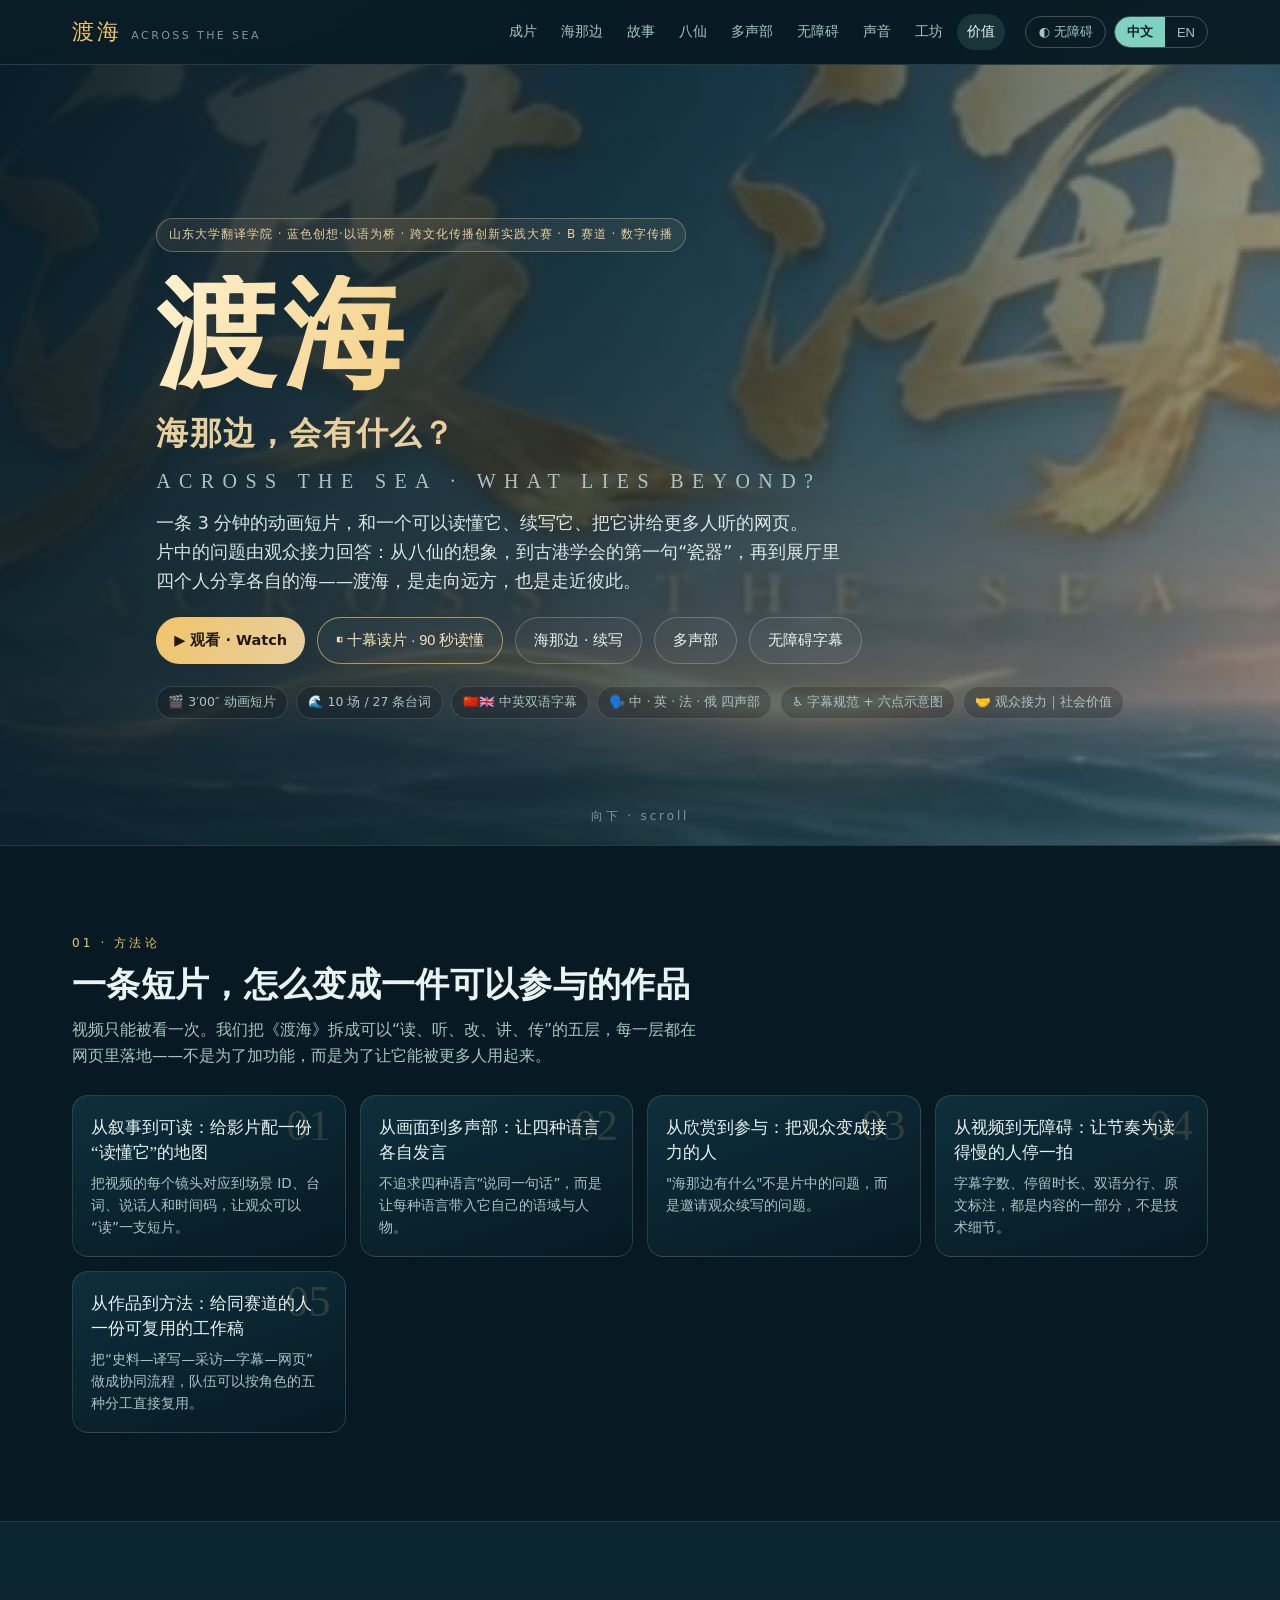
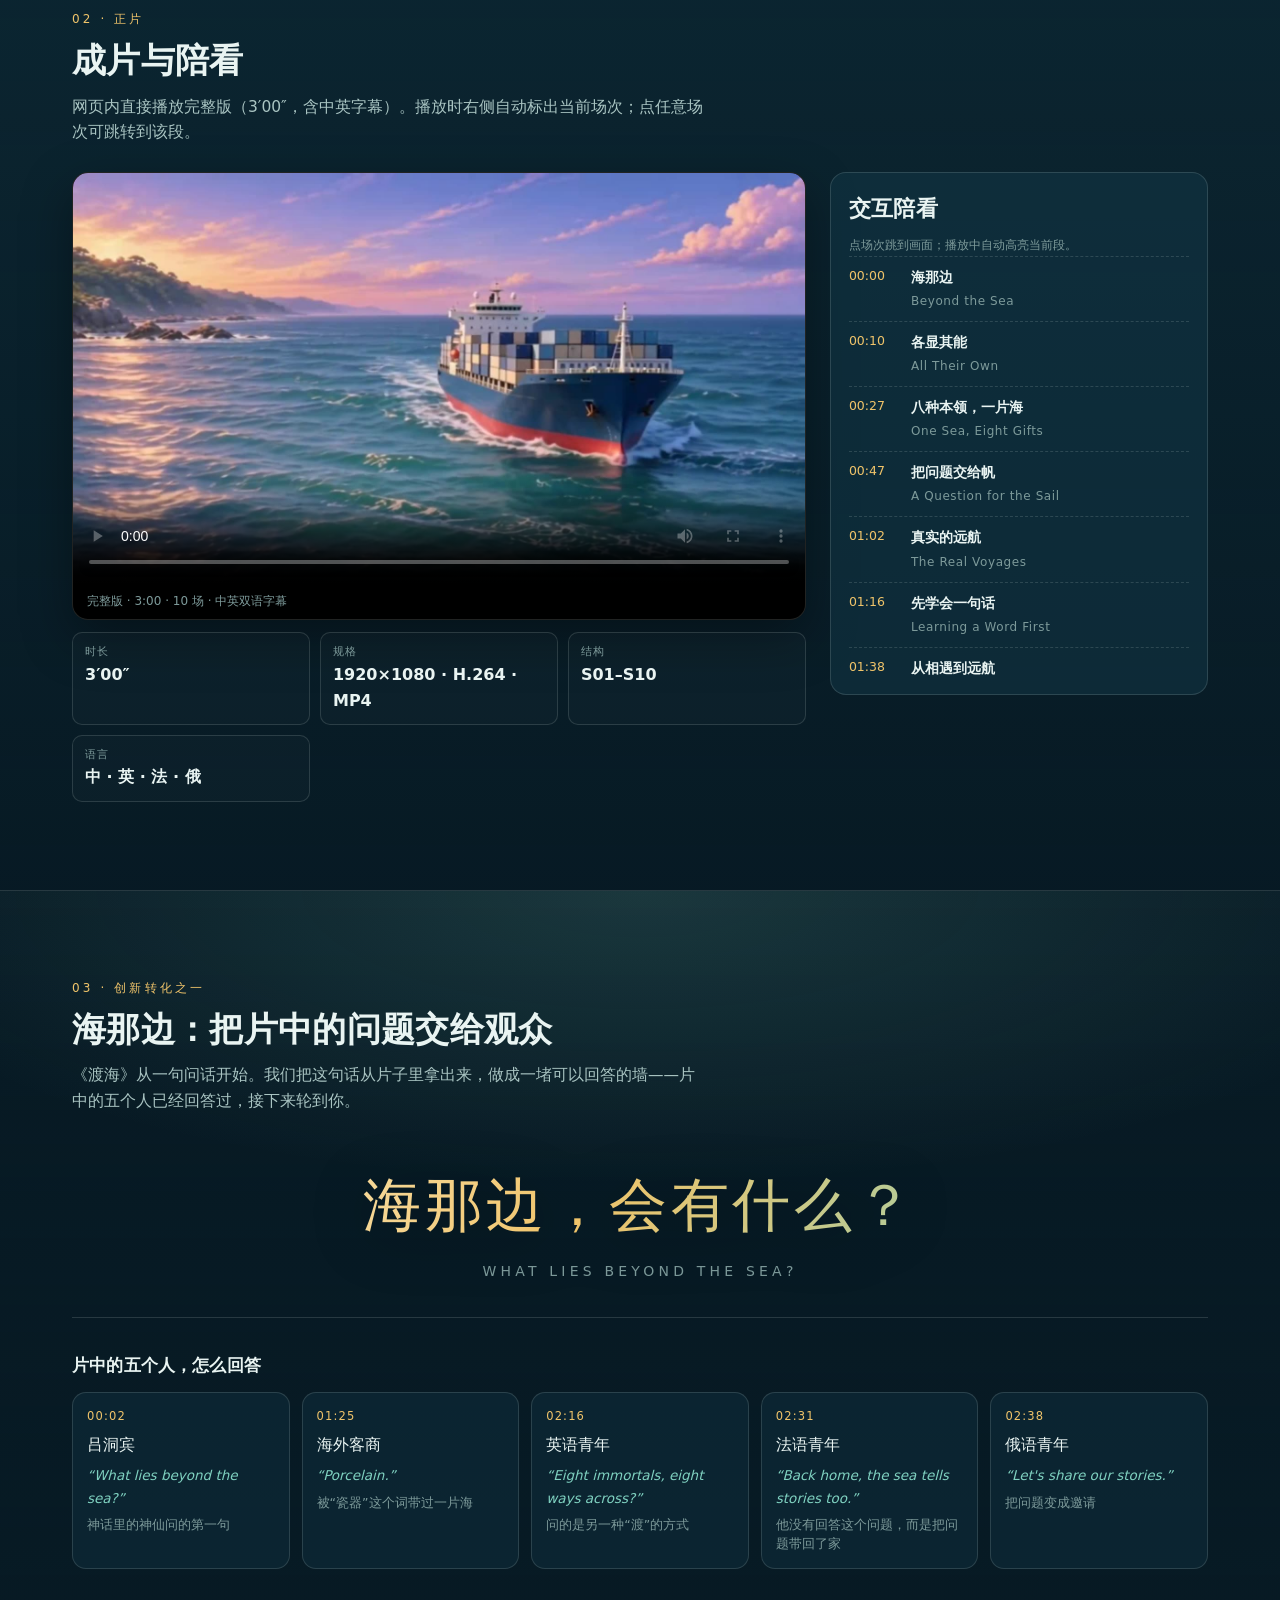
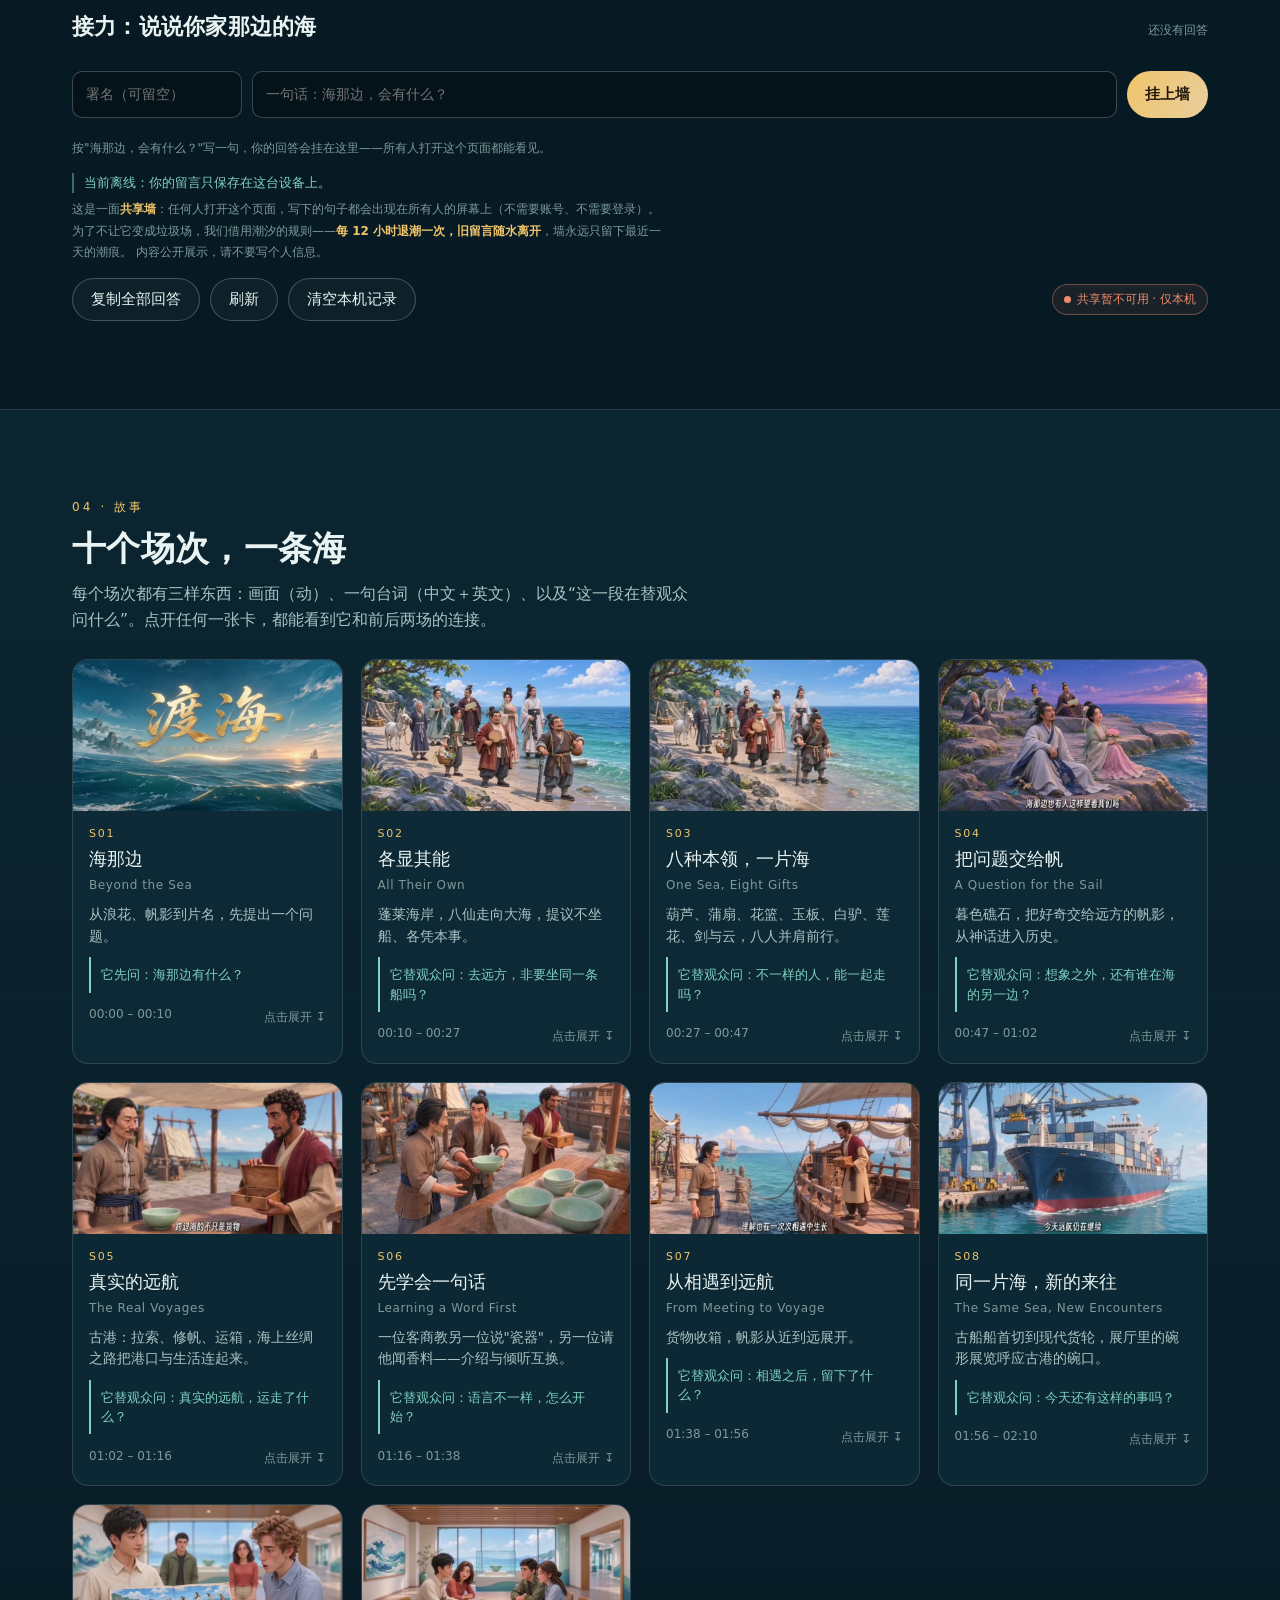
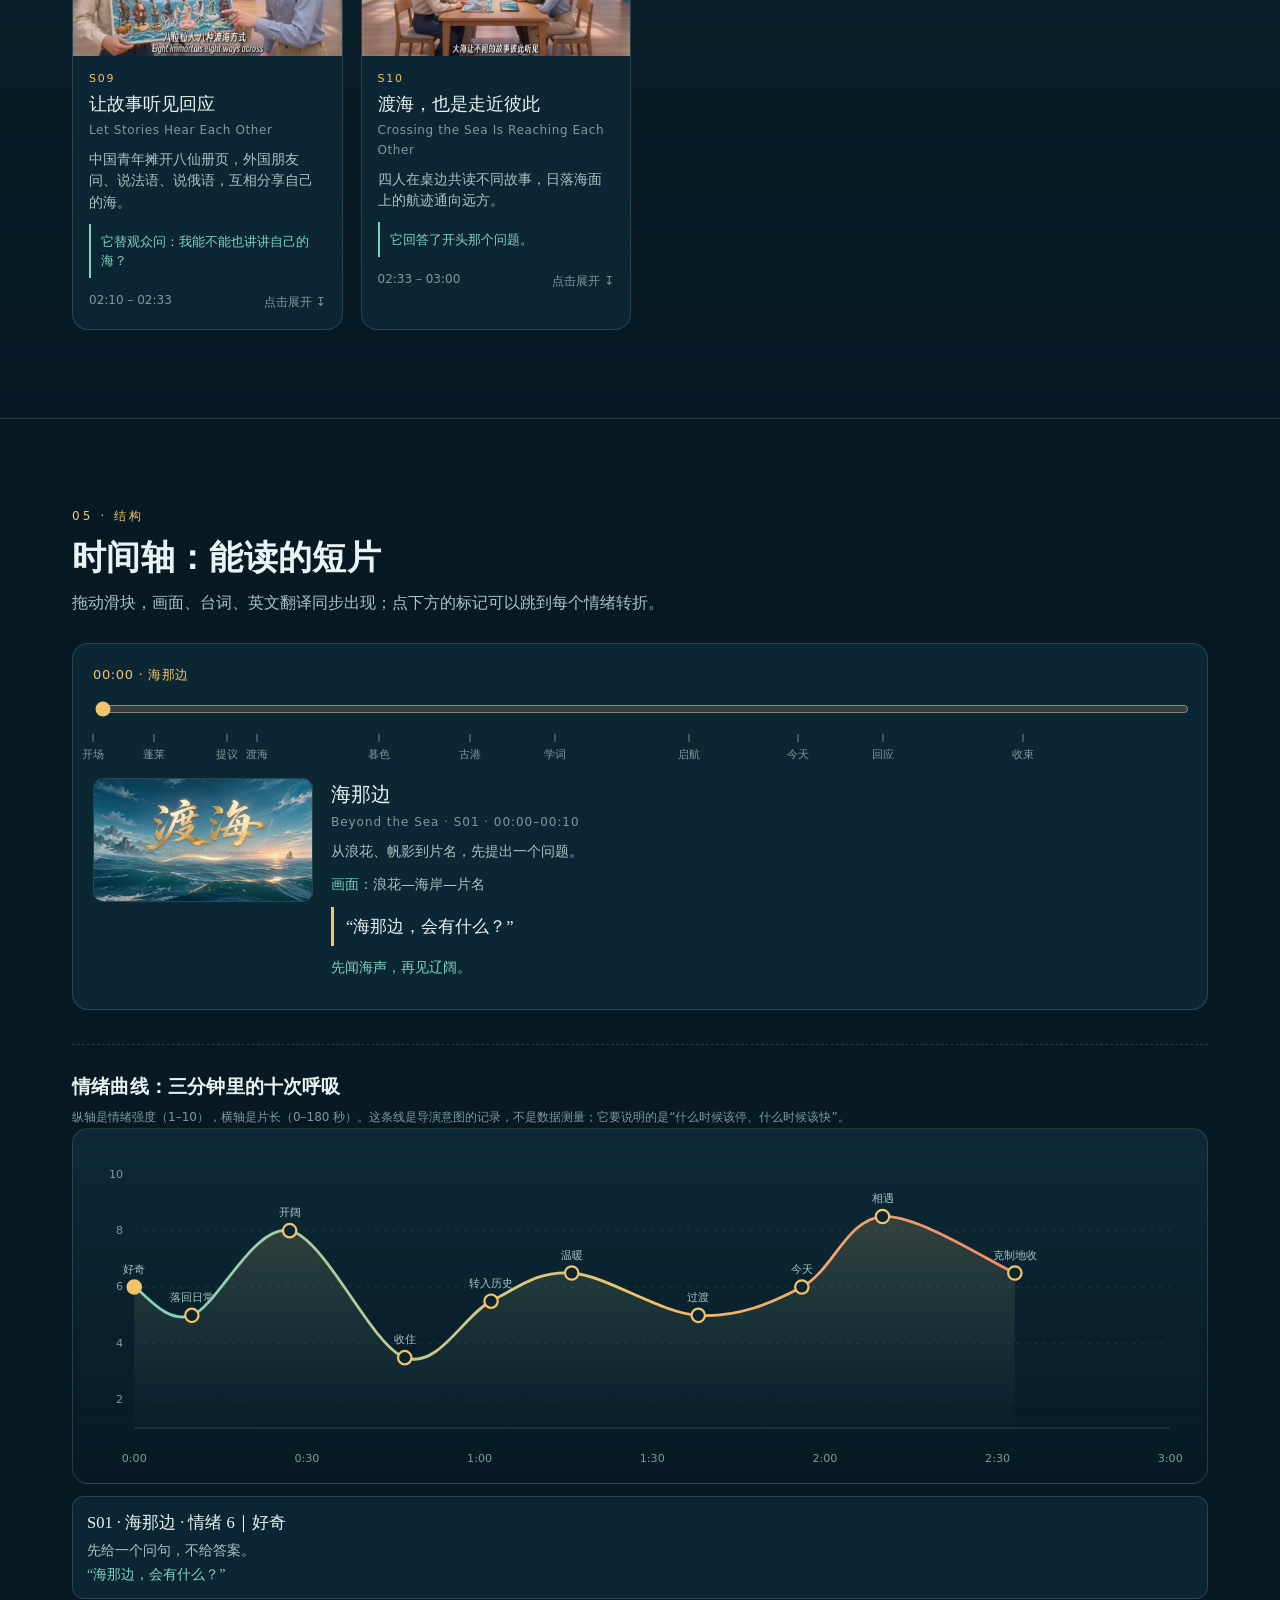
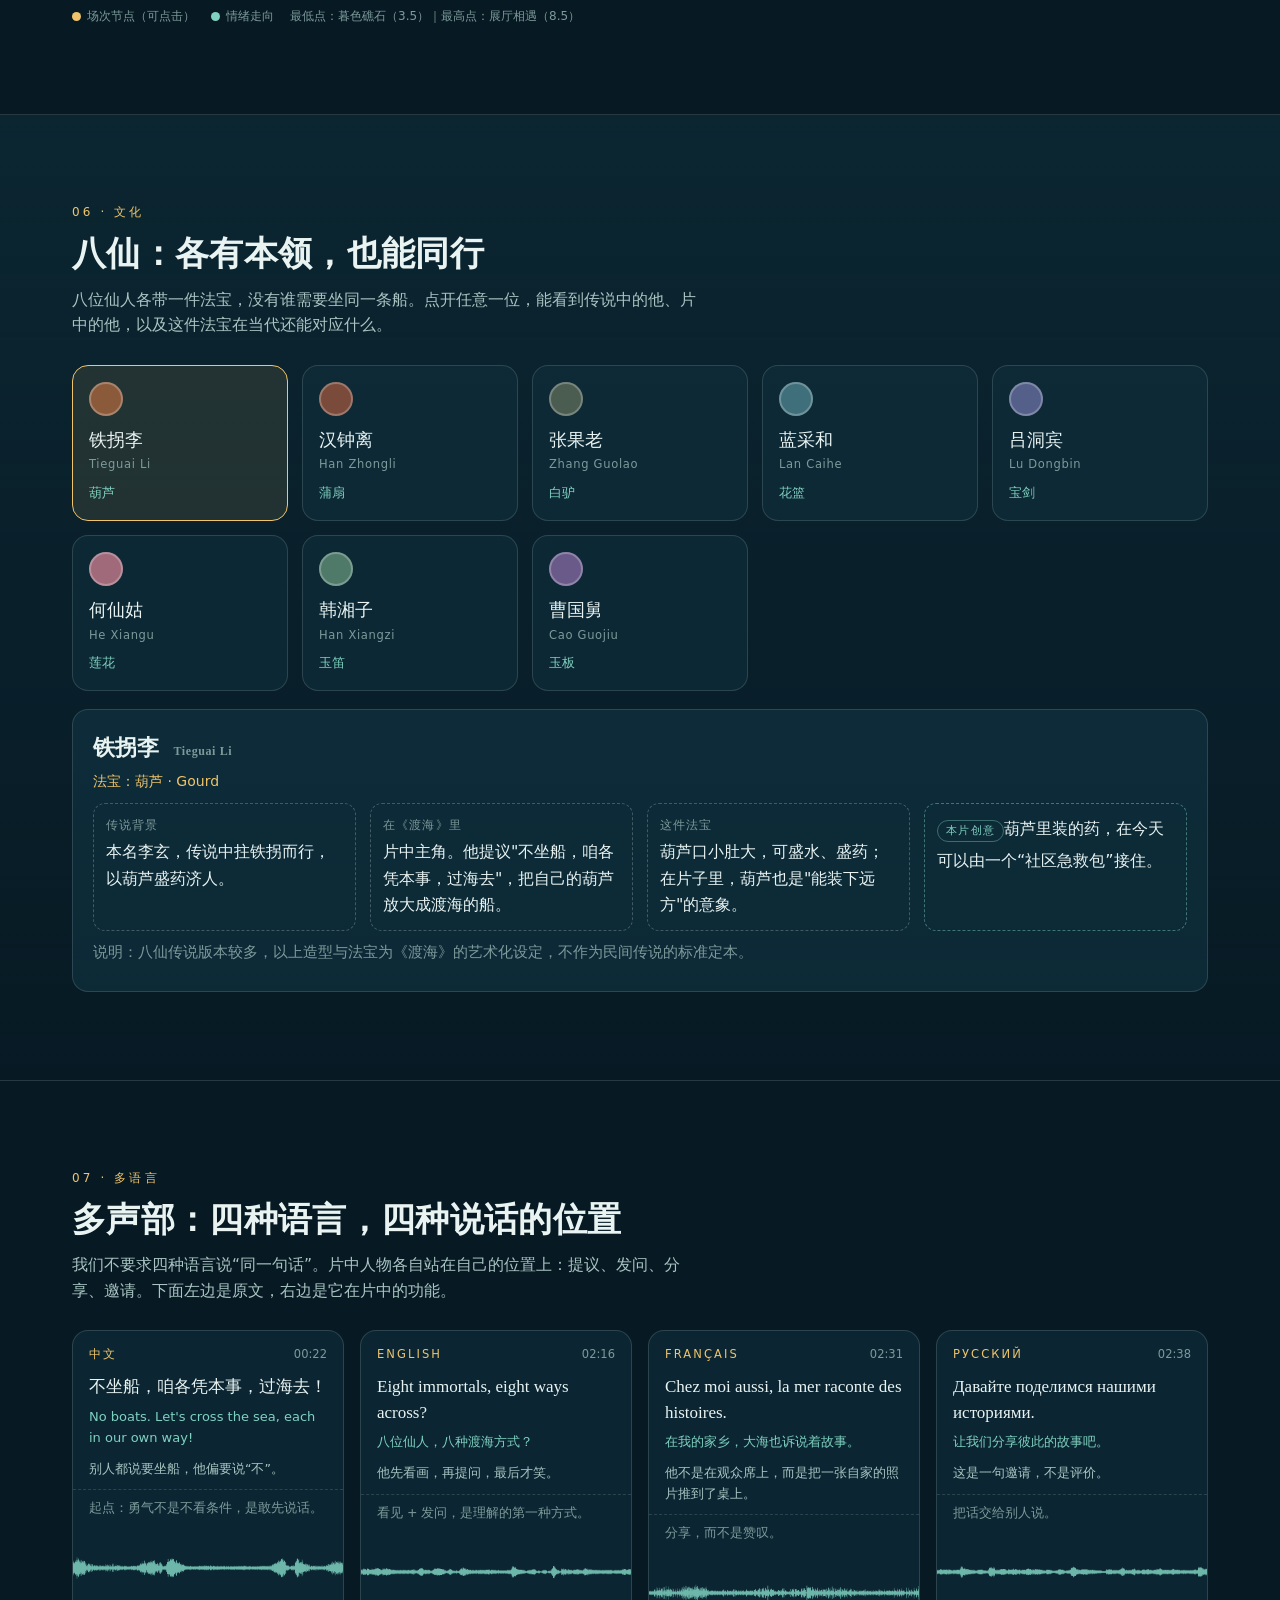
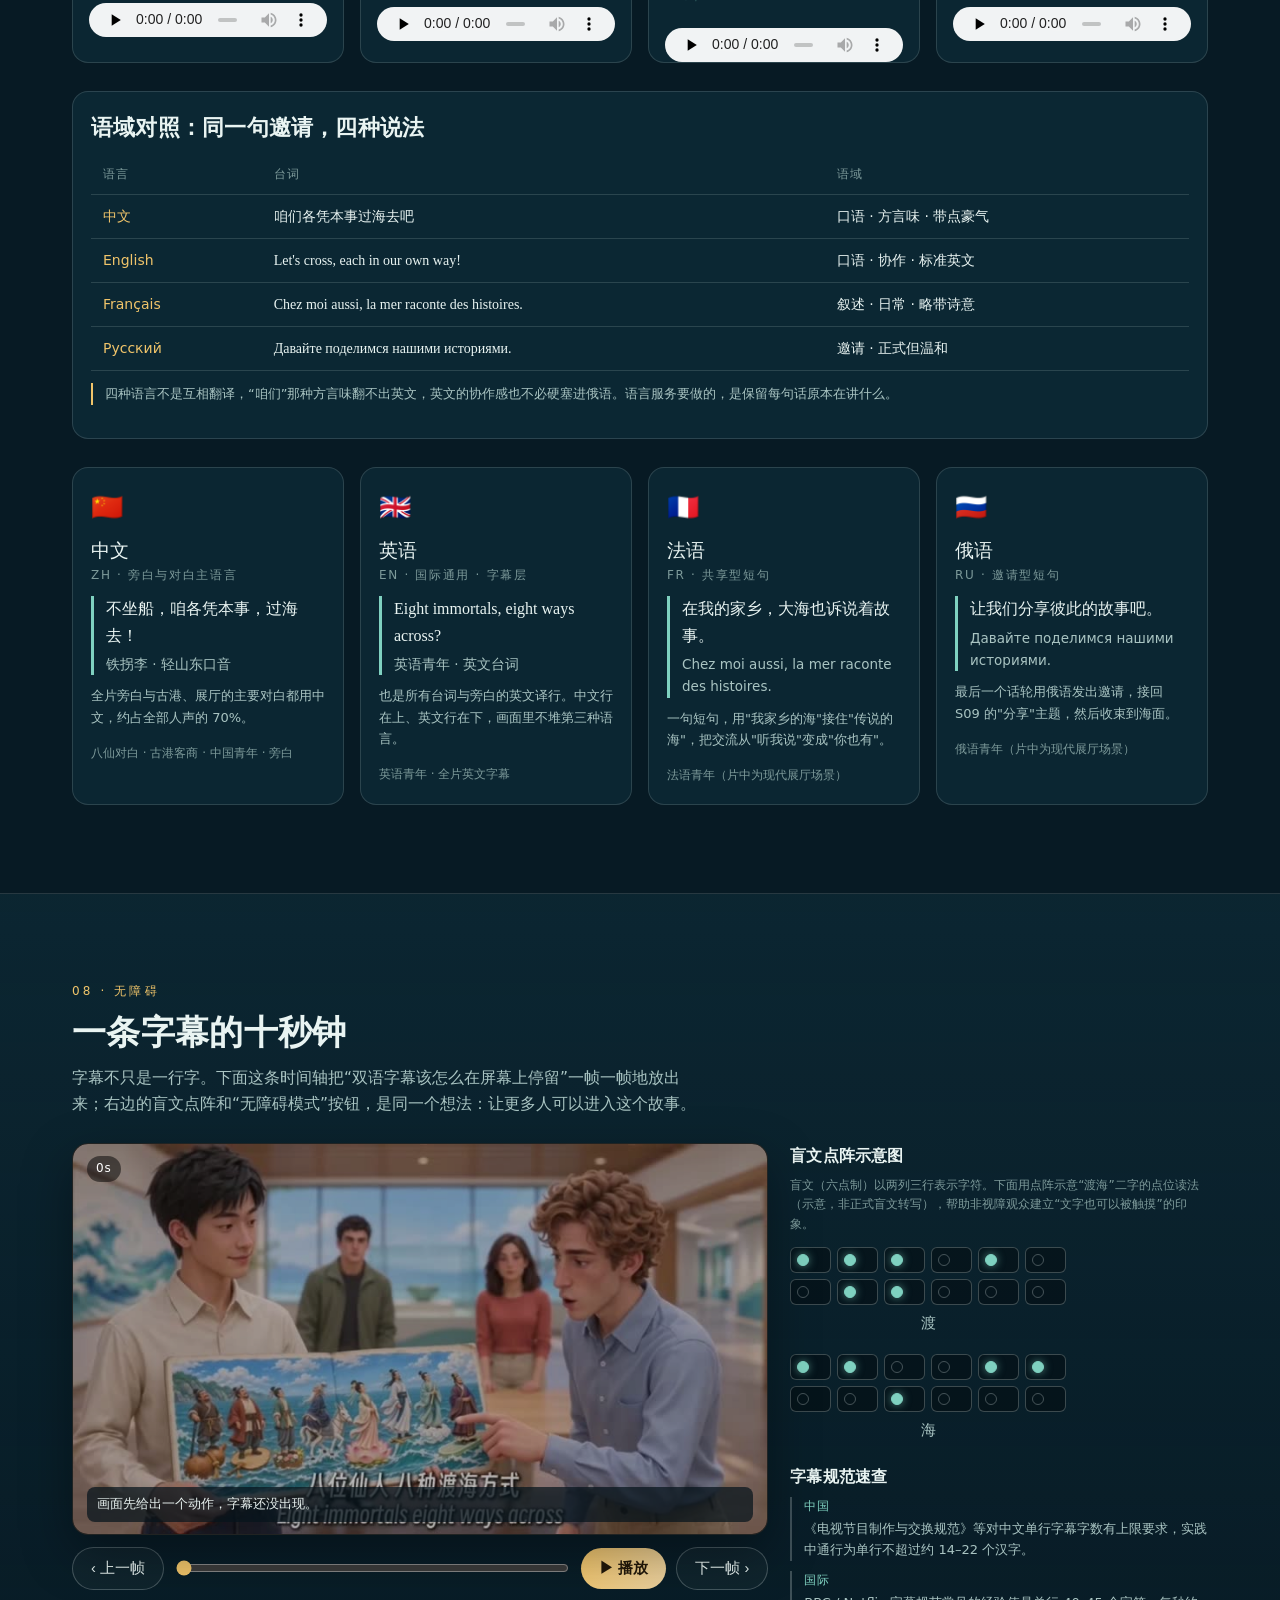
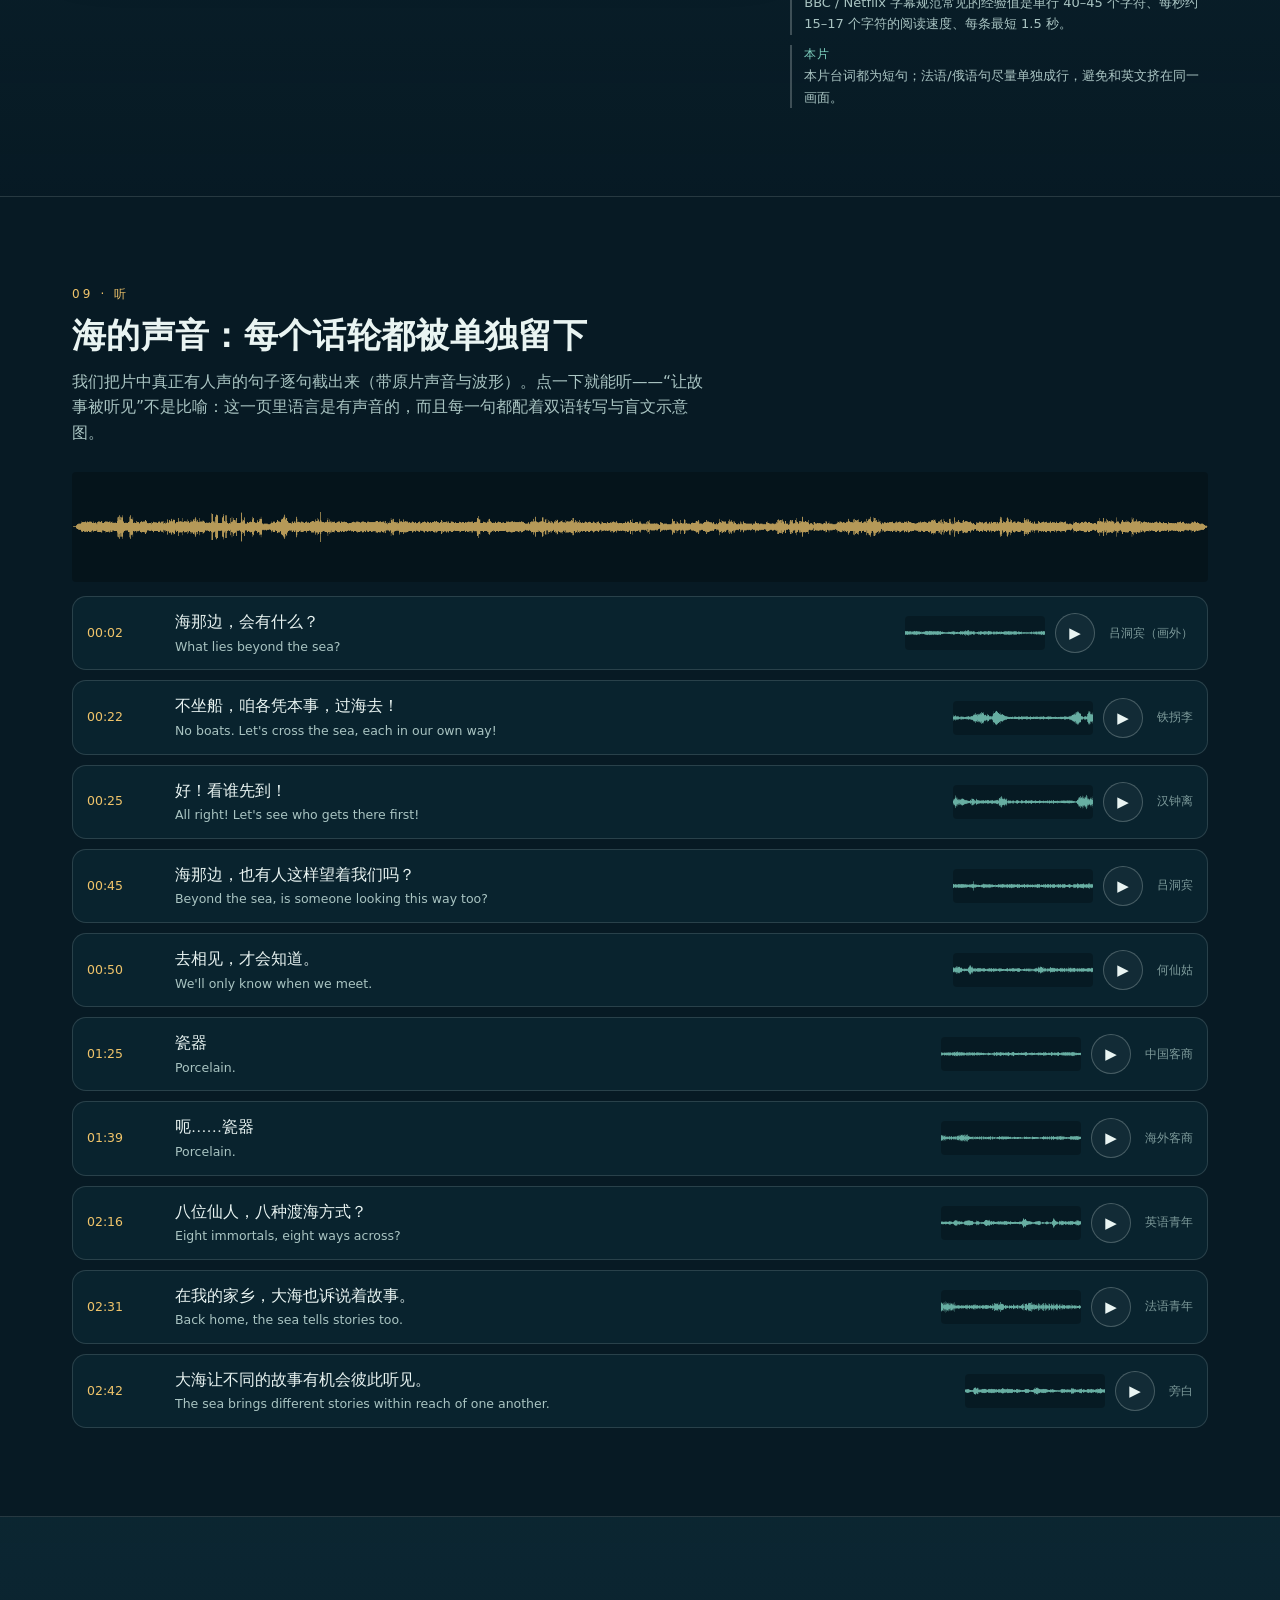
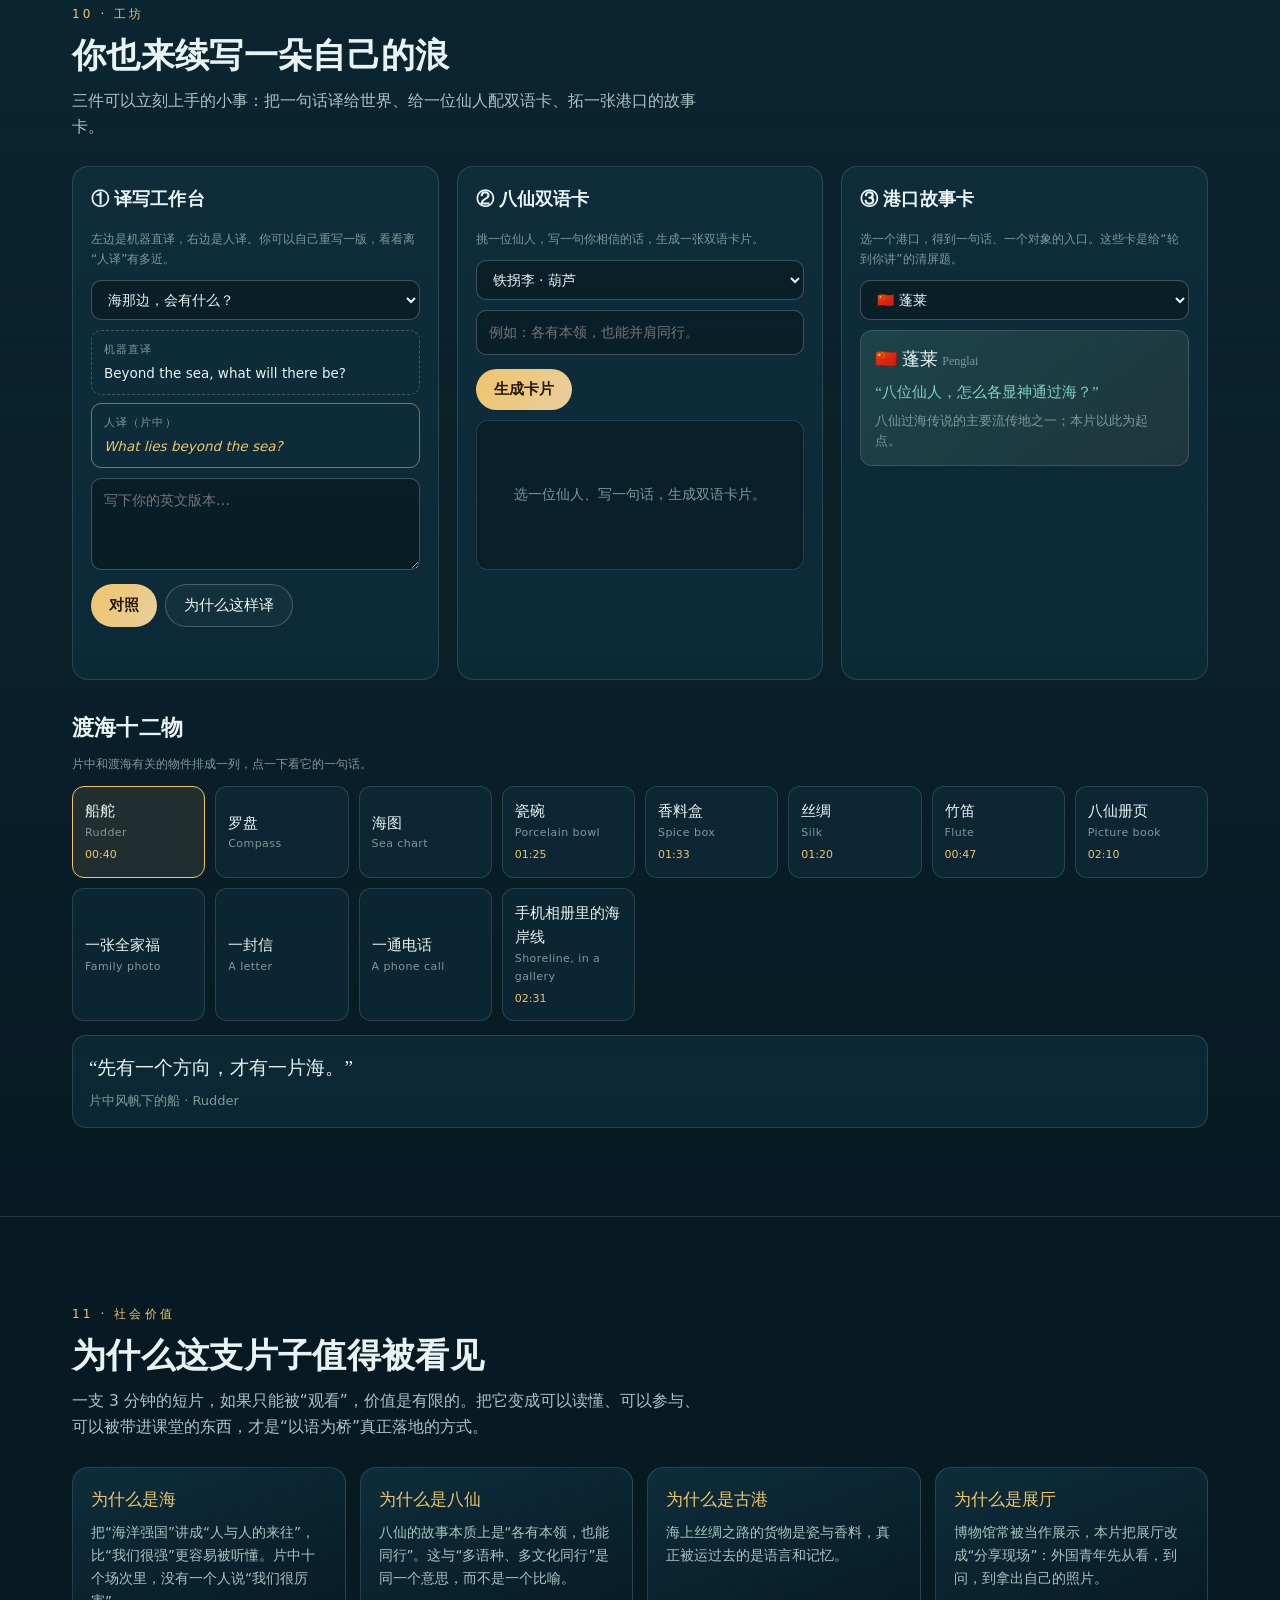
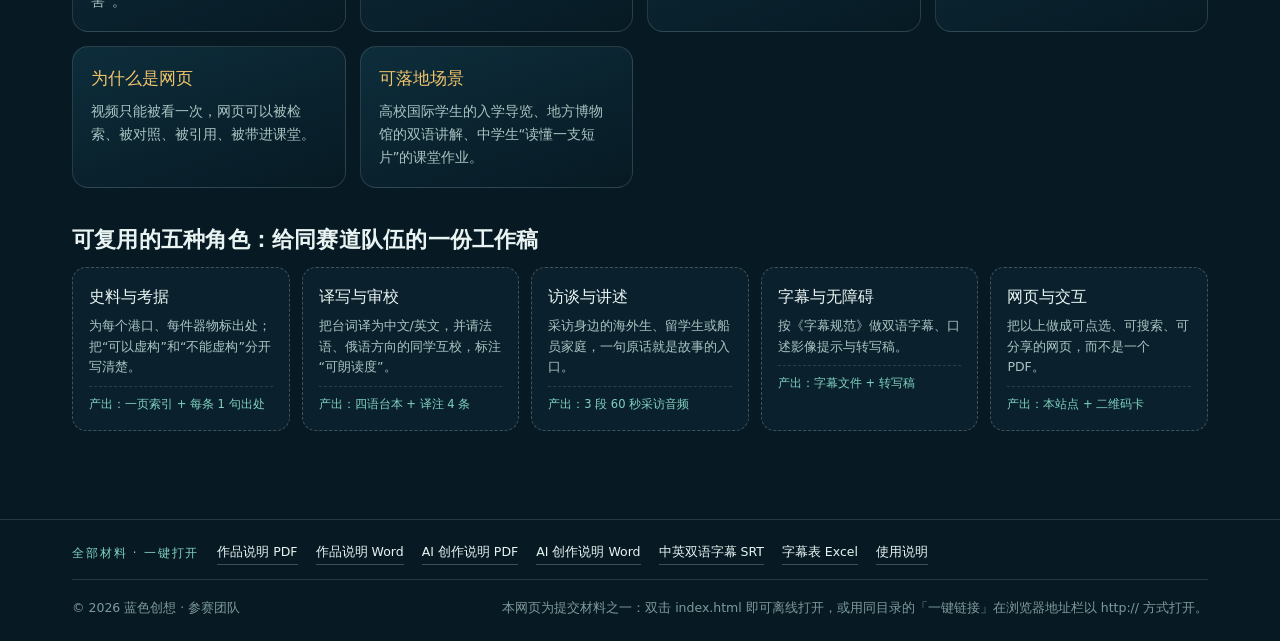
==== commit b1098948: "渡海 / Across the Sea — 交互网页（含完整版正片 3′00″）" ====
--- a/index.html
+++ b/index.html
@@ -319,6 +319,8 @@
     <span class="foot-k">全部材料 · 一键打开</span>
     <a href="作品说明_创新转化.pdf" target="_blank" rel="noopener">作品说明 PDF</a>
     <a href="作品说明_创新转化.docx">作品说明 Word</a>
+    <a href="AI创作说明.pdf" target="_blank" rel="noopener">AI 创作说明 PDF</a>
+    <a href="AI创作说明.docx">AI 创作说明 Word</a>
     <a href="字幕重排包/渡海_中英双语.srt">中英双语字幕 SRT</a>
     <a href="字幕重排包/渡海_字幕表.xlsx">字幕表 Excel</a>
     <a href="使用与提交说明.md">使用说明</a>
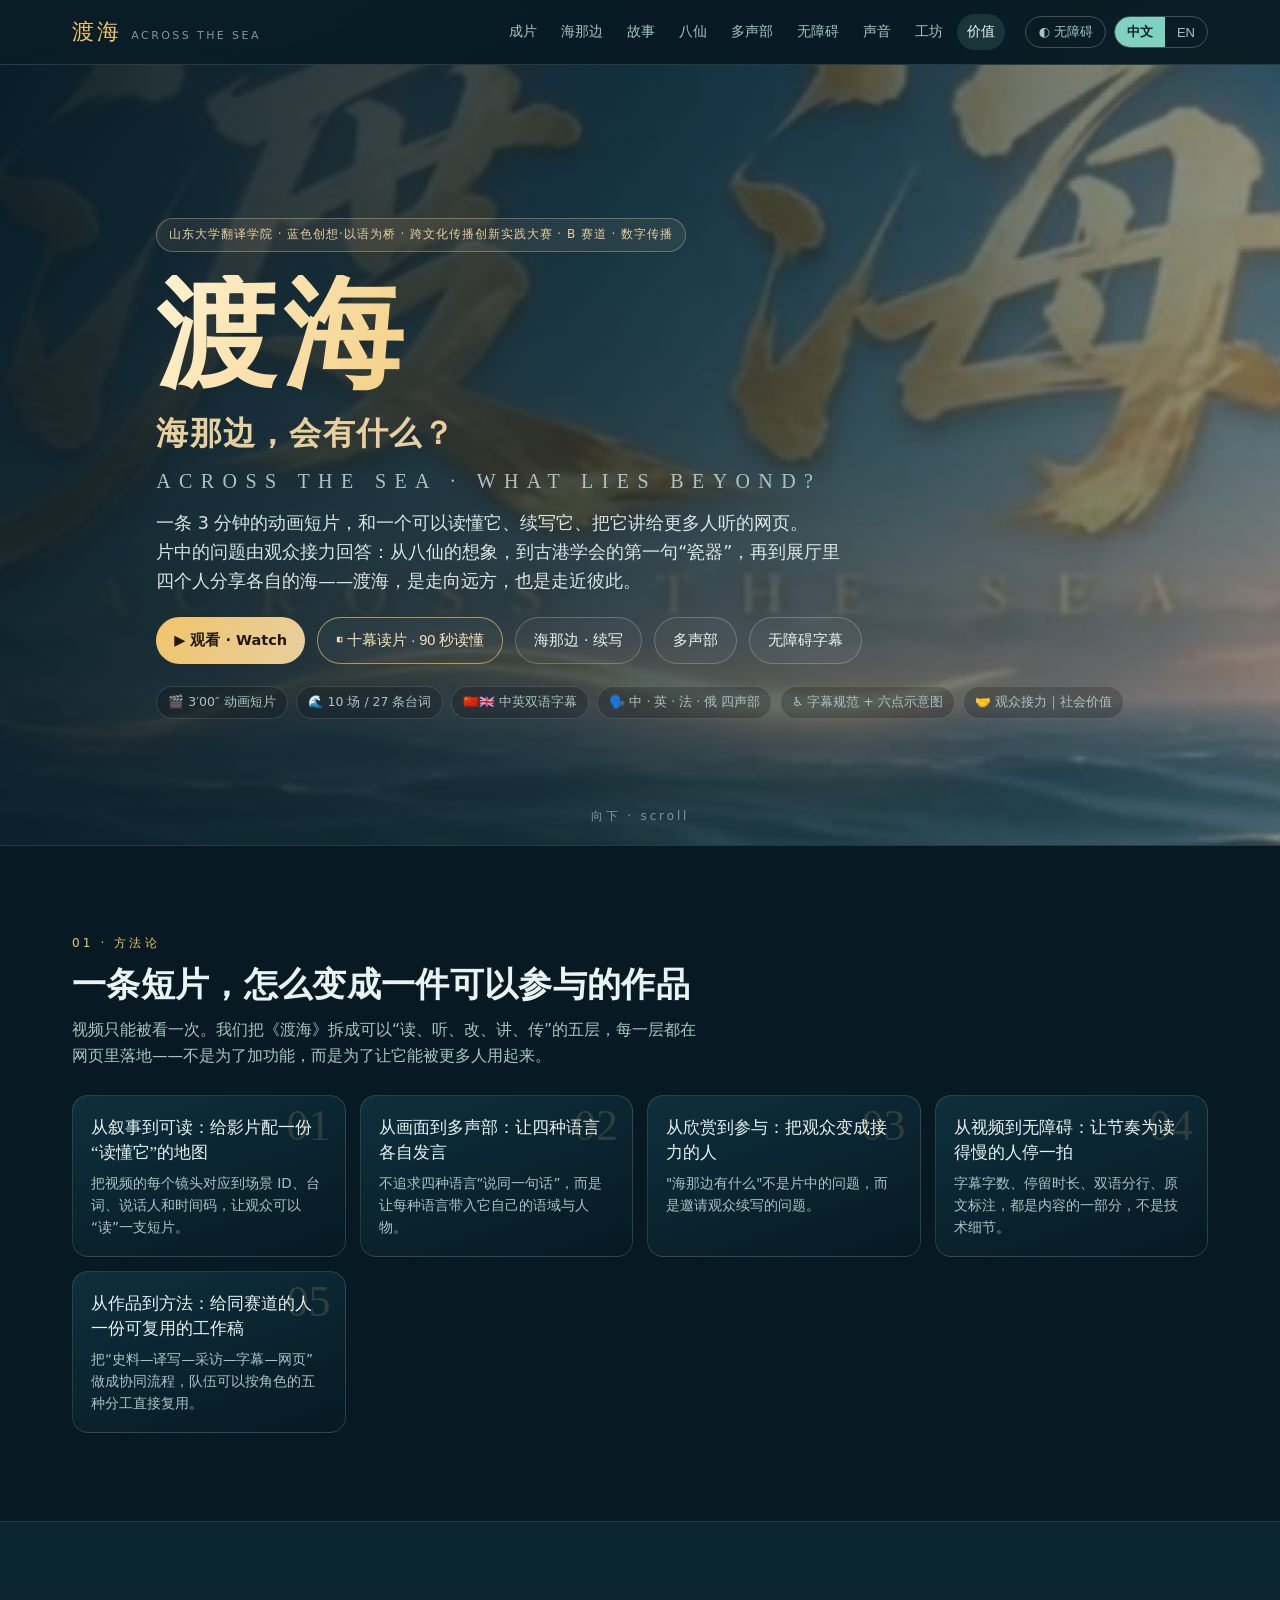
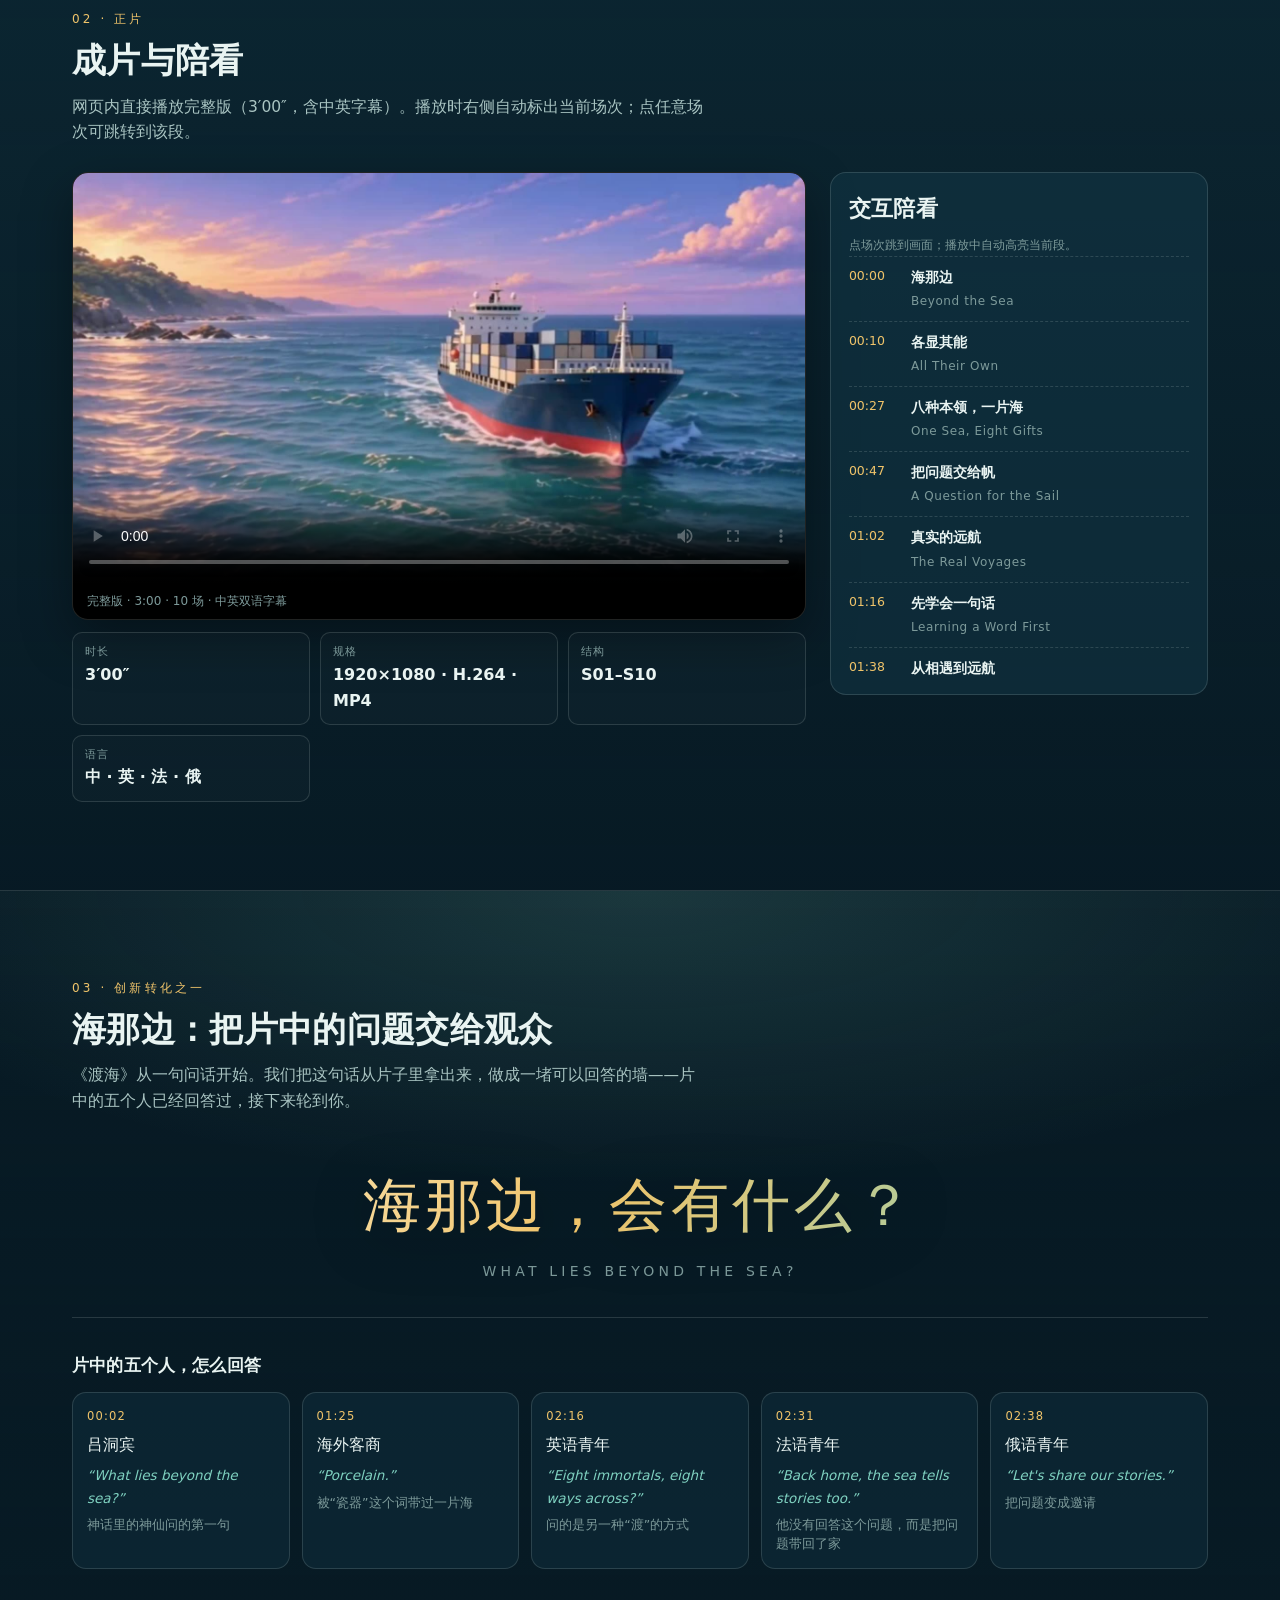
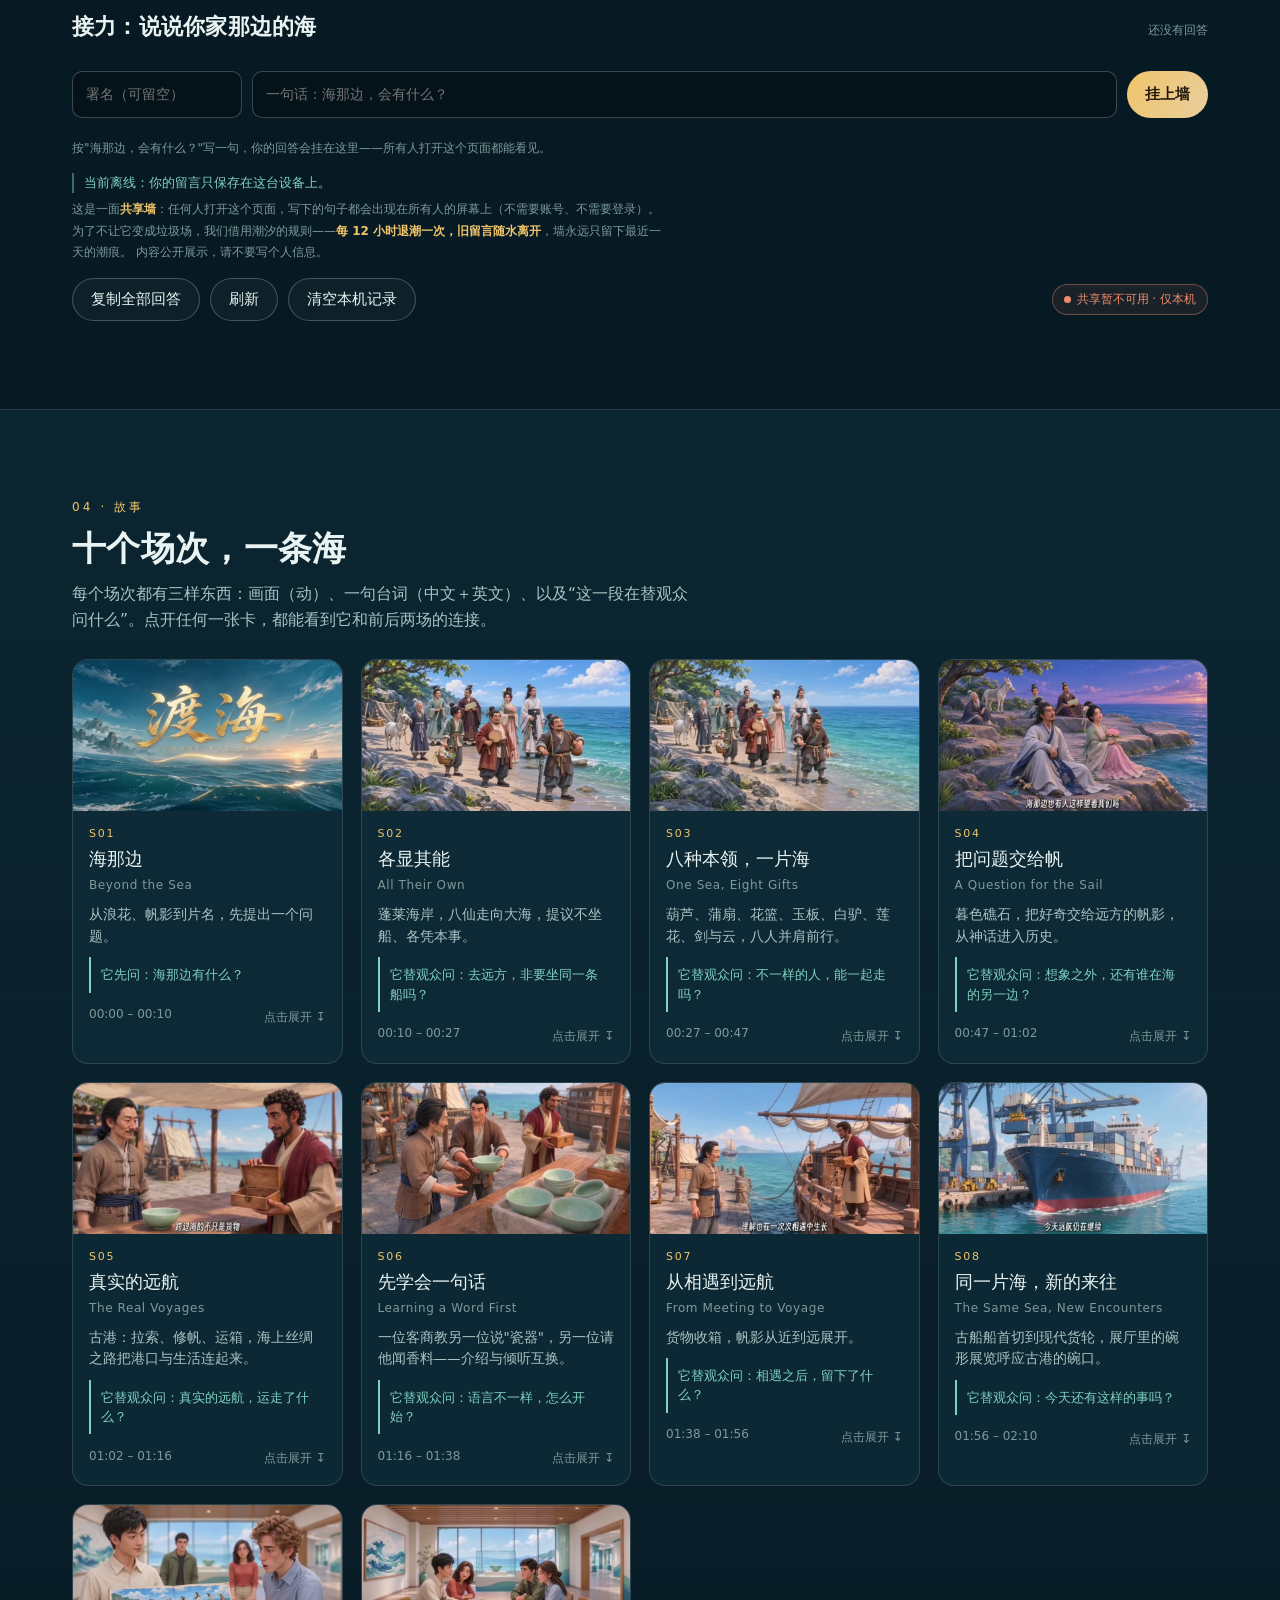
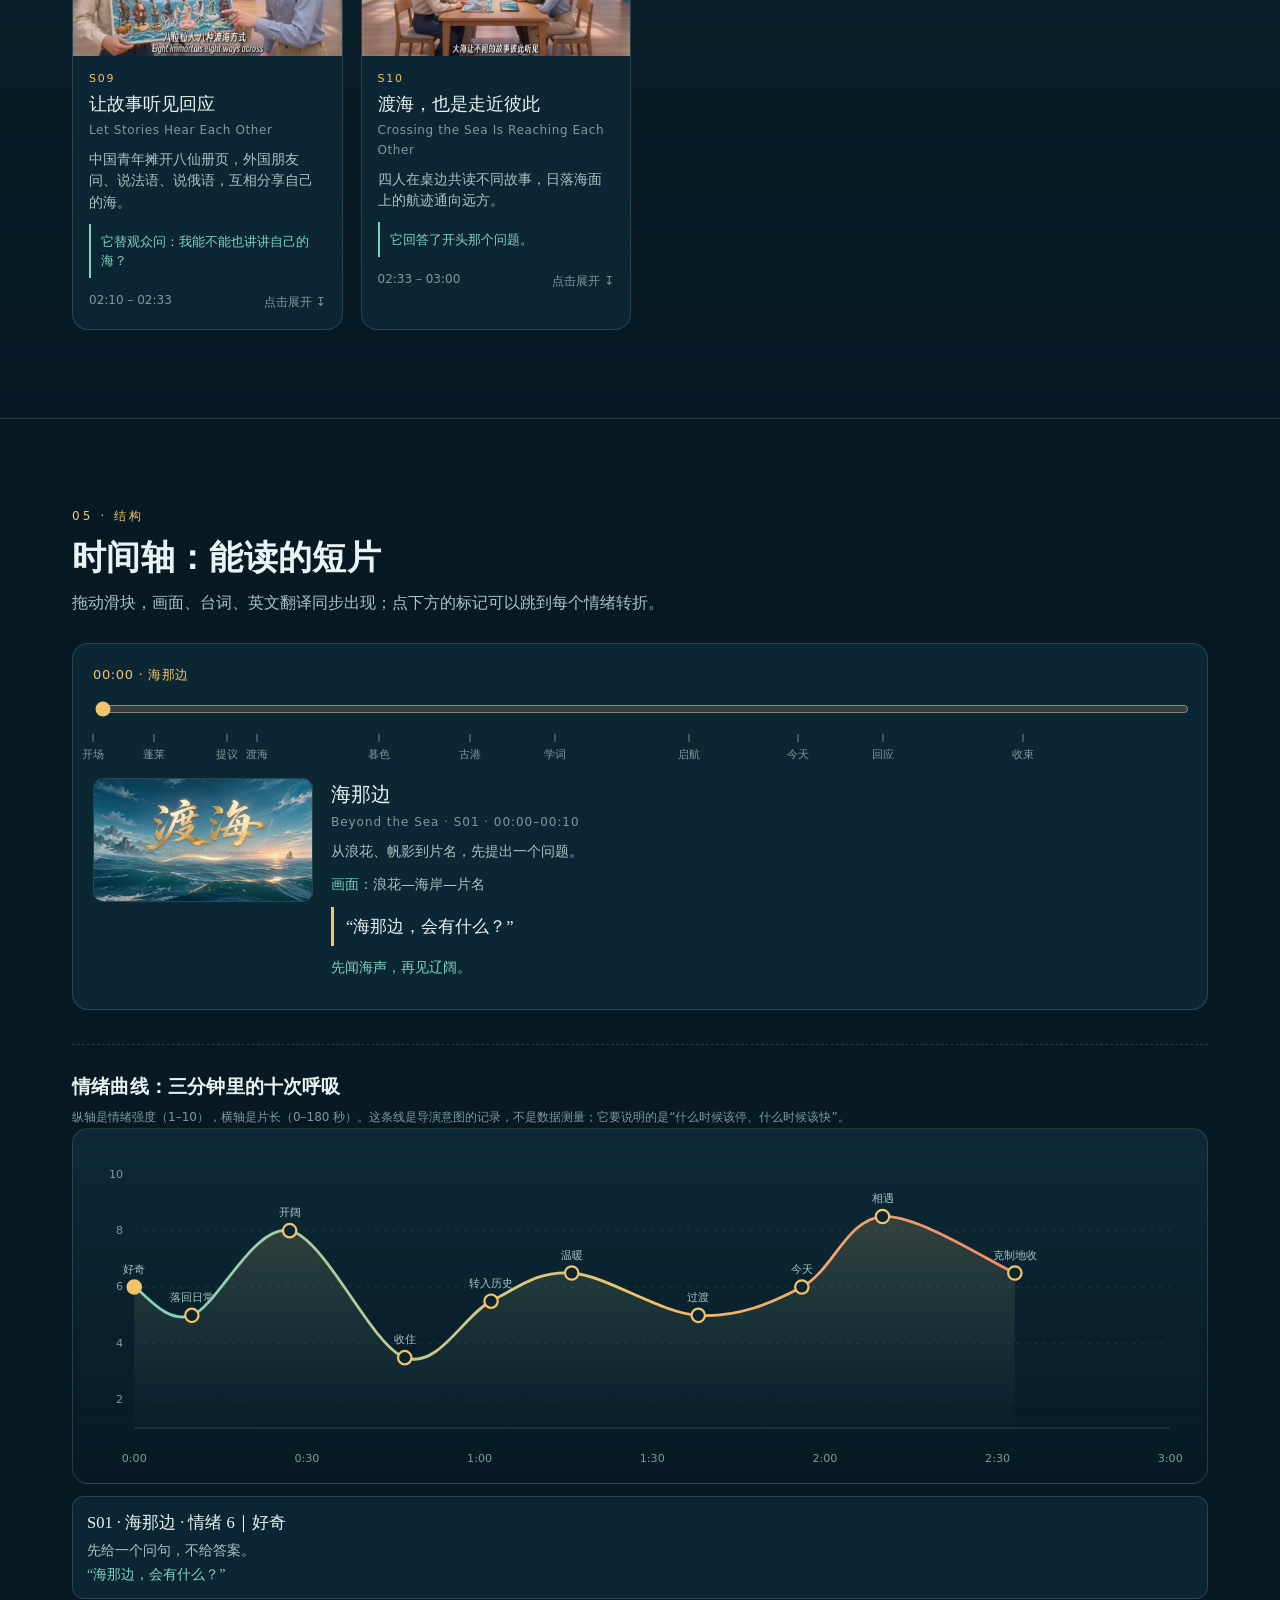
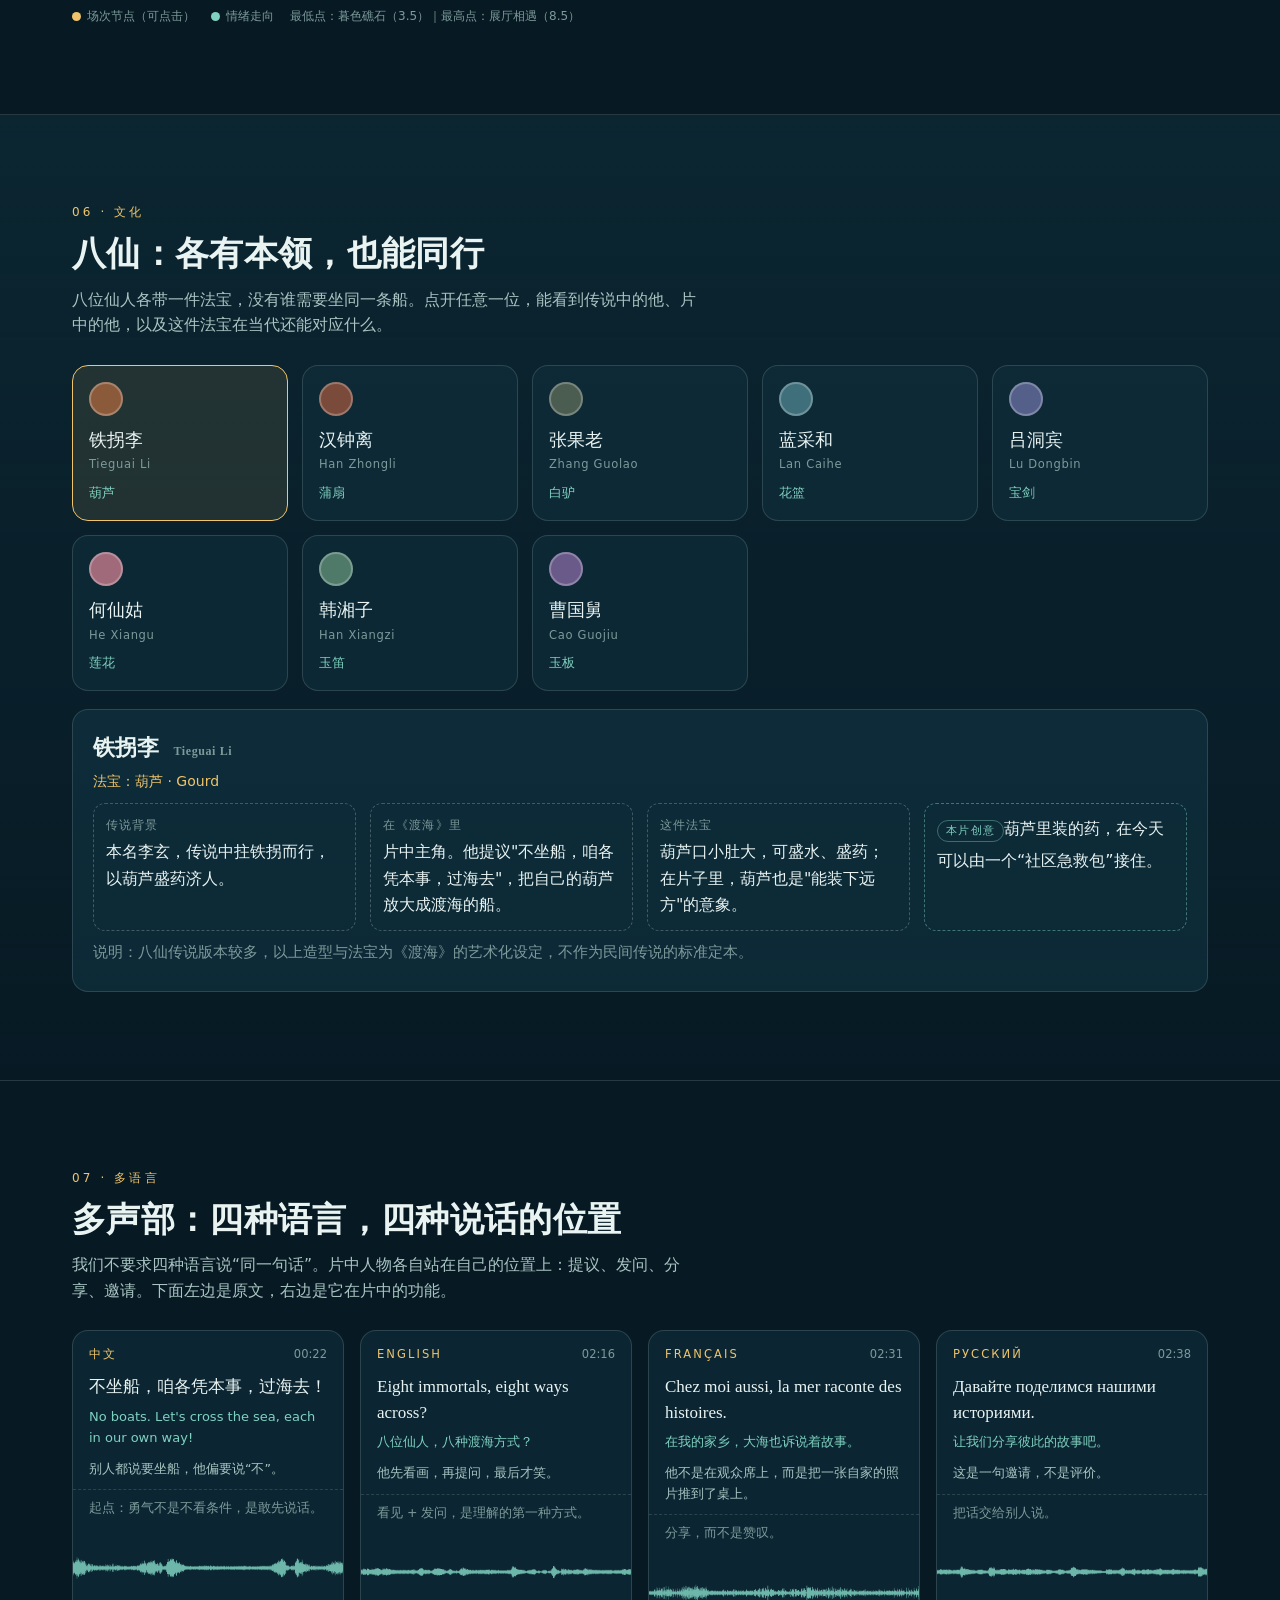
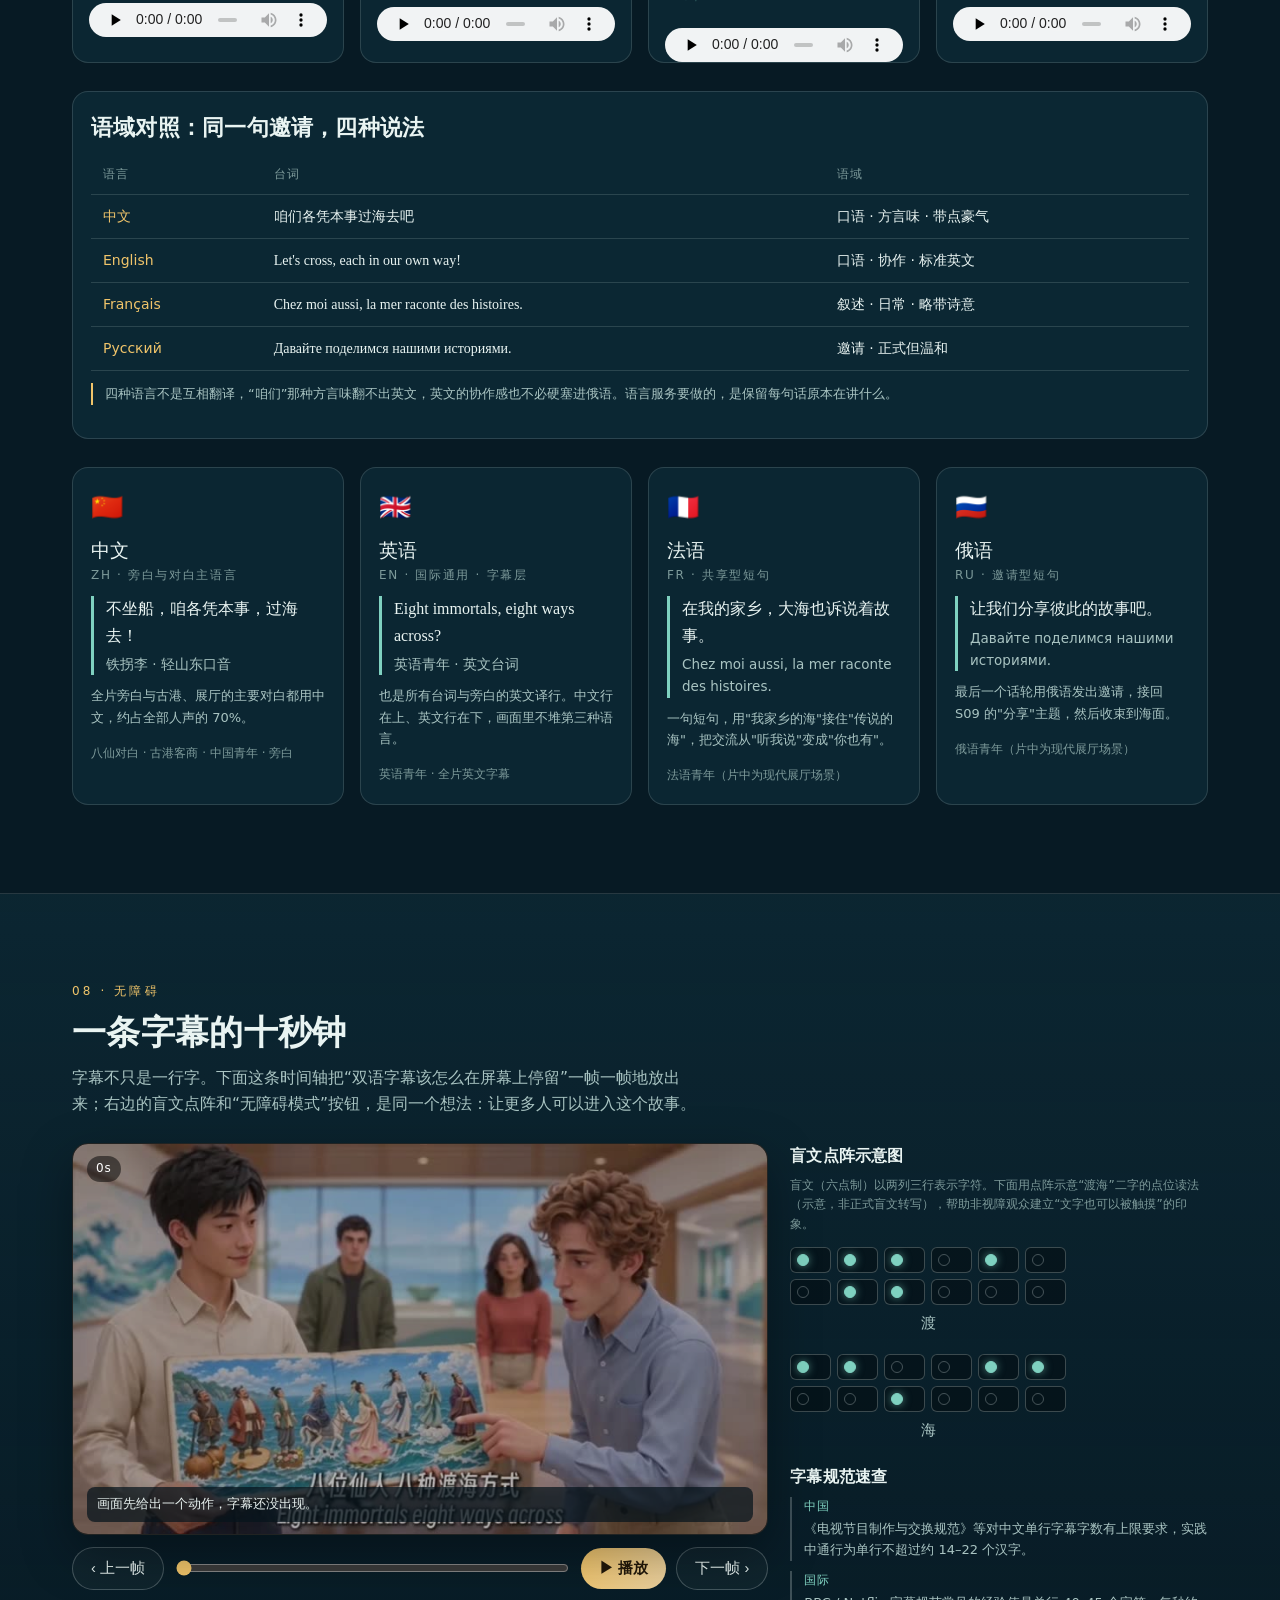
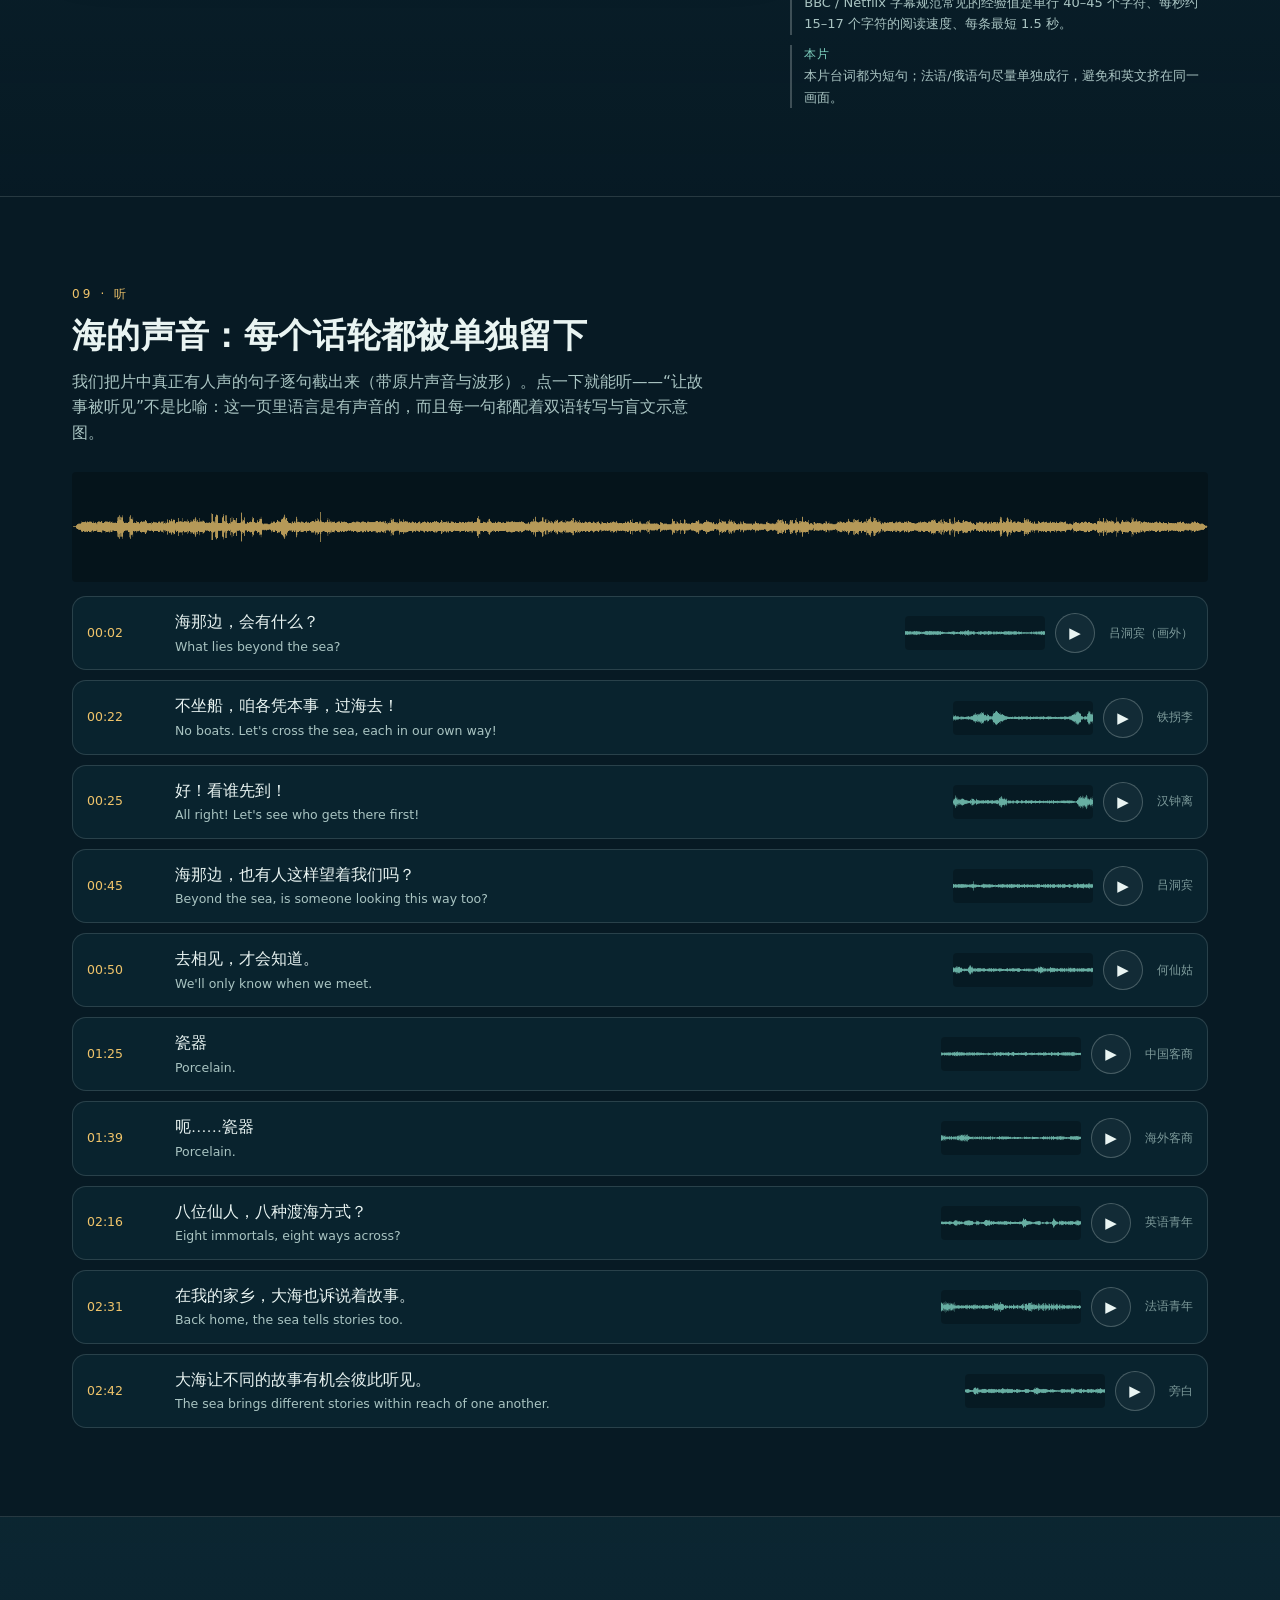
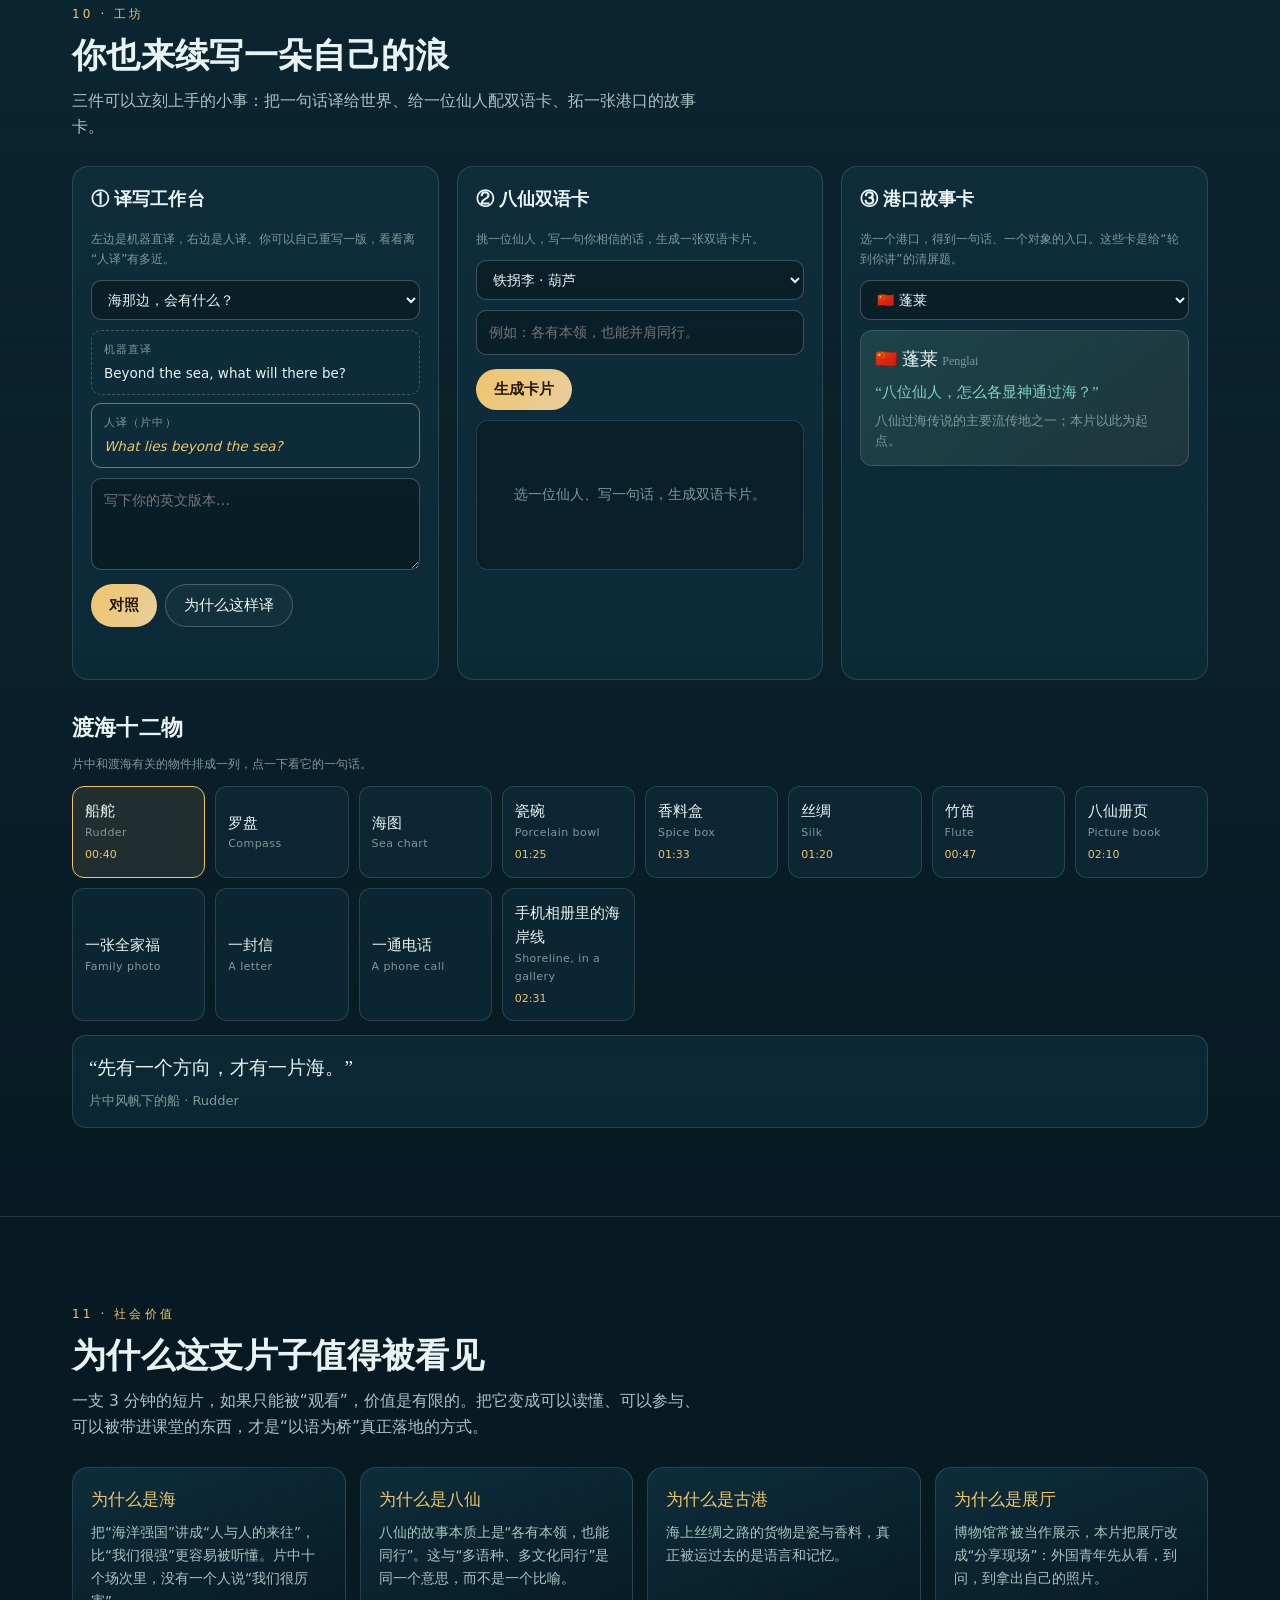
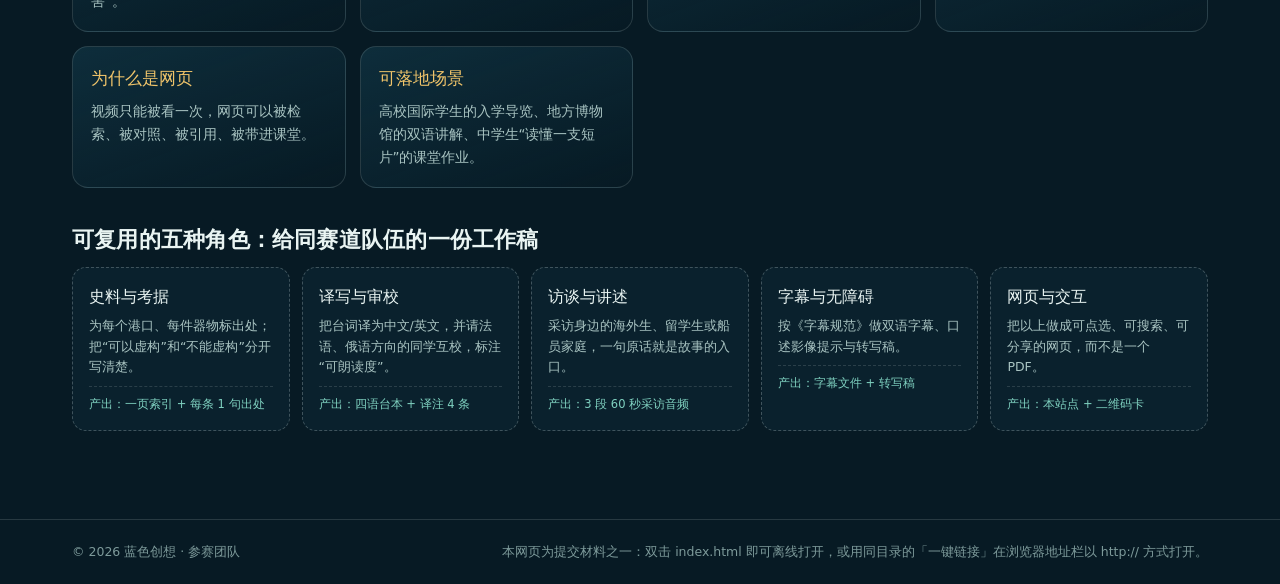
==== commit dc855664: "去掉页脚的材料链接行" ====
--- a/index.html
+++ b/index.html
@@ -315,16 +315,6 @@
 </main>
 
 <footer class="foot"><div class="wrap">
-  <div class="foot-links">
-    <span class="foot-k">全部材料 · 一键打开</span>
-    <a href="作品说明_创新转化.pdf" target="_blank" rel="noopener">作品说明 PDF</a>
-    <a href="作品说明_创新转化.docx">作品说明 Word</a>
-    <a href="AI创作说明.pdf" target="_blank" rel="noopener">AI 创作说明 PDF</a>
-    <a href="AI创作说明.docx">AI 创作说明 Word</a>
-    <a href="字幕重排包/渡海_中英双语.srt">中英双语字幕 SRT</a>
-    <a href="字幕重排包/渡海_字幕表.xlsx">字幕表 Excel</a>
-    <a href="使用与提交说明.md">使用说明</a>
-  </div>
   <div>© 2026 蓝色创想 · 参赛团队</div>
   <div>本网页为提交材料之一：双击 index.html 即可离线打开，或用同目录的「一键链接」在浏览器地址栏以 http:// 方式打开。</div>
 </div></footer>
--- a/assets/css/style.css
+++ b/assets/css/style.css
@@ -190,10 +190,6 @@
 
 .foot{border-top:1px solid var(--line);padding:22px 0;font-size:12.5px;color:var(--ink-faint)}
 .foot .wrap{display:flex;justify-content:space-between;gap:14px;flex-wrap:wrap}
-.foot-links{flex:1 1 100%;display:flex;align-items:center;gap:10px 18px;flex-wrap:wrap;padding-bottom:14px;border-bottom:1px solid var(--line);margin-bottom:4px}
-.foot-k{font-size:11.5px;letter-spacing:.16em;color:var(--seafoam);text-transform:uppercase}
-.foot-links a{color:var(--ink);text-decoration:none;border-bottom:1px solid var(--line2);padding-bottom:2px;transition:.2s}
-.foot-links a:hover{color:var(--gold);border-color:var(--gold)}
 
 /* ---------- 响应式 ---------- */
 @media (max-width:960px){
